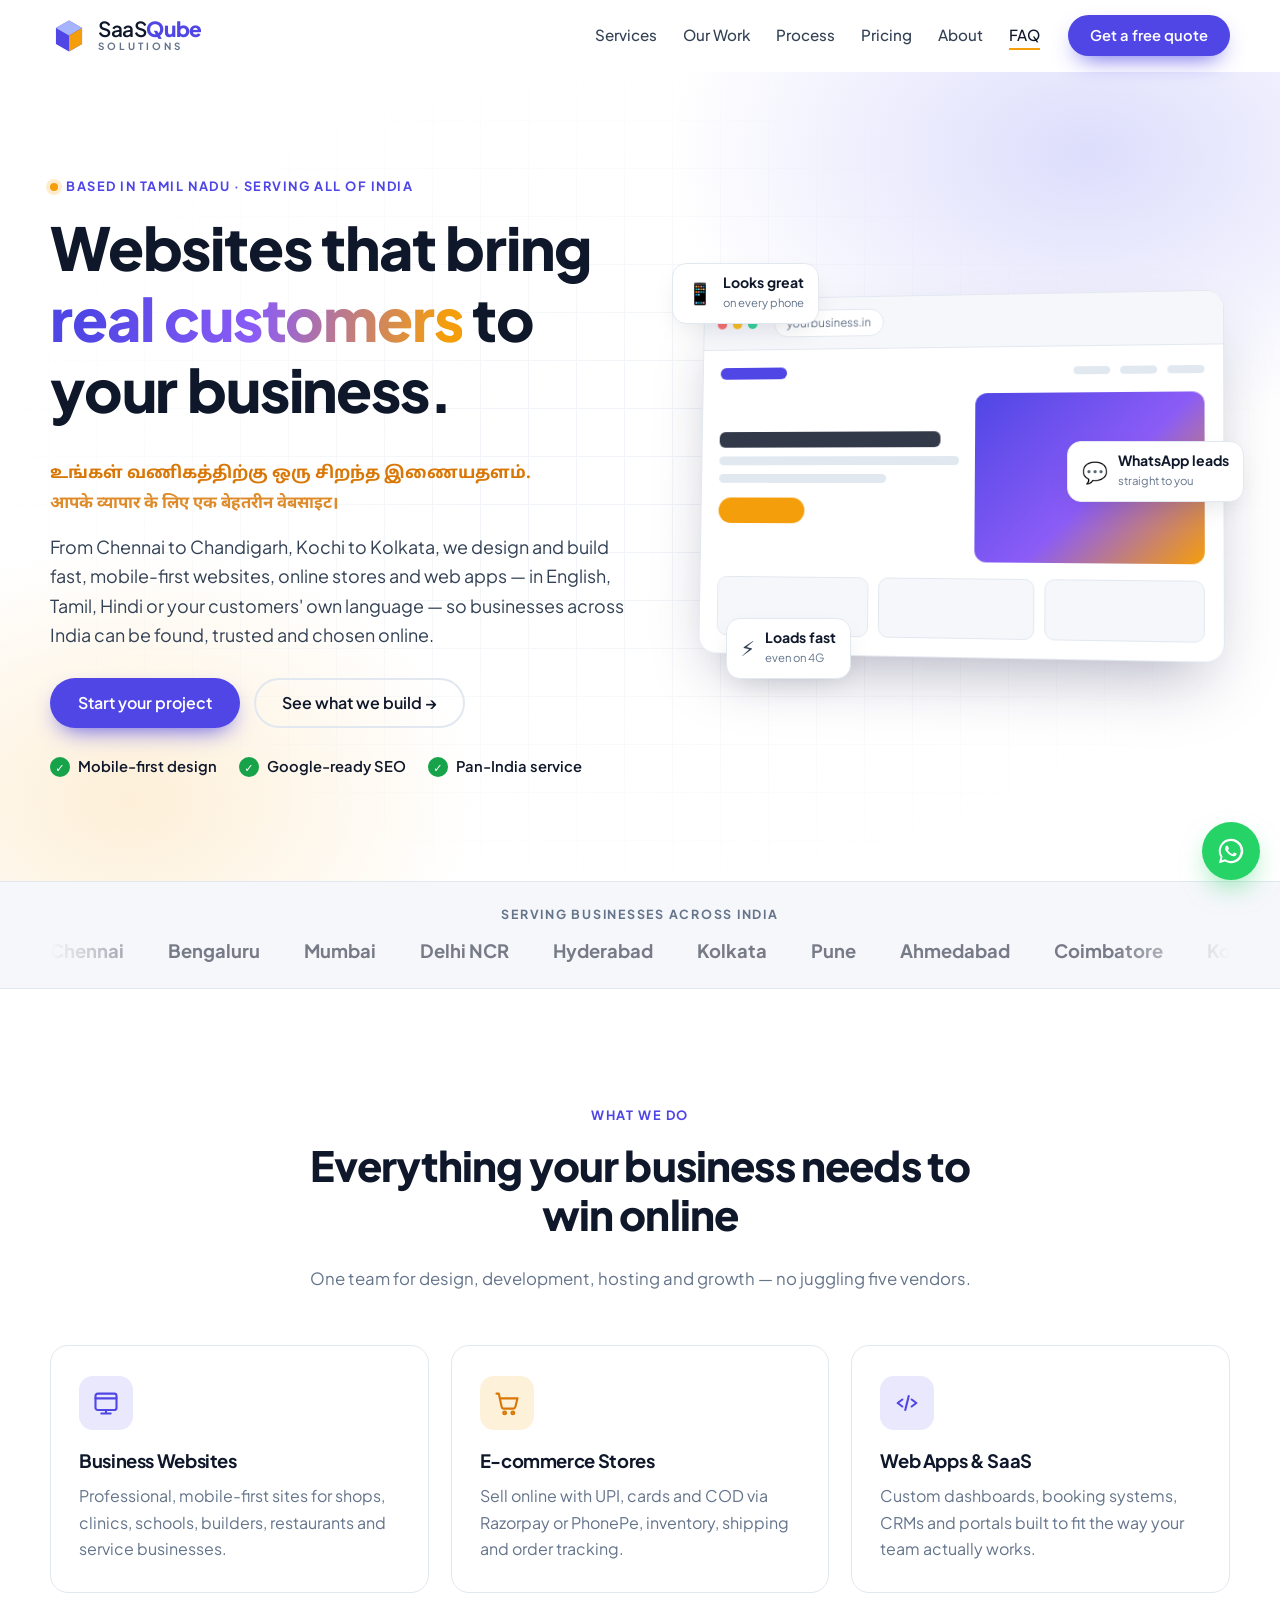
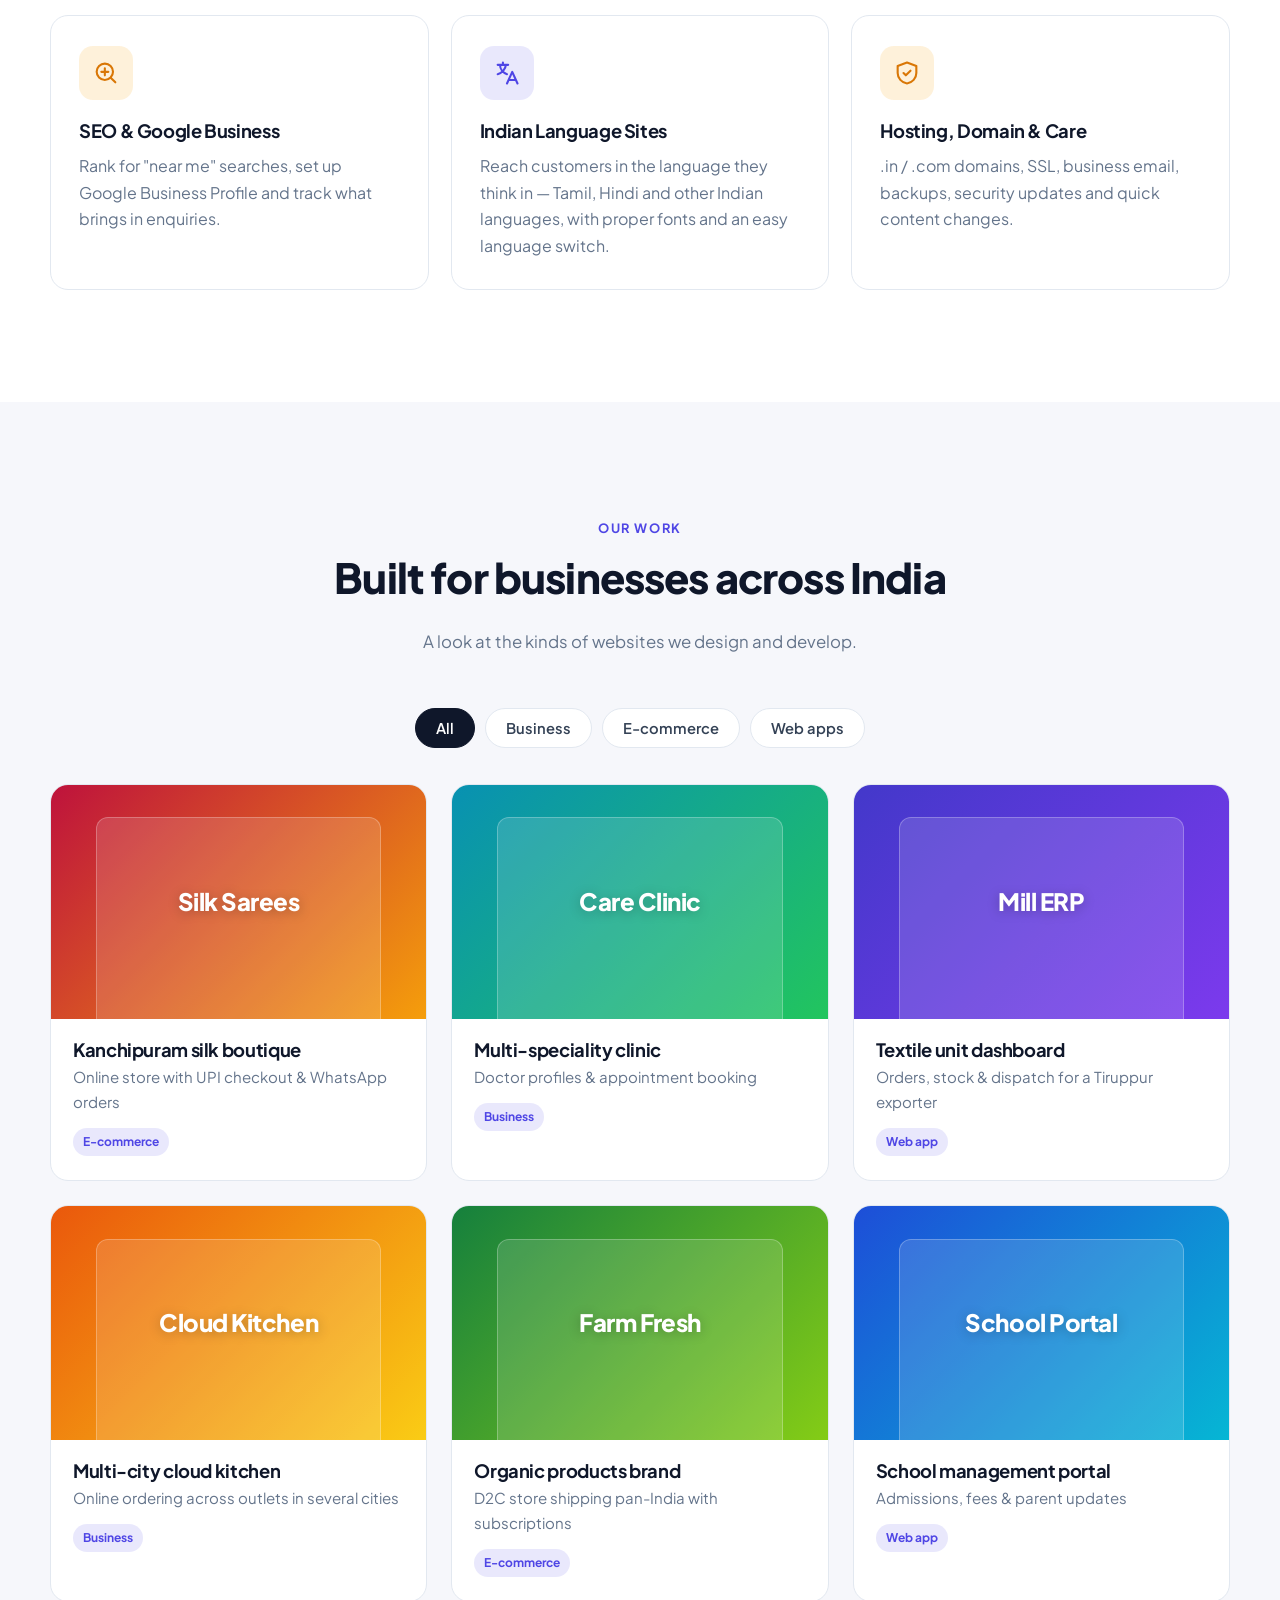
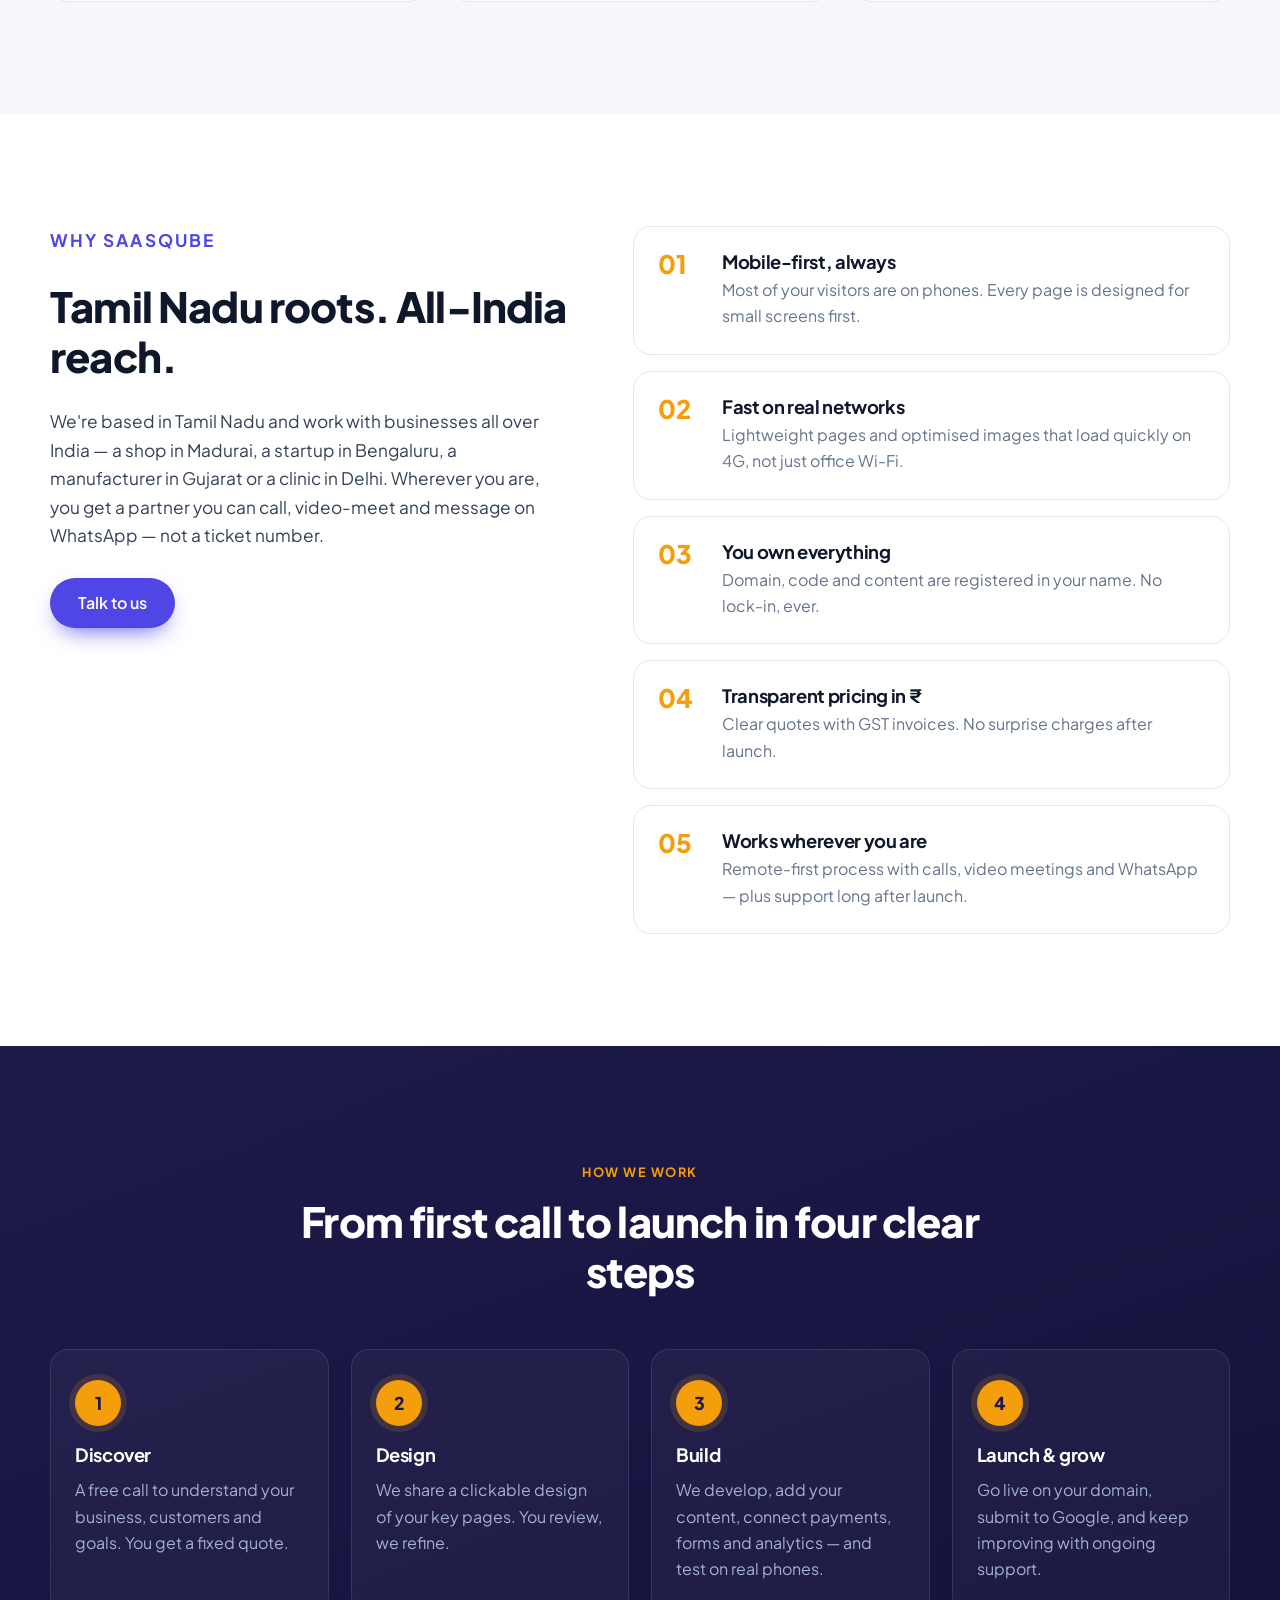
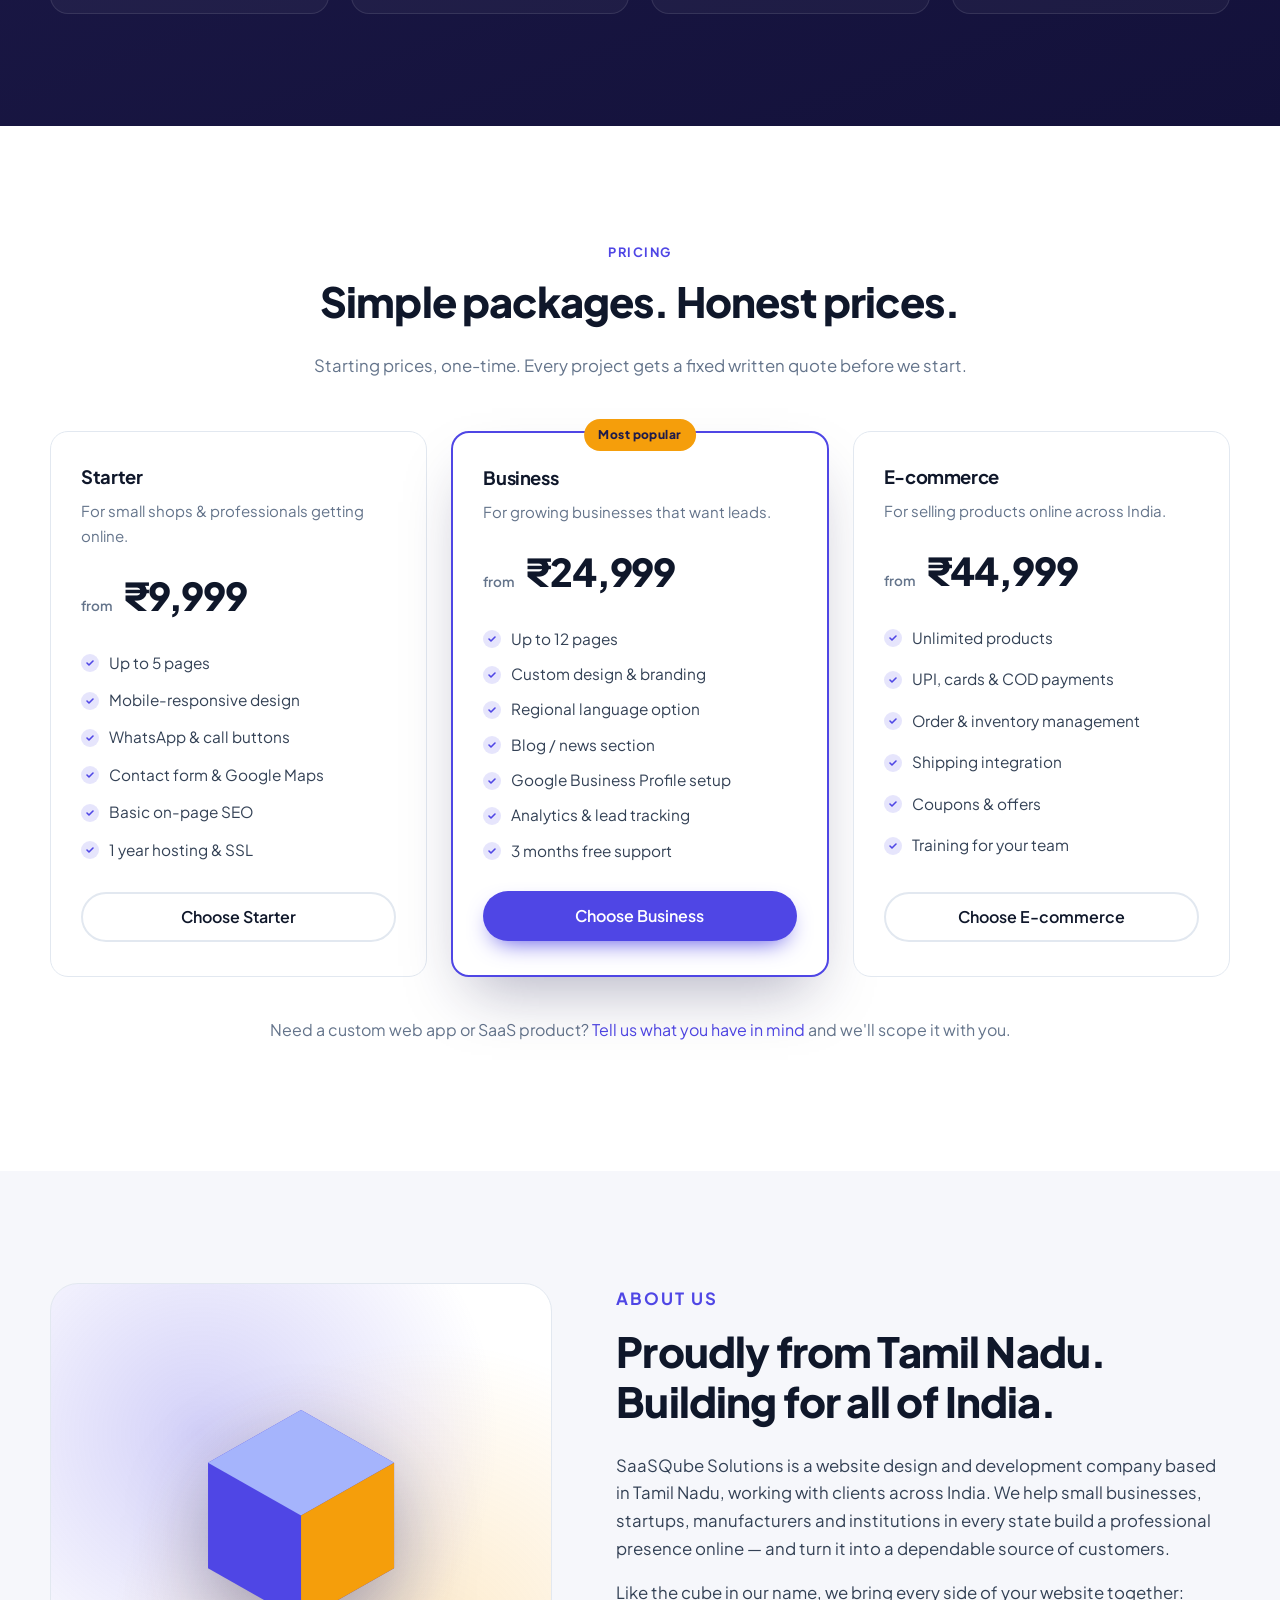
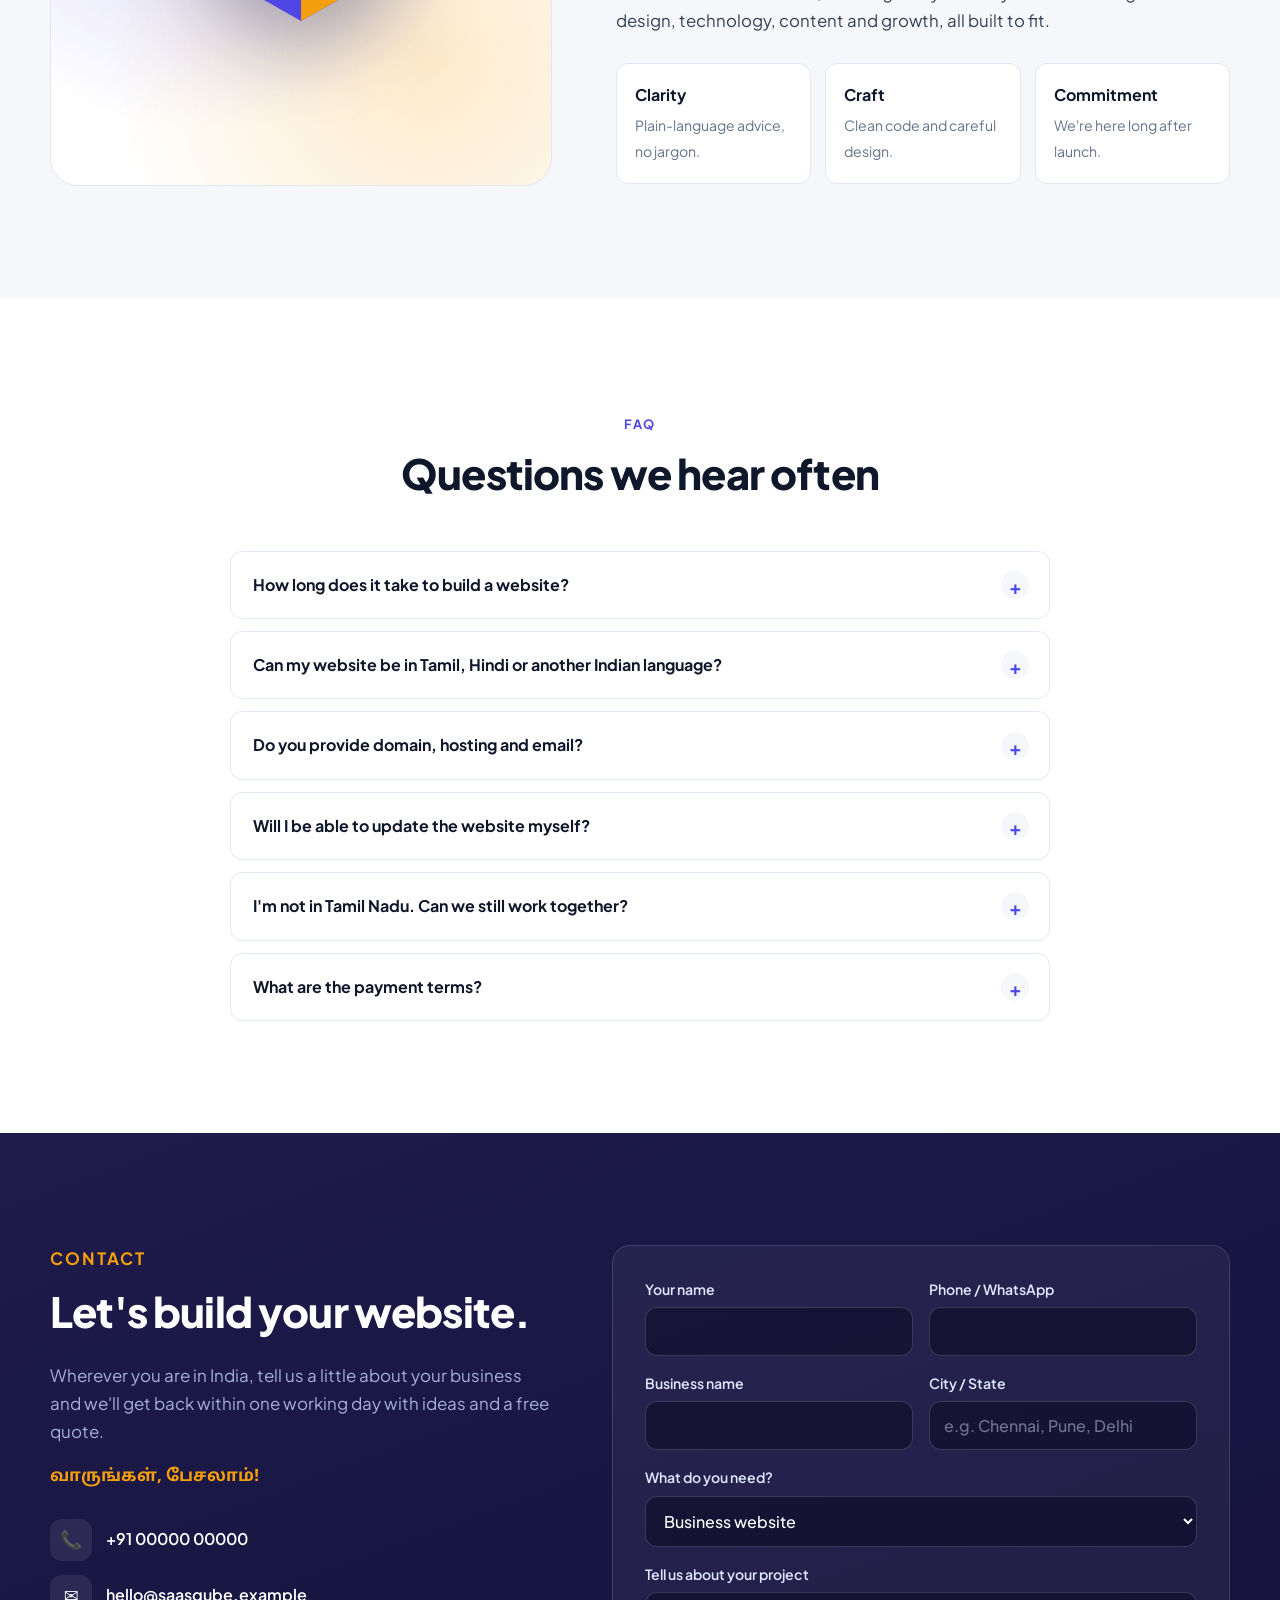
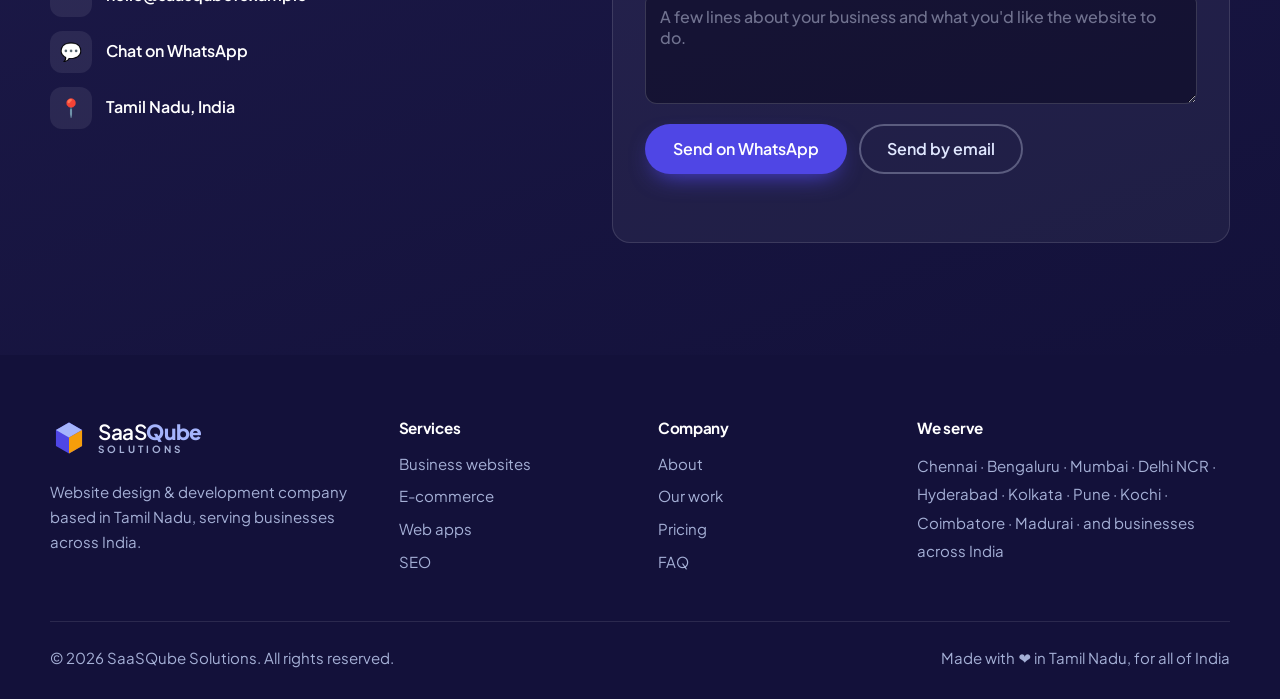
==== index.html @ 6ee5b475 "Position SaaSQube as serving businesses across India Keep Tamil Nadu as home base while widening the" ====
<!doctype html>
<html lang="en">
<head>
  <meta charset="utf-8">
  <meta name="viewport" content="width=device-width, initial-scale=1">
  <title>SaaSQube Solutions | Website Design &amp; Development Company in India</title>
  <meta name="description" content="SaaSQube Solutions is a Tamil Nadu-based website design and development company serving businesses across India — Chennai, Bengaluru, Mumbai, Delhi, Hyderabad, Kochi and beyond. Mobile-first websites, e-commerce stores, web apps, SEO and multilingual sites.">
  <meta name="keywords" content="website design company India, web development India, website design Tamil Nadu, web design Chennai, website company Bengaluru, web design Mumbai, website developer Delhi, Hyderabad web design, e-commerce website India, Tamil website, Hindi website, SEO India">
  <meta name="theme-color" content="#1e1b4b">
  <meta property="og:type" content="website">
  <meta property="og:title" content="SaaSQube Solutions — Websites that grow businesses across India">
  <meta property="og:description" content="Mobile-first websites, online stores and web apps for businesses across India, designed and built in Tamil Nadu.">
  <link rel="icon" href="assets/favicon.svg" type="image/svg+xml">
  <link rel="preconnect" href="https://fonts.googleapis.com">
  <link rel="preconnect" href="https://fonts.gstatic.com" crossorigin>
  <link href="https://fonts.googleapis.com/css2?family=Plus+Jakarta+Sans:wght@400;500;600;700;800&family=Noto+Sans+Tamil:wght@500;700&family=Noto+Sans+Devanagari:wght@500;700&display=swap" rel="stylesheet">
  <link rel="stylesheet" href="css/style.css">
  <script>document.documentElement.classList.add("js");</script>
  <script type="application/ld+json">
  {
    "@context": "https://schema.org",
    "@type": "ProfessionalService",
    "name": "SaaSQube Solutions",
    "description": "Website design and development company based in Tamil Nadu, serving businesses across India.",
    "areaServed": { "@type": "Country", "name": "India" },
    "address": { "@type": "PostalAddress", "addressRegion": "Tamil Nadu", "addressCountry": "IN" },
    "priceRange": "₹₹"
  }
  </script>
</head>
<body>
  <a class="skip-link" href="#main">Skip to content</a>

  <!-- ============ HEADER ============ -->
  <header class="site-header" id="top">
    <div class="container nav-wrap">
      <a href="#top" class="brand" aria-label="SaaSQube Solutions home">
        <svg class="brand-mark" viewBox="0 0 64 64" aria-hidden="true">
          <path d="M32 6 54 18.5v27L32 58 10 45.5v-27z" fill="var(--brand)"/>
          <path d="M32 6 54 18.5 32 31 10 18.5z" fill="var(--brand-soft)"/>
          <path d="M32 31v27l22-12.5v-27z" fill="var(--accent)"/>
        </svg>
        <span class="brand-text">SaaS<strong>Qube</strong><small>Solutions</small></span>
      </a>

      <button class="nav-toggle" aria-expanded="false" aria-controls="site-nav" aria-label="Open menu">
        <span></span><span></span><span></span>
      </button>

      <nav id="site-nav" class="site-nav" aria-label="Primary">
        <ul>
          <li><a href="#services">Services</a></li>
          <li><a href="#work">Our Work</a></li>
          <li><a href="#process">Process</a></li>
          <li><a href="#pricing">Pricing</a></li>
          <li><a href="#about">About</a></li>
          <li><a href="#faq">FAQ</a></li>
        </ul>
        <a href="#contact" class="btn btn-primary btn-sm">Get a free quote</a>
      </nav>
    </div>
  </header>

  <main id="main">

    <!-- ============ HERO ============ -->
    <section class="hero">
      <div class="hero-bg" aria-hidden="true"></div>
      <div class="container hero-grid">
        <div class="hero-copy reveal">
          <p class="eyebrow"><span class="dot"></span> Based in Tamil Nadu · Serving all of India</p>
          <h1>Websites that bring <span class="grad">real customers</span> to your business.</h1>
          <p class="tamil-line"><span lang="ta">உங்கள் வணிகத்திற்கு ஒரு சிறந்த இணையதளம்.</span> <span class="sep" aria-hidden="true">·</span> <span lang="hi">आपके व्यापार के लिए एक बेहतरीन वेबसाइट।</span></p>
          <p class="lead">From Chennai to Chandigarh, Kochi to Kolkata, we design and build fast, mobile-first websites, online stores and web apps — in English, Tamil, Hindi or your customers' own language — so businesses across India can be found, trusted and chosen online.</p>
          <div class="hero-cta">
            <a href="#contact" class="btn btn-primary">Start your project</a>
            <a href="#work" class="btn btn-ghost">See what we build →</a>
          </div>
          <ul class="hero-points">
            <li>Mobile-first design</li>
            <li>Google-ready SEO</li>
            <li>Pan-India service</li>
          </ul>
        </div>

        <div class="hero-visual reveal" aria-hidden="true">
          <div class="browser">
            <div class="browser-bar"><i></i><i></i><i></i><span>yourbusiness.in</span></div>
            <div class="browser-body">
              <div class="mock-nav"><b></b><span></span><span></span><span></span></div>
              <div class="mock-hero">
                <div class="mock-lines"><b></b><span></span><span class="short"></span><em></em></div>
                <div class="mock-img"></div>
              </div>
              <div class="mock-cards"><div></div><div></div><div></div></div>
            </div>
          </div>
          <div class="float-card fc-1">
            <span class="fc-icon">📱</span>
            <div><strong>Looks great</strong><small>on every phone</small></div>
          </div>
          <div class="float-card fc-2">
            <span class="fc-icon">⚡</span>
            <div><strong>Loads fast</strong><small>even on 4G</small></div>
          </div>
          <div class="float-card fc-3">
            <span class="fc-icon">💬</span>
            <div><strong>WhatsApp leads</strong><small>straight to you</small></div>
          </div>
        </div>
      </div>
    </section>

    <!-- ============ CITIES STRIP ============ -->
    <section class="cities" aria-label="Cities we serve">
      <div class="container">
        <p>Serving businesses across India</p>
        <div class="marquee">
          <ul class="marquee-track">
            <li>Chennai</li><li>Bengaluru</li><li>Mumbai</li><li>Delhi NCR</li><li>Hyderabad</li><li>Kolkata</li><li>Pune</li><li>Ahmedabad</li><li>Coimbatore</li><li>Kochi</li><li>Jaipur</li><li>Lucknow</li><li>Madurai</li><li>Chandigarh</li><li>Indore</li><li>Visakhapatnam</li><li>Bhubaneswar</li><li>Guwahati</li><li>Tiruchirappalli</li><li>Mysuru</li><li>Nagpur</li><li>Surat</li>
            <li aria-hidden="true">Chennai</li><li aria-hidden="true">Bengaluru</li><li aria-hidden="true">Mumbai</li><li aria-hidden="true">Delhi NCR</li><li aria-hidden="true">Hyderabad</li><li aria-hidden="true">Kolkata</li><li aria-hidden="true">Pune</li><li aria-hidden="true">Ahmedabad</li><li aria-hidden="true">Coimbatore</li><li aria-hidden="true">Kochi</li><li aria-hidden="true">Jaipur</li><li aria-hidden="true">Lucknow</li><li aria-hidden="true">Madurai</li><li aria-hidden="true">Chandigarh</li><li aria-hidden="true">Indore</li><li aria-hidden="true">Visakhapatnam</li><li aria-hidden="true">Bhubaneswar</li><li aria-hidden="true">Guwahati</li><li aria-hidden="true">Tiruchirappalli</li><li aria-hidden="true">Mysuru</li><li aria-hidden="true">Nagpur</li><li aria-hidden="true">Surat</li>
          </ul>
        </div>
      </div>
    </section>

    <!-- ============ SERVICES ============ -->
    <section class="section" id="services">
      <div class="container">
        <div class="section-head reveal">
          <p class="eyebrow">What we do</p>
          <h2>Everything your business needs to win online</h2>
          <p>One team for design, development, hosting and growth — no juggling five vendors.</p>
        </div>

        <div class="cards-grid">
          <article class="card service reveal">
            <div class="icon-tile">
              <svg viewBox="0 0 24 24" aria-hidden="true"><rect x="3" y="4" width="18" height="14" rx="2"/><path d="M3 8h18M8 21h8M12 18v3"/></svg>
            </div>
            <h3>Business Websites</h3>
            <p>Professional, mobile-first sites for shops, clinics, schools, builders, restaurants and service businesses.</p>
          </article>
          <article class="card service reveal">
            <div class="icon-tile">
              <svg viewBox="0 0 24 24" aria-hidden="true"><path d="M3 4h2l2.4 11.2a2 2 0 0 0 2 1.6h7.8a2 2 0 0 0 2-1.5L21 8H6"/><circle cx="10" cy="20.5" r="1.2"/><circle cx="17" cy="20.5" r="1.2"/></svg>
            </div>
            <h3>E-commerce Stores</h3>
            <p>Sell online with UPI, cards and COD via Razorpay or PhonePe, inventory, shipping and order tracking.</p>
          </article>
          <article class="card service reveal">
            <div class="icon-tile">
              <svg viewBox="0 0 24 24" aria-hidden="true"><path d="m8 9-4 3 4 3M16 9l4 3-4 3M13.5 6l-3 12"/></svg>
            </div>
            <h3>Web Apps &amp; SaaS</h3>
            <p>Custom dashboards, booking systems, CRMs and portals built to fit the way your team actually works.</p>
          </article>
          <article class="card service reveal">
            <div class="icon-tile">
              <svg viewBox="0 0 24 24" aria-hidden="true"><circle cx="11" cy="11" r="7"/><path d="m20 20-4-4M8 11h6M11 8v6"/></svg>
            </div>
            <h3>SEO &amp; Google Business</h3>
            <p>Rank for "near me" searches, set up Google Business Profile and track what brings in enquiries.</p>
          </article>
          <article class="card service reveal">
            <div class="icon-tile">
              <svg viewBox="0 0 24 24" aria-hidden="true"><path d="M4 5h9M8.5 3v2M6 5c0 4 3 7 6 8M11 5c0 3-3 7-7 8"/><path d="m12 21 4.5-10L21 21M13.5 18h6"/></svg>
            </div>
            <h3>Indian Language Sites</h3>
            <p>Reach customers in the language they think in — Tamil, Hindi and other Indian languages, with proper fonts and an easy language switch.</p>
          </article>
          <article class="card service reveal">
            <div class="icon-tile">
              <svg viewBox="0 0 24 24" aria-hidden="true"><path d="M12 3 4 6v6c0 4.5 3.4 8.3 8 9 4.6-.7 8-4.5 8-9V6z"/><path d="m9 12 2 2 4-4"/></svg>
            </div>
            <h3>Hosting, Domain &amp; Care</h3>
            <p>.in / .com domains, SSL, business email, backups, security updates and quick content changes.</p>
          </article>
        </div>
      </div>
    </section>

    <!-- ============ WORK / SHOWCASE ============ -->
    <section class="section section-alt" id="work">
      <div class="container">
        <div class="section-head reveal">
          <p class="eyebrow">Our work</p>
          <h2>Built for businesses across India</h2>
          <p>A look at the kinds of websites we design and develop.</p>
        </div>

        <div class="filters reveal" role="tablist" aria-label="Filter projects">
          <button class="filter active" data-filter="all" role="tab" aria-selected="true">All</button>
          <button class="filter" data-filter="business" role="tab" aria-selected="false">Business</button>
          <button class="filter" data-filter="store" role="tab" aria-selected="false">E-commerce</button>
          <button class="filter" data-filter="app" role="tab" aria-selected="false">Web apps</button>
        </div>

        <div class="work-grid">
          <article class="work reveal" data-cat="store">
            <div class="work-thumb t-silk"><span>Silk Sarees</span></div>
            <div class="work-info"><h3>Kanchipuram silk boutique</h3><p>Online store with UPI checkout &amp; WhatsApp orders</p><span class="tag">E-commerce</span></div>
          </article>
          <article class="work reveal" data-cat="business">
            <div class="work-thumb t-clinic"><span>Care Clinic</span></div>
            <div class="work-info"><h3>Multi-speciality clinic</h3><p>Doctor profiles &amp; appointment booking</p><span class="tag">Business</span></div>
          </article>
          <article class="work reveal" data-cat="app">
            <div class="work-thumb t-textile"><span>Mill ERP</span></div>
            <div class="work-info"><h3>Textile unit dashboard</h3><p>Orders, stock &amp; dispatch for a Tiruppur exporter</p><span class="tag">Web app</span></div>
          </article>
          <article class="work reveal" data-cat="business">
            <div class="work-thumb t-food"><span>Cloud Kitchen</span></div>
            <div class="work-info"><h3>Multi-city cloud kitchen</h3><p>Online ordering across outlets in several cities</p><span class="tag">Business</span></div>
          </article>
          <article class="work reveal" data-cat="store">
            <div class="work-thumb t-organic"><span>Farm Fresh</span></div>
            <div class="work-info"><h3>Organic products brand</h3><p>D2C store shipping pan-India with subscriptions</p><span class="tag">E-commerce</span></div>
          </article>
          <article class="work reveal" data-cat="app">
            <div class="work-thumb t-school"><span>School Portal</span></div>
            <div class="work-info"><h3>School management portal</h3><p>Admissions, fees &amp; parent updates</p><span class="tag">Web app</span></div>
          </article>
        </div>
      </div>
    </section>

    <!-- ============ WHY US ============ -->
    <section class="section" id="why">
      <div class="container why-grid">
        <div class="why-copy reveal">
          <p class="eyebrow">Why SaaSQube</p>
          <h2>Tamil Nadu roots. All-India reach.</h2>
          <p>We're based in Tamil Nadu and work with businesses all over India — a shop in Madurai, a startup in Bengaluru, a manufacturer in Gujarat or a clinic in Delhi. Wherever you are, you get a partner you can call, video-meet and message on WhatsApp — not a ticket number.</p>
          <a href="#contact" class="btn btn-primary">Talk to us</a>
        </div>
        <ul class="why-list">
          <li class="reveal"><span class="why-num">01</span><div><h3>Mobile-first, always</h3><p>Most of your visitors are on phones. Every page is designed for small screens first.</p></div></li>
          <li class="reveal"><span class="why-num">02</span><div><h3>Fast on real networks</h3><p>Lightweight pages and optimised images that load quickly on 4G, not just office Wi-Fi.</p></div></li>
          <li class="reveal"><span class="why-num">03</span><div><h3>You own everything</h3><p>Domain, code and content are registered in your name. No lock-in, ever.</p></div></li>
          <li class="reveal"><span class="why-num">04</span><div><h3>Transparent pricing in ₹</h3><p>Clear quotes with GST invoices. No surprise charges after launch.</p></div></li>
          <li class="reveal"><span class="why-num">05</span><div><h3>Works wherever you are</h3><p>Remote-first process with calls, video meetings and WhatsApp — plus support long after launch.</p></div></li>
        </ul>
      </div>
    </section>

    <!-- ============ PROCESS ============ -->
    <section class="section section-dark" id="process">
      <div class="container">
        <div class="section-head reveal">
          <p class="eyebrow">How we work</p>
          <h2>From first call to launch in four clear steps</h2>
        </div>
        <ol class="steps">
          <li class="step reveal"><span class="step-n">1</span><h3>Discover</h3><p>A free call to understand your business, customers and goals. You get a fixed quote.</p></li>
          <li class="step reveal"><span class="step-n">2</span><h3>Design</h3><p>We share a clickable design of your key pages. You review, we refine.</p></li>
          <li class="step reveal"><span class="step-n">3</span><h3>Build</h3><p>We develop, add your content, connect payments, forms and analytics — and test on real phones.</p></li>
          <li class="step reveal"><span class="step-n">4</span><h3>Launch &amp; grow</h3><p>Go live on your domain, submit to Google, and keep improving with ongoing support.</p></li>
        </ol>
      </div>
    </section>

    <!-- ============ PRICING ============ -->
    <section class="section" id="pricing">
      <div class="container">
        <div class="section-head reveal">
          <p class="eyebrow">Pricing</p>
          <h2>Simple packages. Honest prices.</h2>
          <p>Starting prices, one-time. Every project gets a fixed written quote before we start.</p>
        </div>

        <div class="pricing-grid">
          <article class="price-card reveal">
            <h3>Starter</h3>
            <p class="price-desc">For small shops &amp; professionals getting online.</p>
            <p class="price"><span>from</span> ₹9,999</p>
            <ul>
              <li>Up to 5 pages</li>
              <li>Mobile-responsive design</li>
              <li>WhatsApp &amp; call buttons</li>
              <li>Contact form &amp; Google Maps</li>
              <li>Basic on-page SEO</li>
              <li>1 year hosting &amp; SSL</li>
            </ul>
            <a href="#contact" class="btn btn-ghost btn-block" data-plan="Starter">Choose Starter</a>
          </article>

          <article class="price-card featured reveal">
            <span class="badge">Most popular</span>
            <h3>Business</h3>
            <p class="price-desc">For growing businesses that want leads.</p>
            <p class="price"><span>from</span> ₹24,999</p>
            <ul>
              <li>Up to 12 pages</li>
              <li>Custom design &amp; branding</li>
              <li>Regional language option</li>
              <li>Blog / news section</li>
              <li>Google Business Profile setup</li>
              <li>Analytics &amp; lead tracking</li>
              <li>3 months free support</li>
            </ul>
            <a href="#contact" class="btn btn-primary btn-block" data-plan="Business">Choose Business</a>
          </article>

          <article class="price-card reveal">
            <h3>E-commerce</h3>
            <p class="price-desc">For selling products online across India.</p>
            <p class="price"><span>from</span> ₹44,999</p>
            <ul>
              <li>Unlimited products</li>
              <li>UPI, cards &amp; COD payments</li>
              <li>Order &amp; inventory management</li>
              <li>Shipping integration</li>
              <li>Coupons &amp; offers</li>
              <li>Training for your team</li>
            </ul>
            <a href="#contact" class="btn btn-ghost btn-block" data-plan="E-commerce">Choose E-commerce</a>
          </article>
        </div>
        <p class="pricing-note reveal">Need a custom web app or SaaS product? <a href="#contact">Tell us what you have in mind</a> and we'll scope it with you.</p>
      </div>
    </section>

    <!-- ============ ABOUT ============ -->
    <section class="section section-alt" id="about">
      <div class="container about-grid">
        <div class="about-visual reveal" aria-hidden="true">
          <div class="cube-stack">
            <svg viewBox="0 0 200 200">
              <g class="cube c1"><path d="M100 20 160 54v68l-60 34-60-34V54z" fill="var(--brand)"/><path d="M100 20 160 54 100 88 40 54z" fill="var(--brand-soft)"/><path d="M100 88v68l60-34V54z" fill="var(--accent)"/></g>
            </svg>
          </div>
        </div>
        <div class="about-copy reveal">
          <p class="eyebrow">About us</p>
          <h2>Proudly from Tamil Nadu. Building for all of India.</h2>
          <p>SaaSQube Solutions is a website design and development company based in Tamil Nadu, working with clients across India. We help small businesses, startups, manufacturers and institutions in every state build a professional presence online — and turn it into a dependable source of customers.</p>
          <p>Like the cube in our name, we bring every side of your website together: design, technology, content and growth, all built to fit.</p>
          <div class="values">
            <div><strong>Clarity</strong><span>Plain-language advice, no jargon.</span></div>
            <div><strong>Craft</strong><span>Clean code and careful design.</span></div>
            <div><strong>Commitment</strong><span>We're here long after launch.</span></div>
          </div>
        </div>
      </div>
    </section>

    <!-- ============ FAQ ============ -->
    <section class="section" id="faq">
      <div class="container narrow">
        <div class="section-head reveal">
          <p class="eyebrow">FAQ</p>
          <h2>Questions we hear often</h2>
        </div>
        <div class="faq-list">
          <details class="reveal">
            <summary>How long does it take to build a website?</summary>
            <p>A Starter website is usually ready in about 7–10 working days once we have your content. Business sites take 2–4 weeks, and e-commerce stores 4–6 weeks depending on the number of products and integrations.</p>
          </details>
          <details class="reveal">
            <summary>Can my website be in Tamil, Hindi or another Indian language?</summary>
            <p>Yes. We build sites in English, Tamil, Hindi and other Indian languages — fully in one language, or multilingual with a simple language switch — with proper fonts that read well on phones.</p>
          </details>
          <details class="reveal">
            <summary>Do you provide domain, hosting and email?</summary>
            <p>Yes. We can register your .in or .com domain in your name, host the website with SSL, and set up professional business email like you@yourbusiness.in.</p>
          </details>
          <details class="reveal">
            <summary>Will I be able to update the website myself?</summary>
            <p>If you'd like to, we build on an easy editor and train you. Or simply send us changes on WhatsApp and we'll handle them.</p>
          </details>
          <details class="reveal">
            <summary>I'm not in Tamil Nadu. Can we still work together?</summary>
            <p>Absolutely. We work with businesses in every part of India — and abroad — entirely online over phone, video calls and WhatsApp. Our process, invoices (with GST) and support work the same wherever you are.</p>
          </details>
          <details class="reveal">
            <summary>What are the payment terms?</summary>
            <p>Typically 50% to start and 50% before launch, with a proper GST invoice. Payment by UPI, bank transfer or cheque.</p>
          </details>
        </div>
      </div>
    </section>

    <!-- ============ CONTACT ============ -->
    <section class="section section-dark" id="contact">
      <div class="container contact-grid">
        <div class="contact-copy reveal">
          <p class="eyebrow">Contact</p>
          <h2>Let's build your website.</h2>
          <p>Wherever you are in India, tell us a little about your business and we'll get back within one working day with ideas and a free quote.</p>
          <p class="tamil-line light" lang="ta">வாருங்கள், பேசலாம்!</p>
          <ul class="contact-list">
            <li><span>📞</span><a href="tel:+910000000000" data-config="phone">+91 00000 00000</a></li>
            <li><span>✉️</span><a href="mailto:hello@saasqube.example" data-config="email">hello@saasqube.example</a></li>
            <li><span>💬</span><a href="https://wa.me/910000000000" data-config="whatsapp" target="_blank" rel="noopener">Chat on WhatsApp</a></li>
            <li><span>📍</span><span data-config="address">Tamil Nadu, India</span></li>
          </ul>
        </div>

        <form class="contact-form reveal" id="contact-form" novalidate>
          <div class="field-row">
            <label>Your name<input type="text" name="name" autocomplete="name" required></label>
            <label>Phone / WhatsApp<input type="tel" name="phone" autocomplete="tel" inputmode="tel" required></label>
          </div>
          <div class="field-row">
            <label>Business name<input type="text" name="business" autocomplete="organization"></label>
            <label>City / State<input type="text" name="city" autocomplete="address-level2" placeholder="e.g. Chennai, Pune, Delhi"></label>
          </div>
          <label>What do you need?
            <select name="service">
              <option>Business website</option><option>E-commerce store</option><option>Web app / SaaS</option><option>Redesign of existing site</option><option>SEO &amp; Google Business</option><option>Not sure yet</option>
            </select>
          </label>
          <label>Tell us about your project<textarea name="message" rows="4" placeholder="A few lines about your business and what you'd like the website to do."></textarea></label>
          <div class="form-actions">
            <button type="submit" class="btn btn-primary" data-send="whatsapp">Send on WhatsApp</button>
            <button type="submit" class="btn btn-ghost light" data-send="email">Send by email</button>
          </div>
          <p class="form-status" role="status" aria-live="polite"></p>
        </form>
      </div>
    </section>
  </main>

  <!-- ============ FOOTER ============ -->
  <footer class="site-footer">
    <div class="container footer-grid">
      <div>
        <a href="#top" class="brand light">
          <svg class="brand-mark" viewBox="0 0 64 64" aria-hidden="true">
            <path d="M32 6 54 18.5v27L32 58 10 45.5v-27z" fill="var(--brand)"/>
            <path d="M32 6 54 18.5 32 31 10 18.5z" fill="var(--brand-soft)"/>
            <path d="M32 31v27l22-12.5v-27z" fill="var(--accent)"/>
          </svg>
          <span class="brand-text">SaaS<strong>Qube</strong><small>Solutions</small></span>
        </a>
        <p>Website design &amp; development company based in Tamil Nadu, serving businesses across India.</p>
      </div>
      <div>
        <h4>Services</h4>
        <ul><li><a href="#services">Business websites</a></li><li><a href="#services">E-commerce</a></li><li><a href="#services">Web apps</a></li><li><a href="#services">SEO</a></li></ul>
      </div>
      <div>
        <h4>Company</h4>
        <ul><li><a href="#about">About</a></li><li><a href="#work">Our work</a></li><li><a href="#pricing">Pricing</a></li><li><a href="#faq">FAQ</a></li></ul>
      </div>
      <div>
        <h4>We serve</h4>
        <p class="footer-cities">Chennai · Bengaluru · Mumbai · Delhi NCR · Hyderabad · Kolkata · Pune · Kochi · Coimbatore · Madurai · and businesses across India</p>
      </div>
    </div>
    <div class="container footer-bottom">
      <p>© <span id="year">2026</span> SaaSQube Solutions. All rights reserved.</p>
      <p>Made with ❤️ in Tamil Nadu, for all of India</p>
    </div>
  </footer>

  <a class="wa-float" href="https://wa.me/910000000000" data-config="whatsapp" target="_blank" rel="noopener" aria-label="Chat with us on WhatsApp">
    <svg viewBox="0 0 32 32" aria-hidden="true"><path fill="currentColor" d="M16 3a13 13 0 0 0-11.2 19.6L3 29l6.6-1.7A13 13 0 1 0 16 3zm0 23.6c-2 0-4-.6-5.7-1.6l-.4-.2-3.9 1 1-3.8-.3-.4A10.6 10.6 0 1 1 16 26.6zm5.8-7.9c-.3-.2-1.9-.9-2.2-1-.3-.1-.5-.2-.7.2l-1 1.2c-.2.2-.4.2-.7.1a8.7 8.7 0 0 1-4.3-3.8c-.3-.6.3-.5.9-1.7.1-.2 0-.4 0-.5l-1-2.4c-.3-.6-.5-.5-.7-.5h-.6c-.2 0-.5 0-.8.4-.3.3-1 1-1 2.5s1.1 2.9 1.2 3.1c.2.2 2.1 3.2 5.1 4.5 1.9.8 2.6.9 3.6.7.6-.1 1.9-.8 2.1-1.5.3-.7.3-1.3.2-1.5l-.1-.1z"/></svg>
  </a>

  <script src="js/main.js" defer></script>
</body>
</html>
---- css/style.css ----
/* =========================================================
   SaaSQube Solutions — main stylesheet
   ========================================================= */

:root {
  --brand: #4f46e5;
  --brand-dark: #3730a3;
  --brand-soft: #a5b4fc;
  --accent: #f59e0b;
  --accent-dark: #d97706;
  --ink: #0f172a;
  --ink-2: #334155;
  --muted: #64748b;
  --bg: #ffffff;
  --bg-alt: #f6f7fb;
  --surface: #ffffff;
  --line: #e2e8f0;
  --night: #1e1b4b;
  --night-2: #13113a;
  --on-night: #e0e7ff;
  --on-night-muted: #a5b0d6;
  --radius: 18px;
  --radius-sm: 12px;
  --shadow: 0 10px 30px -12px rgba(15, 23, 42, .18);
  --shadow-lg: 0 30px 60px -20px rgba(30, 27, 75, .35);
  --font: "Plus Jakarta Sans", system-ui, -apple-system, "Segoe UI", Roboto, sans-serif;
  --font-ta: "Noto Sans Tamil", "Noto Sans Devanagari", var(--font);
  --header-h: 72px;
}

@media (prefers-color-scheme: dark) {
  :root {
    --brand: #6366f1;
    --brand-soft: #a5b4fc;
    --ink: #eef2ff;
    --ink-2: #cbd5e1;
    --muted: #94a3b8;
    --bg: #0b0b1a;
    --bg-alt: #111127;
    --surface: #16162e;
    --line: #26264a;
    --night: #0f0e2e;
    --night-2: #08071f;
    --shadow: 0 10px 30px -12px rgba(0, 0, 0, .6);
  }
}

*,
*::before,
*::after { box-sizing: border-box; }

html { scroll-behavior: smooth; scroll-padding-top: calc(var(--header-h) + 8px); }
@media (prefers-reduced-motion: reduce) { html { scroll-behavior: auto; } }

body {
  margin: 0;
  font-family: var(--font);
  font-size: 1rem;
  line-height: 1.65;
  color: var(--ink-2);
  background: var(--bg);
  -webkit-font-smoothing: antialiased;
  overflow-x: hidden;
}

img, svg { display: block; max-width: 100%; }
a { color: var(--brand); text-decoration: none; }
a:hover { text-decoration: underline; }
h1, h2, h3, h4 { color: var(--ink); line-height: 1.2; margin: 0 0 .6em; letter-spacing: -.02em; }
h1 { font-size: clamp(2.2rem, 5.2vw, 3.7rem); font-weight: 800; }
h2 { font-size: clamp(1.7rem, 3.6vw, 2.6rem); font-weight: 800; }
h3 { font-size: 1.15rem; font-weight: 700; }
p { margin: 0 0 1em; }

.container { width: min(1180px, 100% - 32px); margin-inline: auto; }
.container.narrow { width: min(820px, 100% - 32px); }

.skip-link {
  position: absolute; left: -999px; top: 8px; z-index: 200;
  background: var(--ink); color: var(--bg); padding: 8px 14px; border-radius: 8px;
}
.skip-link:focus { left: 8px; }

:focus-visible { outline: 3px solid var(--accent); outline-offset: 3px; border-radius: 6px; }

/* ---------- Buttons ---------- */
.btn {
  display: inline-flex; align-items: center; justify-content: center; gap: .5em;
  font: 600 1rem/1 var(--font);
  padding: 15px 26px; border-radius: 999px; border: 2px solid transparent;
  cursor: pointer; transition: transform .2s, box-shadow .2s, background .2s, color .2s, border-color .2s;
  text-decoration: none !important; white-space: nowrap;
}
.btn-primary { background: var(--brand); color: #fff; box-shadow: 0 10px 24px -10px var(--brand); }
.btn-primary:hover { background: var(--brand-dark); transform: translateY(-2px); }
.btn-ghost { background: transparent; color: var(--ink); border-color: var(--line); }
.btn-ghost:hover { border-color: var(--brand); color: var(--brand); transform: translateY(-2px); }
.btn-ghost.light { color: var(--on-night); border-color: rgba(224, 231, 255, .3); }
.btn-ghost.light:hover { border-color: var(--accent); color: var(--accent); }
.btn-sm { padding: 11px 20px; font-size: .92rem; }
.btn-block { width: 100%; }

.eyebrow {
  display: inline-flex; align-items: center; gap: 8px;
  font-size: .8rem; font-weight: 700; letter-spacing: .12em; text-transform: uppercase;
  color: var(--brand); margin-bottom: 14px;
}
.eyebrow .dot { width: 8px; height: 8px; border-radius: 50%; background: var(--accent); box-shadow: 0 0 0 4px rgba(245, 158, 11, .2); }

.grad {
  background: linear-gradient(100deg, var(--brand) 10%, #8b5cf6 50%, var(--accent) 95%);
  -webkit-background-clip: text; background-clip: text; color: transparent;
}

.tamil-line { font-family: var(--font-ta); font-weight: 700; color: var(--accent-dark); font-size: 1.05rem; margin-bottom: 14px; }
.tamil-line.light { color: var(--accent); }
.tamil-line .sep { display: none; }
.tamil-line span[lang] { display: block; }
.tamil-line span[lang="hi"] { margin-top: 2px; opacity: .85; }

/* ---------- Header ---------- */
.site-header {
  position: sticky; top: 0; z-index: 100; height: var(--header-h);
  background: color-mix(in srgb, var(--bg) 82%, transparent);
  backdrop-filter: saturate(1.4) blur(14px); -webkit-backdrop-filter: saturate(1.4) blur(14px);
  border-bottom: 1px solid transparent; transition: border-color .3s, box-shadow .3s;
}
.site-header.scrolled { border-color: var(--line); box-shadow: 0 6px 20px -16px rgba(0, 0, 0, .4); }
.nav-wrap { height: 100%; display: flex; align-items: center; justify-content: space-between; gap: 20px; }

.brand { display: inline-flex; align-items: center; gap: 10px; color: var(--ink); text-decoration: none !important; }
.brand-mark { width: 38px; height: 38px; }
.brand-text { font-size: 1.3rem; font-weight: 600; letter-spacing: -.02em; line-height: 1; display: flex; align-items: baseline; flex-wrap: wrap; }
.brand-text strong { font-weight: 800; color: var(--brand); }
.brand-text small { width: 100%; font-size: .62rem; font-weight: 700; letter-spacing: .32em; text-transform: uppercase; color: var(--muted); margin-top: 3px; }
.brand.light { color: #fff; }
.brand.light .brand-text strong { color: var(--brand-soft); }
.brand.light .brand-text small { color: var(--on-night-muted); }

.site-nav { display: flex; align-items: center; gap: 28px; }
.site-nav ul { display: flex; gap: 26px; list-style: none; margin: 0; padding: 0; }
.site-nav ul a { color: var(--ink-2); font-weight: 500; font-size: .95rem; position: relative; text-decoration: none; }
.site-nav ul a::after {
  content: ""; position: absolute; left: 0; bottom: -6px; height: 2px; width: 100%;
  background: var(--accent); transform: scaleX(0); transform-origin: left; transition: transform .25s;
}
.site-nav ul a:hover, .site-nav ul a.active { color: var(--ink); }
.site-nav ul a:hover::after, .site-nav ul a.active::after { transform: scaleX(1); }

.nav-toggle { display: none; background: none; border: 0; padding: 10px; cursor: pointer; }
.nav-toggle span { display: block; width: 24px; height: 2px; background: var(--ink); margin: 5px 0; border-radius: 2px; transition: transform .3s, opacity .3s; }
.nav-toggle[aria-expanded="true"] span:nth-child(1) { transform: translateY(7px) rotate(45deg); }
.nav-toggle[aria-expanded="true"] span:nth-child(2) { opacity: 0; }
.nav-toggle[aria-expanded="true"] span:nth-child(3) { transform: translateY(-7px) rotate(-45deg); }

@media (max-width: 960px) {
  .nav-toggle { display: block; }
  .site-nav {
    position: fixed; inset: var(--header-h) 0 auto 0;
    flex-direction: column; align-items: stretch; gap: 18px;
    background: var(--bg); padding: 20px 16px 28px; border-bottom: 1px solid var(--line);
    box-shadow: var(--shadow);
    transform: translateY(-12px); opacity: 0; visibility: hidden; transition: all .25s;
  }
  .site-nav.open { transform: none; opacity: 1; visibility: visible; }
  .site-nav ul { flex-direction: column; gap: 4px; }
  .site-nav ul a { display: block; padding: 12px 4px; font-size: 1.05rem; border-bottom: 1px solid var(--line); }
  .site-nav ul a::after { display: none; }
}

/* ---------- Hero ---------- */
.hero { position: relative; padding: clamp(48px, 8vw, 100px) 0 clamp(56px, 8vw, 110px); overflow: hidden; }
.hero-bg {
  position: absolute; inset: 0; z-index: -1;
  background:
    radial-gradient(600px 400px at 85% 10%, rgba(99, 102, 241, .22), transparent 70%),
    radial-gradient(500px 360px at 10% 90%, rgba(245, 158, 11, .16), transparent 70%);
}
.hero-bg::after {
  content: ""; position: absolute; inset: 0;
  background-image: linear-gradient(var(--line) 1px, transparent 1px), linear-gradient(90deg, var(--line) 1px, transparent 1px);
  background-size: 48px 48px; opacity: .45;
  mask-image: radial-gradient(ellipse at center, #000 20%, transparent 75%);
  -webkit-mask-image: radial-gradient(ellipse at center, #000 20%, transparent 75%);
}
.hero-grid { display: grid; grid-template-columns: 1.05fr 1fr; gap: 56px; align-items: center; }
.lead { font-size: 1.12rem; color: var(--ink-2); max-width: 36em; }
.hero-cta { display: flex; flex-wrap: wrap; gap: 14px; margin: 28px 0 26px; }
.hero-points { display: flex; flex-wrap: wrap; gap: 10px 22px; list-style: none; padding: 0; margin: 0; font-size: .92rem; font-weight: 600; color: var(--ink); }
.hero-points li::before { content: "✓"; color: #fff; background: #16a34a; border-radius: 50%; width: 20px; height: 20px; display: inline-grid; place-items: center; font-size: .7rem; margin-right: 8px; }

.hero-visual { position: relative; padding: 30px 10px; }
.browser {
  background: var(--surface); border: 1px solid var(--line); border-radius: var(--radius);
  box-shadow: var(--shadow-lg); overflow: hidden; transform: perspective(1400px) rotateY(-8deg) rotateX(3deg);
  animation: floaty 7s ease-in-out infinite;
}
.browser-bar { display: flex; align-items: center; gap: 6px; padding: 12px 14px; border-bottom: 1px solid var(--line); background: var(--bg-alt); }
.browser-bar i { width: 10px; height: 10px; border-radius: 50%; background: #f87171; }
.browser-bar i:nth-child(2) { background: #fbbf24; }
.browser-bar i:nth-child(3) { background: #34d399; }
.browser-bar span { margin-left: 12px; font-size: .75rem; color: var(--muted); background: var(--surface); border: 1px solid var(--line); padding: 3px 12px; border-radius: 999px; }
.browser-body { padding: 18px; display: grid; gap: 16px; }
.mock-nav { display: flex; align-items: center; gap: 10px; }
.mock-nav b { width: 70px; height: 12px; border-radius: 6px; background: var(--brand); margin-right: auto; }
.mock-nav span { width: 36px; height: 8px; border-radius: 4px; background: var(--line); }
.mock-hero { display: grid; grid-template-columns: 1.1fr 1fr; gap: 16px; align-items: center; }
.mock-lines { display: grid; gap: 9px; }
.mock-lines b { height: 16px; width: 92%; border-radius: 6px; background: var(--ink); opacity: .85; }
.mock-lines span { height: 9px; border-radius: 5px; background: var(--line); }
.mock-lines span.short { width: 70%; }
.mock-lines em { margin-top: 6px; width: 90px; height: 26px; border-radius: 999px; background: var(--accent); }
.mock-img { aspect-ratio: 4/3; border-radius: 12px; background: linear-gradient(135deg, var(--brand) 0%, #8b5cf6 55%, var(--accent) 100%); }
.mock-cards { display: grid; grid-template-columns: repeat(3, 1fr); gap: 10px; }
.mock-cards div { height: 60px; border-radius: 10px; background: var(--bg-alt); border: 1px solid var(--line); }

.float-card {
  position: absolute; display: flex; align-items: center; gap: 10px;
  background: var(--surface); border: 1px solid var(--line); border-radius: 14px;
  padding: 10px 14px; box-shadow: var(--shadow); font-size: .85rem;
  animation: floaty 6s ease-in-out infinite;
}
.float-card strong { display: block; color: var(--ink); font-size: .88rem; line-height: 1.2; }
.float-card small { color: var(--muted); }
.fc-icon { font-size: 1.3rem; }
.fc-1 { top: 0; left: -10px; animation-delay: -1s; }
.fc-2 { bottom: 8px; left: 8%; animation-delay: -3s; }
.fc-3 { top: 42%; right: -14px; animation-delay: -2s; }

@keyframes floaty { 0%, 100% { translate: 0 0; } 50% { translate: 0 -10px; } }

@media (max-width: 960px) {
  .hero-grid { grid-template-columns: 1fr; gap: 40px; }
  .hero-visual { max-width: 560px; width: 100%; margin-inline: auto; }
  .fc-3 { right: 0; }
  .fc-1 { left: 0; }
}

/* ---------- Cities marquee ---------- */
.cities { border-block: 1px solid var(--line); padding: 22px 0; background: var(--bg-alt); }
.cities p { text-align: center; font-size: .78rem; font-weight: 700; letter-spacing: .14em; text-transform: uppercase; color: var(--muted); margin-bottom: 12px; }
.marquee { overflow: hidden; mask-image: linear-gradient(90deg, transparent, #000 10%, #000 90%, transparent); -webkit-mask-image: linear-gradient(90deg, transparent, #000 10%, #000 90%, transparent); }
.marquee-track { display: flex; gap: 44px; width: max-content; list-style: none; margin: 0; padding: 0; animation: marquee 40s linear infinite; }
.marquee-track li { font-size: 1.15rem; font-weight: 700; color: var(--ink); opacity: .55; white-space: nowrap; }
.marquee:hover .marquee-track { animation-play-state: paused; }
@keyframes marquee { to { transform: translateX(-50%); } }

/* ---------- Sections ---------- */
.section { padding: clamp(64px, 9vw, 112px) 0; }
.section-alt { background: var(--bg-alt); }
.section-dark { background: linear-gradient(160deg, var(--night) 0%, var(--night-2) 100%); color: var(--on-night-muted); }
.section-dark h2, .section-dark h3 { color: #fff; }
.section-dark .eyebrow { color: var(--accent); }
.section-head { text-align: center; max-width: 680px; margin: 0 auto 52px; }
.section-head p:last-child { color: var(--muted); font-size: 1.05rem; }
.section-dark .section-head p:last-child { color: var(--on-night-muted); }

/* ---------- Service cards ---------- */
.cards-grid { display: grid; grid-template-columns: repeat(3, 1fr); gap: 22px; }
.card {
  background: var(--surface); border: 1px solid var(--line); border-radius: var(--radius);
  padding: 30px 28px; transition: transform .25s, box-shadow .25s, border-color .25s;
}
.card:hover { transform: translateY(-6px); box-shadow: var(--shadow); border-color: color-mix(in srgb, var(--brand) 40%, var(--line)); }
.card p { margin: 0; color: var(--muted); }
.icon-tile {
  width: 54px; height: 54px; border-radius: 14px; display: grid; place-items: center; margin-bottom: 20px;
  background: color-mix(in srgb, var(--brand) 12%, transparent); color: var(--brand);
}
.icon-tile svg { width: 28px; height: 28px; fill: none; stroke: currentColor; stroke-width: 1.8; stroke-linecap: round; stroke-linejoin: round; }
.service:nth-child(even) .icon-tile { background: color-mix(in srgb, var(--accent) 15%, transparent); color: var(--accent-dark); }

@media (max-width: 960px) { .cards-grid { grid-template-columns: repeat(2, 1fr); } }
@media (max-width: 620px) { .cards-grid { grid-template-columns: 1fr; } }

/* ---------- Work ---------- */
.filters { display: flex; justify-content: center; flex-wrap: wrap; gap: 10px; margin-bottom: 36px; }
.filter {
  font: 600 .92rem var(--font); padding: 10px 20px; border-radius: 999px; cursor: pointer;
  background: var(--surface); color: var(--ink-2); border: 1px solid var(--line); transition: all .2s;
}
.filter:hover { border-color: var(--brand); color: var(--brand); }
.filter.active { background: var(--ink); color: var(--bg); border-color: var(--ink); }

.work-grid { display: grid; grid-template-columns: repeat(3, 1fr); gap: 24px; }
.work { background: var(--surface); border: 1px solid var(--line); border-radius: var(--radius); overflow: hidden; transition: transform .25s, box-shadow .25s; }
.work:hover { transform: translateY(-6px); box-shadow: var(--shadow); }
.work.hidden { display: none; }
.work-thumb {
  aspect-ratio: 16/10; display: grid; place-items: center; position: relative; overflow: hidden;
  color: #fff; font-weight: 800; font-size: 1.5rem; letter-spacing: -.02em;
}
.work-thumb span { position: relative; z-index: 1; text-shadow: 0 2px 12px rgba(0, 0, 0, .25); }
.work-thumb::before {
  content: ""; position: absolute; inset: 14% 12% -10%; border-radius: 12px 12px 0 0;
  background: rgba(255, 255, 255, .14); border: 1px solid rgba(255, 255, 255, .25);
  transition: transform .4s;
}
.work:hover .work-thumb::before { transform: translateY(-8px); }
.t-silk { background: linear-gradient(135deg, #be123c, #f59e0b); }
.t-clinic { background: linear-gradient(135deg, #0891b2, #22c55e); }
.t-textile { background: linear-gradient(135deg, #4338ca, #7c3aed); }
.t-food { background: linear-gradient(135deg, #ea580c, #facc15); }
.t-organic { background: linear-gradient(135deg, #15803d, #84cc16); }
.t-school { background: linear-gradient(135deg, #1d4ed8, #06b6d4); }
.work-info { padding: 20px 22px 24px; }
.work-info h3 { margin-bottom: 4px; }
.work-info p { color: var(--muted); font-size: .94rem; margin-bottom: 12px; }
.tag { display: inline-block; font-size: .75rem; font-weight: 700; padding: 4px 10px; border-radius: 999px; background: color-mix(in srgb, var(--brand) 12%, transparent); color: var(--brand); }

@media (max-width: 960px) { .work-grid { grid-template-columns: repeat(2, 1fr); } }
@media (max-width: 620px) { .work-grid { grid-template-columns: 1fr; } }

/* ---------- Why ---------- */
.why-grid { display: grid; grid-template-columns: 1fr 1.15fr; gap: 64px; align-items: start; }
.why-copy { position: sticky; top: calc(var(--header-h) + 32px); }
.why-copy p { font-size: 1.08rem; margin-bottom: 28px; }
.why-list { list-style: none; margin: 0; padding: 0; display: grid; gap: 16px; }
.why-list li { display: flex; gap: 20px; padding: 24px; border-radius: var(--radius); border: 1px solid var(--line); background: var(--surface); }
.why-list h3 { margin-bottom: 4px; }
.why-list p { margin: 0; color: var(--muted); }
.why-num { font-size: 1.6rem; font-weight: 800; color: var(--accent); line-height: 1; min-width: 44px; }

@media (max-width: 860px) {
  .why-grid { grid-template-columns: 1fr; gap: 36px; }
  .why-copy { position: static; }
}

/* ---------- Process ---------- */
.steps { list-style: none; margin: 0; padding: 0; display: grid; grid-template-columns: repeat(4, 1fr); gap: 22px; counter-reset: s; position: relative; }
.step {
  position: relative; padding: 30px 24px; border-radius: var(--radius);
  background: rgba(255, 255, 255, .04); border: 1px solid rgba(255, 255, 255, .1);
}
.step p { margin: 0; }
.step-n {
  display: grid; place-items: center; width: 46px; height: 46px; border-radius: 50%; margin-bottom: 18px;
  background: var(--accent); color: var(--night); font-weight: 800; font-size: 1.1rem;
  box-shadow: 0 0 0 6px rgba(245, 158, 11, .15);
}
@media (max-width: 960px) { .steps { grid-template-columns: repeat(2, 1fr); } }
@media (max-width: 560px) { .steps { grid-template-columns: 1fr; } }

/* ---------- Pricing ---------- */
.pricing-grid { display: grid; grid-template-columns: repeat(3, 1fr); gap: 24px; align-items: stretch; }
.price-card {
  position: relative; display: flex; flex-direction: column;
  background: var(--surface); border: 1px solid var(--line); border-radius: var(--radius); padding: 34px 30px;
}
.price-card.featured { border: 2px solid var(--brand); box-shadow: var(--shadow-lg); transform: translateY(-10px); }
.badge {
  position: absolute; top: -14px; left: 50%; transform: translateX(-50%);
  background: var(--accent); color: var(--night); font-size: .75rem; font-weight: 800; letter-spacing: .04em;
  padding: 6px 14px; border-radius: 999px; white-space: nowrap;
}
.price-desc { color: var(--muted); font-size: .94rem; }
.price { font-size: 2.4rem; font-weight: 800; color: var(--ink); letter-spacing: -.03em; margin-bottom: 22px; }
.price span { font-size: .85rem; font-weight: 600; color: var(--muted); letter-spacing: 0; margin-right: 4px; }
.price-card ul { list-style: none; padding: 0; margin: 0 0 28px; display: grid; gap: 10px; flex: 1; }
.price-card li { padding-left: 28px; position: relative; font-size: .96rem; }
.price-card li::before {
  content: ""; position: absolute; left: 0; top: .3em; width: 18px; height: 18px; border-radius: 50%;
  background: color-mix(in srgb, var(--brand) 14%, transparent)
    url("data:image/svg+xml,%3Csvg xmlns='http://www.w3.org/2000/svg' viewBox='0 0 24 24' fill='none' stroke='%234f46e5' stroke-width='3.2' stroke-linecap='round' stroke-linejoin='round'%3E%3Cpath d='m6 12 4 4 8-8'/%3E%3C/svg%3E") center/12px no-repeat;
}
.pricing-note { text-align: center; margin-top: 40px; color: var(--muted); }

@media (max-width: 960px) {
  .pricing-grid { grid-template-columns: 1fr; max-width: 480px; margin-inline: auto; gap: 30px; }
  .price-card.featured { transform: none; }
}

/* ---------- About ---------- */
.about-grid { display: grid; grid-template-columns: .9fr 1.1fr; gap: 64px; align-items: center; }
.about-visual {
  aspect-ratio: 1; border-radius: 28px; display: grid; place-items: center;
  background: radial-gradient(circle at 30% 30%, color-mix(in srgb, var(--brand) 25%, transparent), transparent 60%),
              radial-gradient(circle at 75% 75%, color-mix(in srgb, var(--accent) 22%, transparent), transparent 60%),
              var(--surface);
  border: 1px solid var(--line);
}
.cube-stack { width: 62%; }
.cube-stack svg { overflow: visible; filter: drop-shadow(0 30px 40px rgba(30, 27, 75, .35)); }
.cube { transform-origin: 100px 88px; animation: spinY 9s ease-in-out infinite; }
@keyframes spinY { 0%, 100% { transform: translateY(0) rotate(0); } 50% { transform: translateY(-10px) rotate(-4deg); } }
.about-copy p { font-size: 1.05rem; }
.values { display: grid; grid-template-columns: repeat(3, 1fr); gap: 14px; margin-top: 28px; }
.values div { padding: 18px; border-radius: var(--radius-sm); background: var(--surface); border: 1px solid var(--line); }
.values strong { display: block; color: var(--ink); margin-bottom: 4px; }
.values span { font-size: .88rem; color: var(--muted); }

@media (max-width: 860px) {
  .about-grid { grid-template-columns: 1fr; gap: 36px; }
  .about-visual { max-width: 380px; width: 100%; margin-inline: auto; }
}
@media (max-width: 560px) { .values { grid-template-columns: 1fr; } }

/* ---------- FAQ ---------- */
.faq-list { display: grid; gap: 12px; }
.faq-list details { border: 1px solid var(--line); border-radius: var(--radius-sm); background: var(--surface); transition: border-color .2s, box-shadow .2s; }
.faq-list details[open] { border-color: color-mix(in srgb, var(--brand) 45%, var(--line)); box-shadow: var(--shadow); }
.faq-list summary {
  cursor: pointer; list-style: none; padding: 20px 56px 20px 22px; font-weight: 700; color: var(--ink); position: relative;
}
.faq-list summary::-webkit-details-marker { display: none; }
.faq-list summary::after {
  content: "+"; position: absolute; right: 20px; top: 50%; translate: 0 -50%;
  width: 28px; height: 28px; border-radius: 50%; display: grid; place-items: center;
  background: var(--bg-alt); color: var(--brand); font-size: 1.2rem; transition: transform .25s;
}
.faq-list details[open] summary::after { transform: rotate(45deg); }
.faq-list details p { padding: 0 22px 20px; margin: 0; color: var(--muted); }

/* ---------- Contact ---------- */
.contact-grid { display: grid; grid-template-columns: .9fr 1.1fr; gap: 56px; align-items: start; }
.contact-copy p { font-size: 1.06rem; }
.contact-list { list-style: none; margin: 28px 0 0; padding: 0; display: grid; gap: 14px; }
.contact-list li { display: flex; align-items: center; gap: 14px; }
.contact-list li > span:first-child {
  width: 42px; height: 42px; display: grid; place-items: center; border-radius: 12px;
  background: rgba(255, 255, 255, .08); font-size: 1.1rem;
}
.contact-list a, .contact-list span { color: #fff; font-weight: 600; }

.contact-form {
  background: rgba(255, 255, 255, .05); border: 1px solid rgba(255, 255, 255, .12);
  border-radius: var(--radius); padding: 32px; display: grid; gap: 16px;
}
.field-row { display: grid; grid-template-columns: 1fr 1fr; gap: 16px; }
.contact-form label { display: grid; gap: 6px; font-size: .88rem; font-weight: 600; color: var(--on-night); }
.contact-form input, .contact-form select, .contact-form textarea {
  font: 500 1rem var(--font); color: #fff; width: 100%;
  background: rgba(8, 7, 31, .5); border: 1px solid rgba(255, 255, 255, .16); border-radius: 12px;
  padding: 13px 14px; transition: border-color .2s, box-shadow .2s;
}
.contact-form select option { color: #0f172a; }
.contact-form textarea { resize: vertical; min-height: 110px; }
.contact-form input::placeholder, .contact-form textarea::placeholder { color: rgba(224, 231, 255, .45); }
.contact-form input:focus, .contact-form select:focus, .contact-form textarea:focus {
  outline: none; border-color: var(--accent); box-shadow: 0 0 0 4px rgba(245, 158, 11, .18);
}
.contact-form .invalid { border-color: #f87171 !important; }
.form-actions { display: flex; flex-wrap: wrap; gap: 12px; margin-top: 4px; }
.form-status { margin: 0; min-height: 1.4em; font-size: .92rem; color: var(--accent); }

@media (max-width: 860px) {
  .contact-grid { grid-template-columns: 1fr; gap: 36px; }
}
@media (max-width: 560px) {
  .field-row { grid-template-columns: 1fr; }
  .contact-form { padding: 22px; }
  .form-actions .btn { width: 100%; }
}

/* ---------- Footer ---------- */
.site-footer { background: var(--night-2); color: var(--on-night-muted); padding: 64px 0 28px; font-size: .94rem; }
.footer-grid { display: grid; grid-template-columns: 1.4fr 1fr 1fr 1.4fr; gap: 36px; padding-bottom: 40px; border-bottom: 1px solid rgba(255, 255, 255, .1); }
.footer-grid p { margin-top: 16px; }
.site-footer h4 { color: #fff; font-size: .95rem; margin-bottom: 14px; }
.site-footer ul { list-style: none; margin: 0; padding: 0; display: grid; gap: 8px; }
.site-footer a { color: var(--on-night-muted); }
.site-footer a:hover { color: #fff; }
.footer-cities { margin-top: 0 !important; line-height: 1.9; }
.footer-bottom { display: flex; justify-content: space-between; flex-wrap: wrap; gap: 8px; padding-top: 24px; }
.footer-bottom p { margin: 0; }

@media (max-width: 860px) { .footer-grid { grid-template-columns: 1fr 1fr; } }
@media (max-width: 520px) { .footer-grid { grid-template-columns: 1fr; } }

/* ---------- WhatsApp float ---------- */
.wa-float {
  position: fixed; right: 20px; bottom: 20px; z-index: 90;
  width: 58px; height: 58px; border-radius: 50%; display: grid; place-items: center;
  background: #25d366; color: #fff; box-shadow: 0 12px 28px -8px rgba(37, 211, 102, .6);
  transition: transform .2s;
}
.wa-float:hover { transform: scale(1.08); }
.wa-float svg { width: 30px; height: 30px; }

/* ---------- Reveal on scroll ---------- */
.js .reveal { opacity: 0; transform: translateY(22px); transition: opacity .7s ease, transform .7s ease; }
.js .reveal.in { opacity: 1; transform: none; }

@media (prefers-reduced-motion: reduce) {
  *, *::before, *::after { animation: none !important; transition: none !important; }
  .js .reveal { opacity: 1; transform: none; }
}
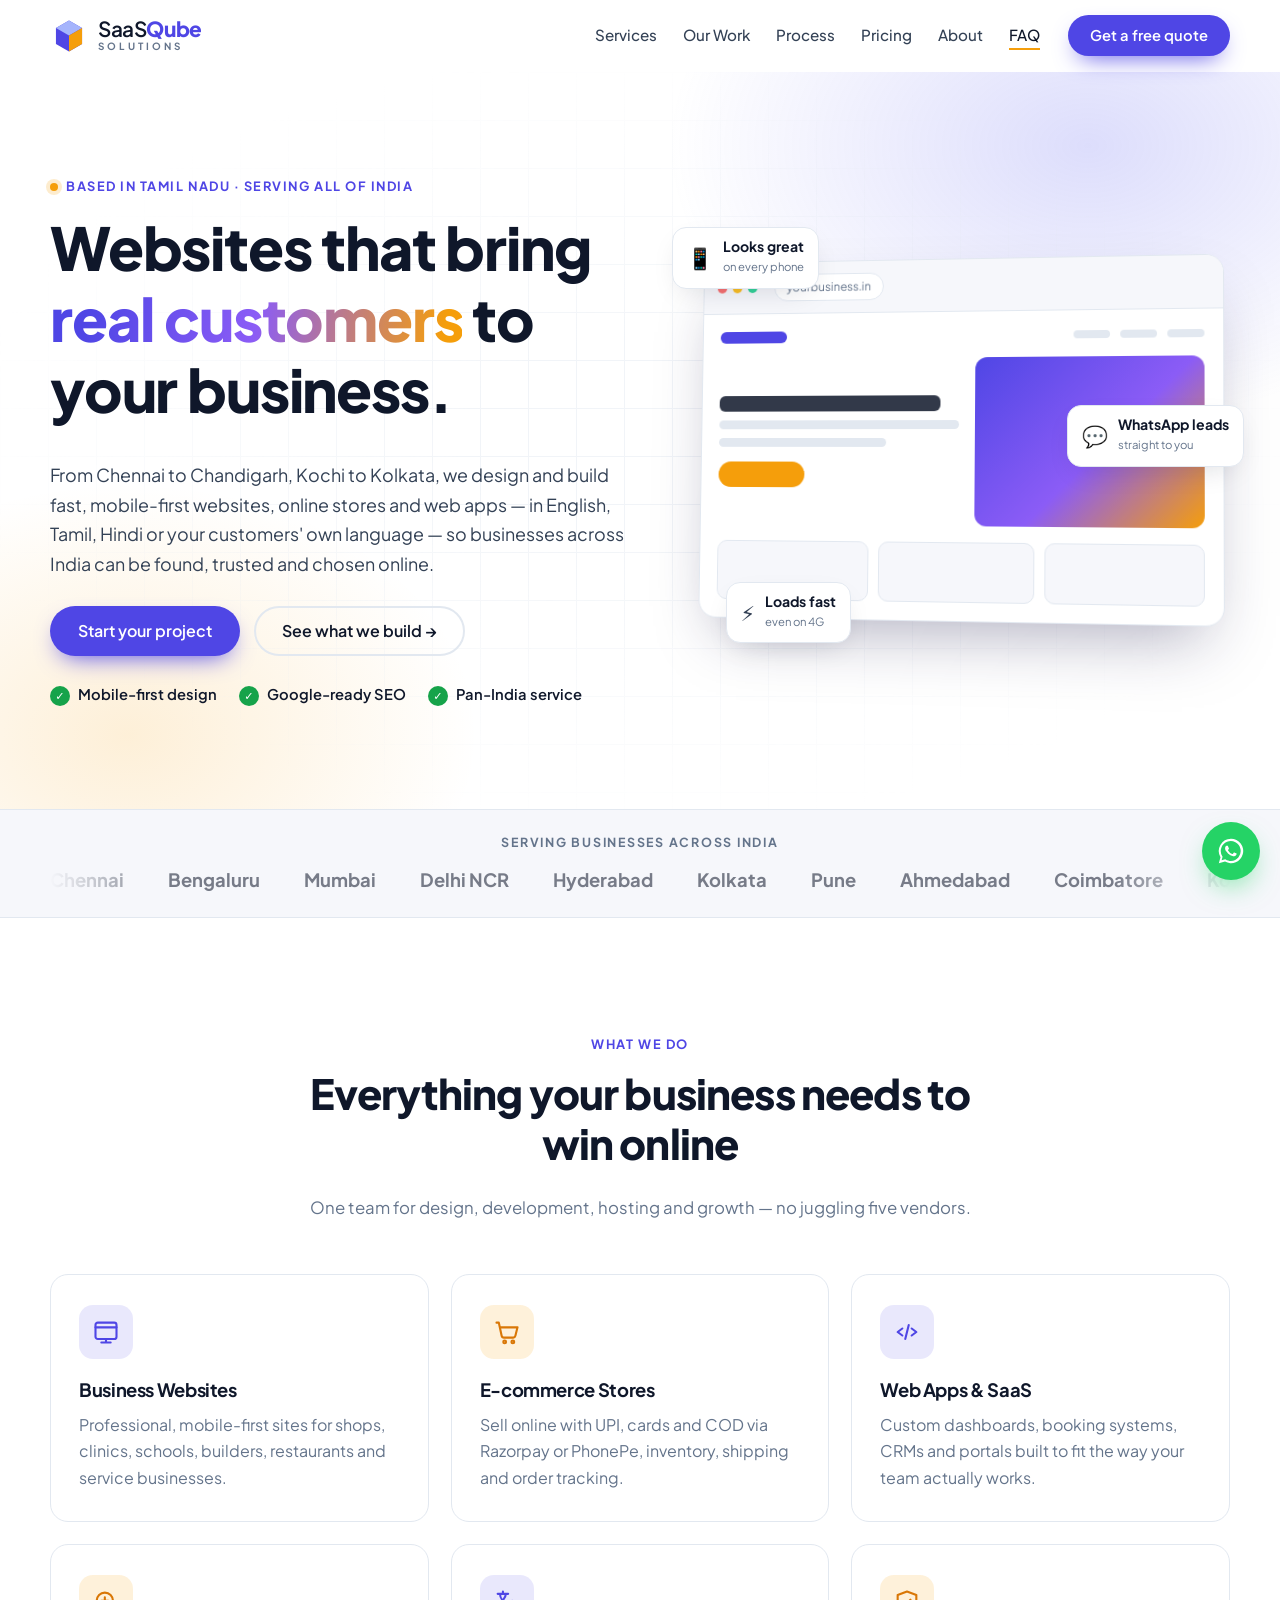
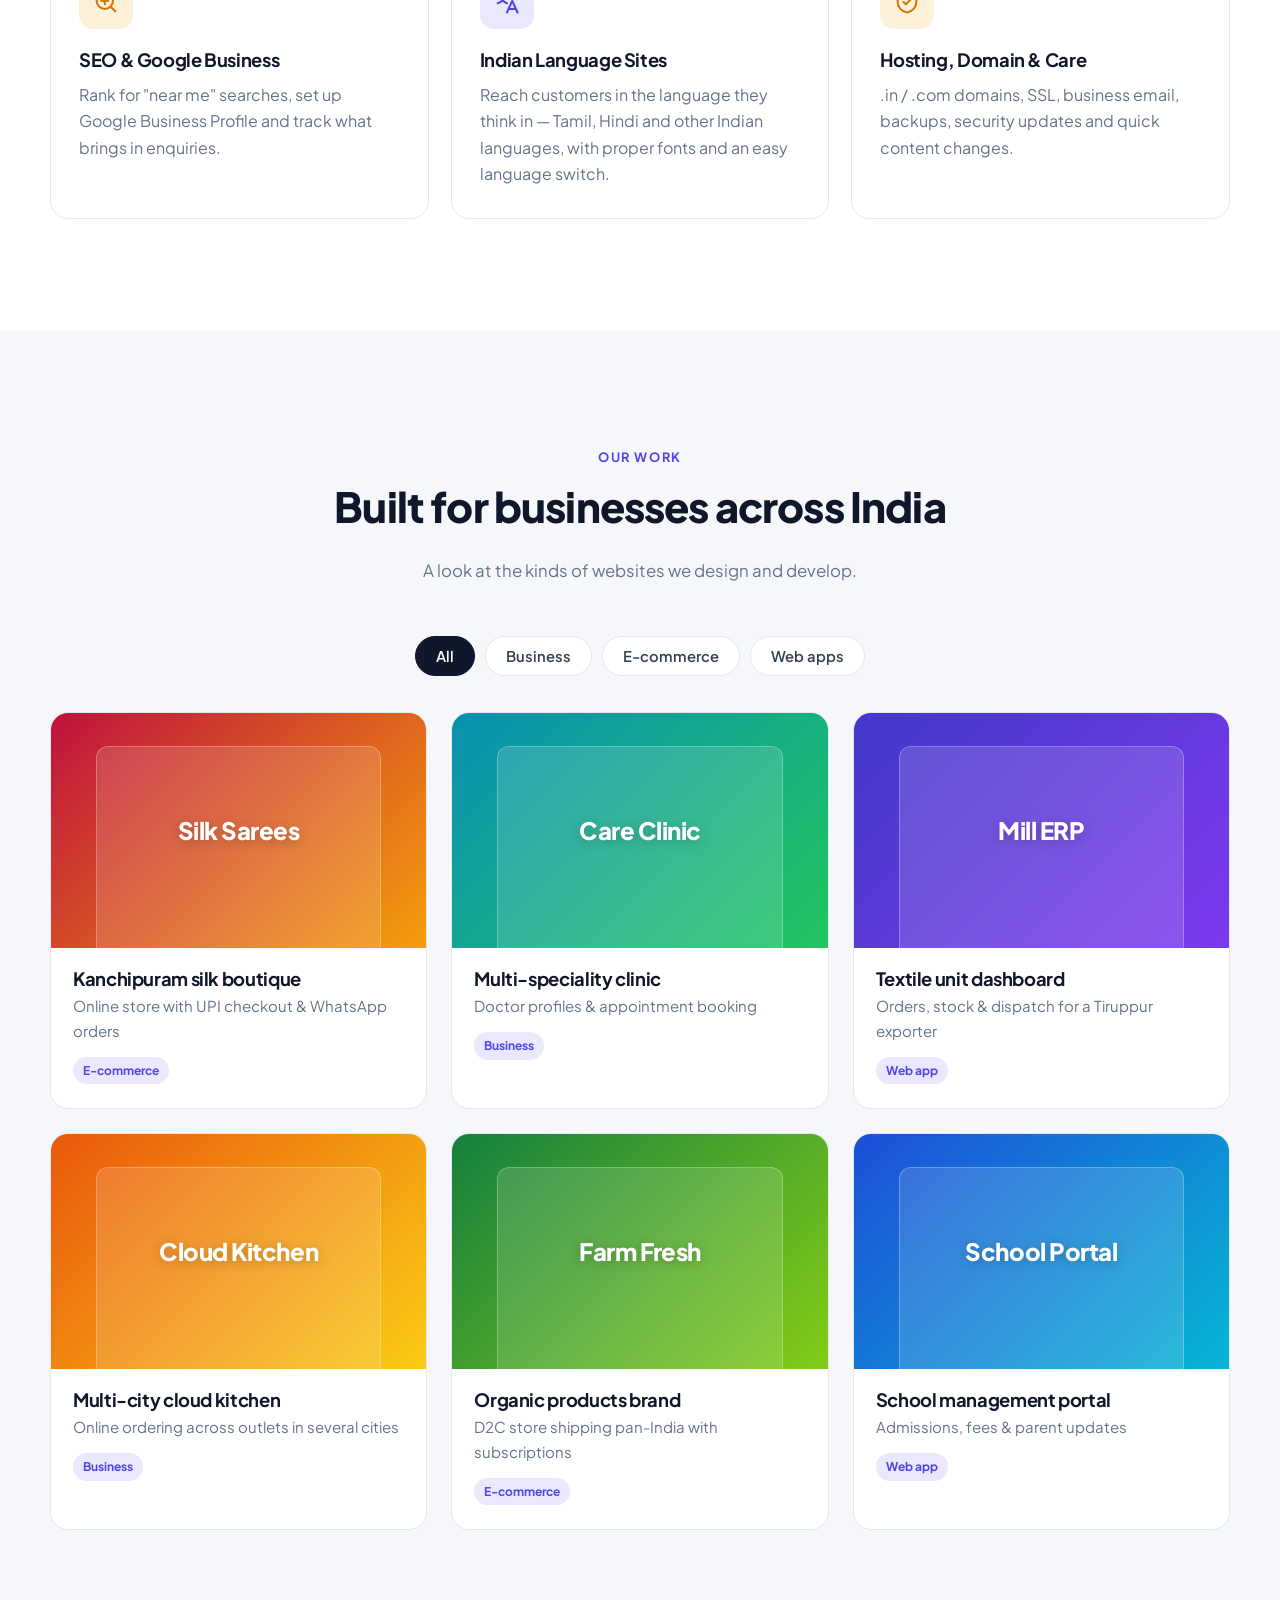
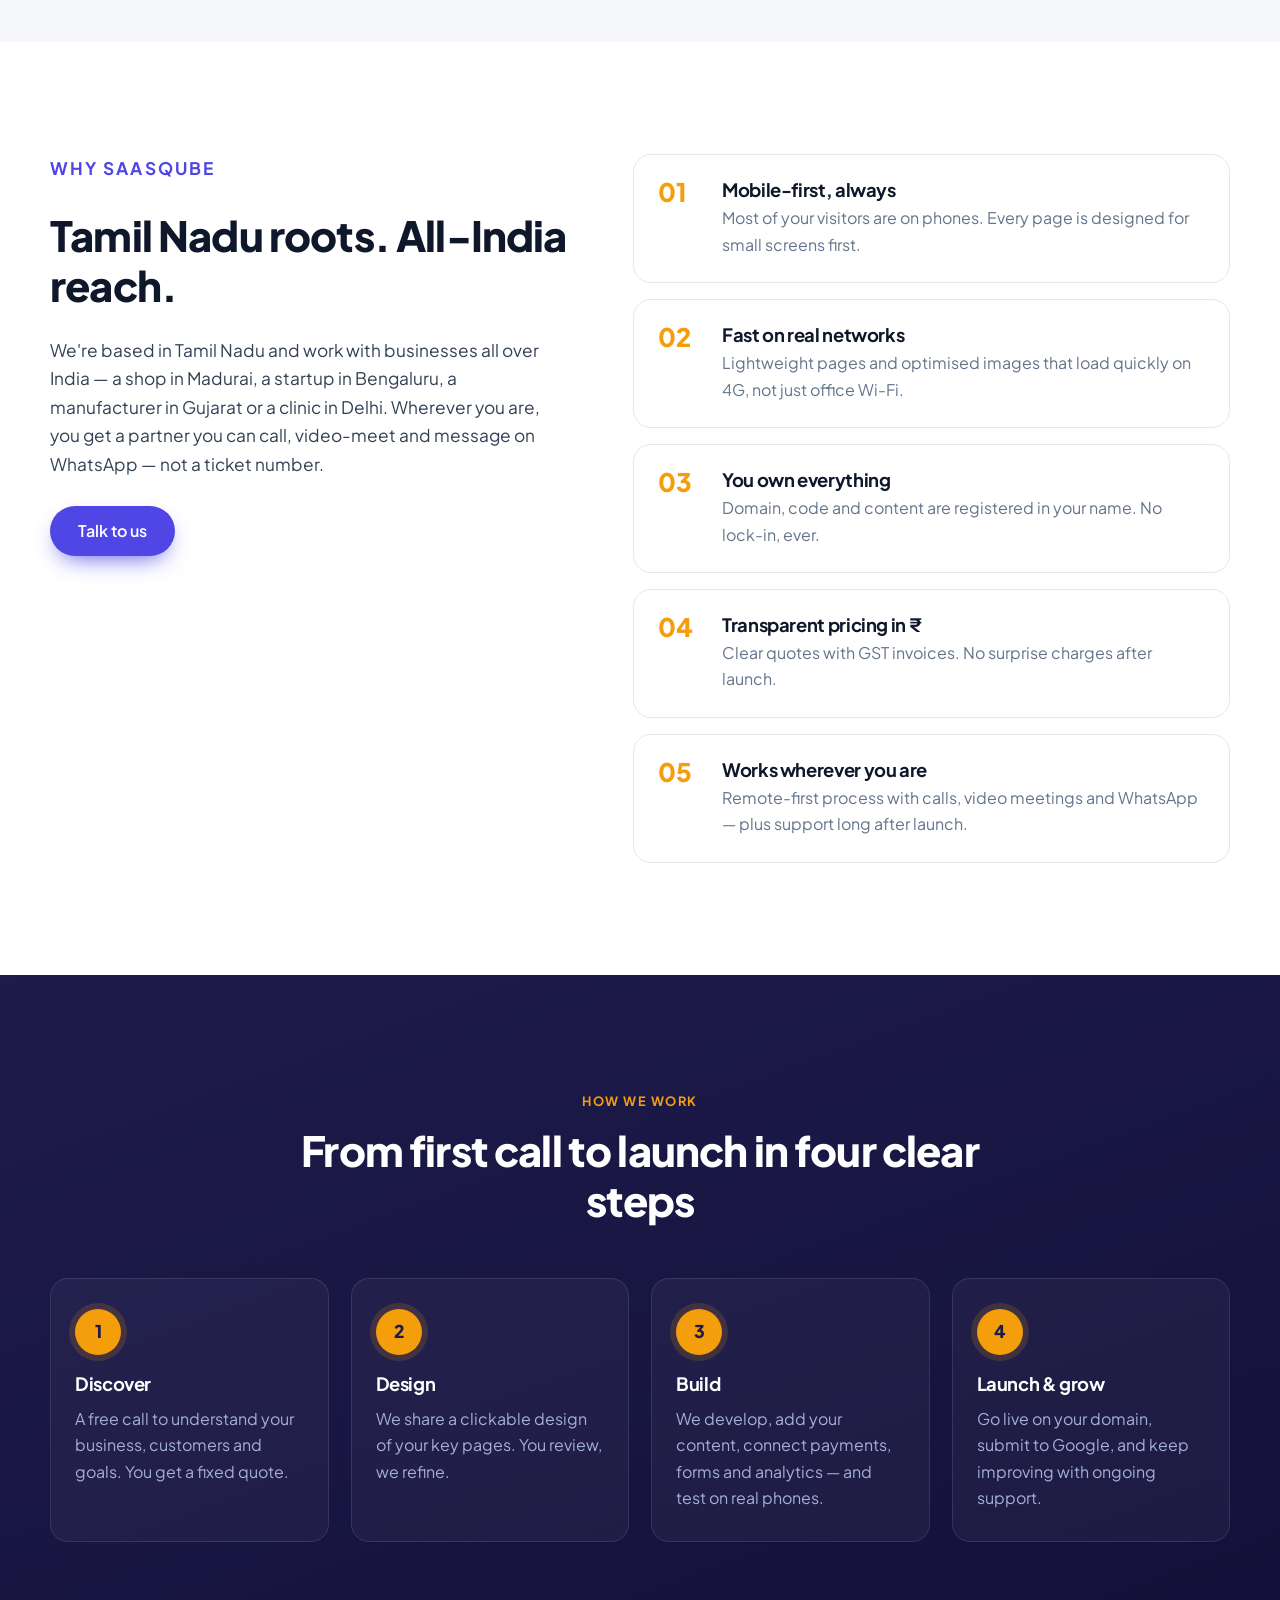
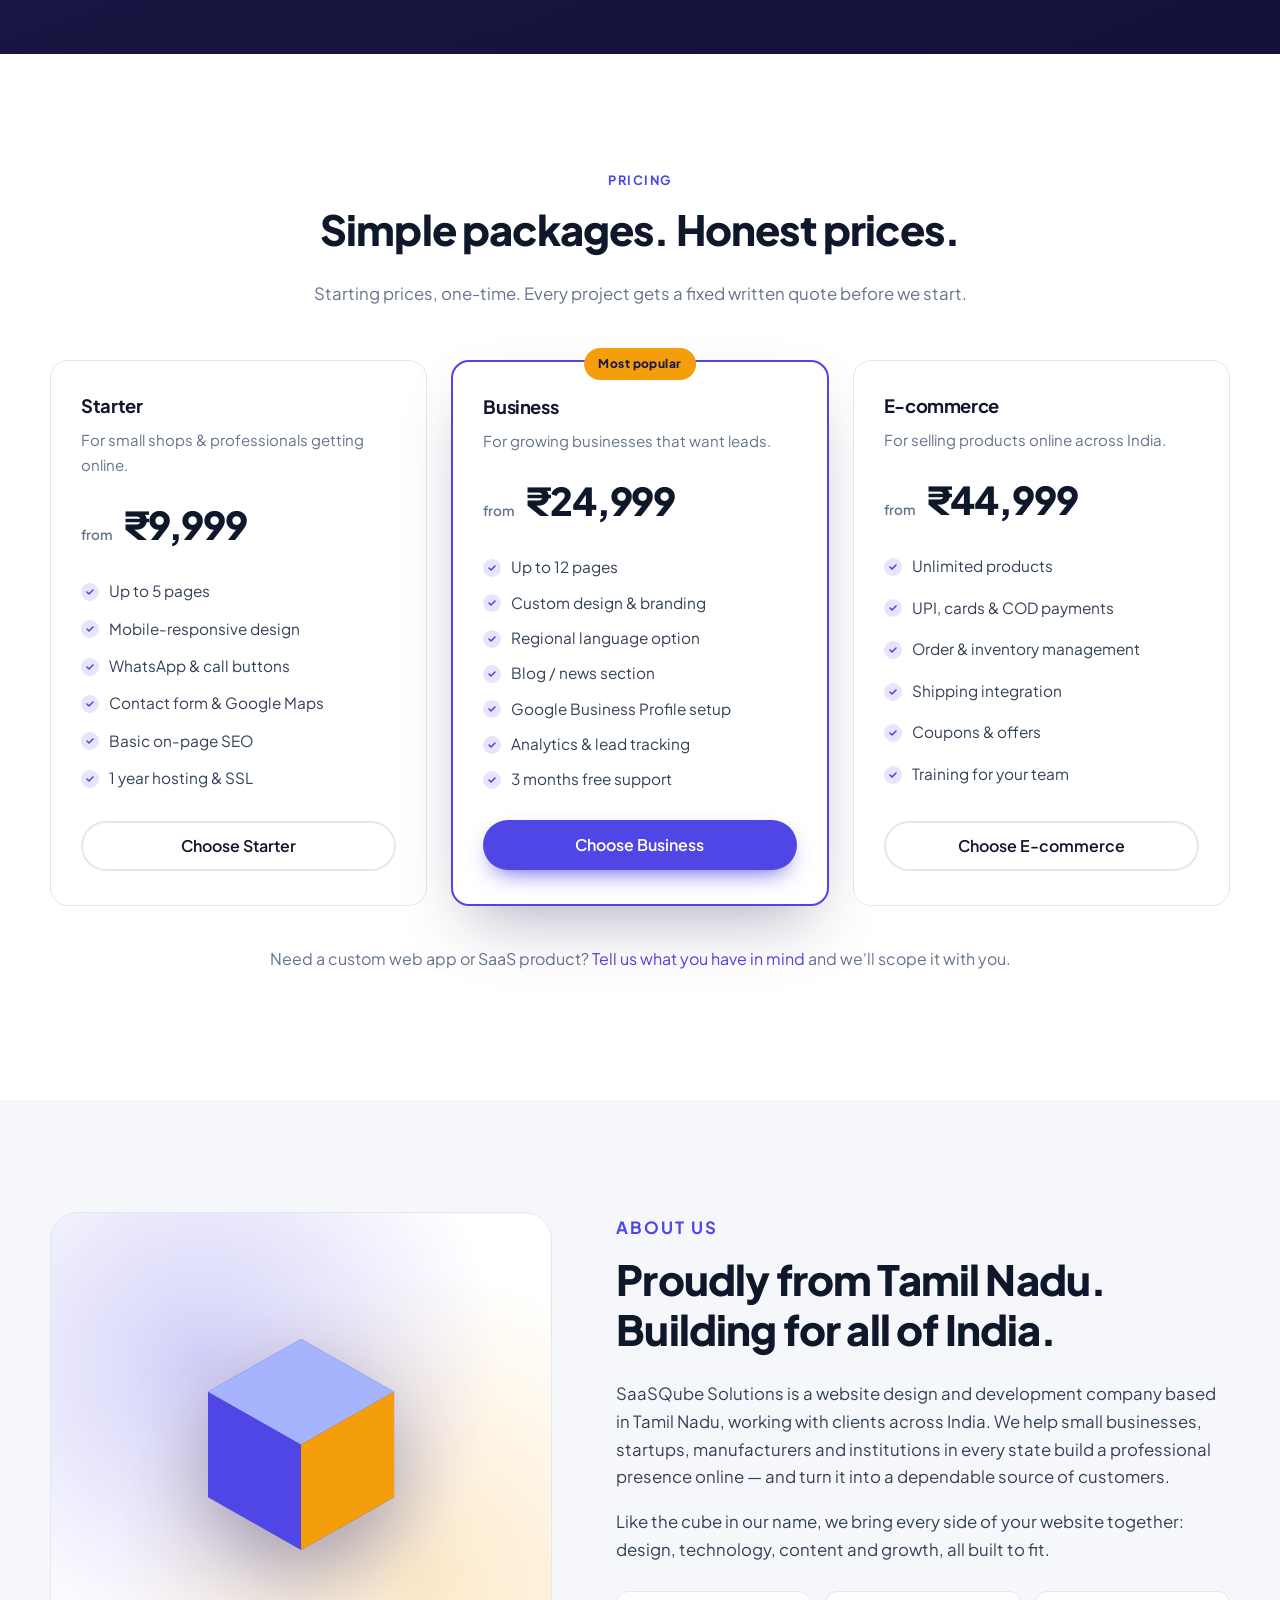
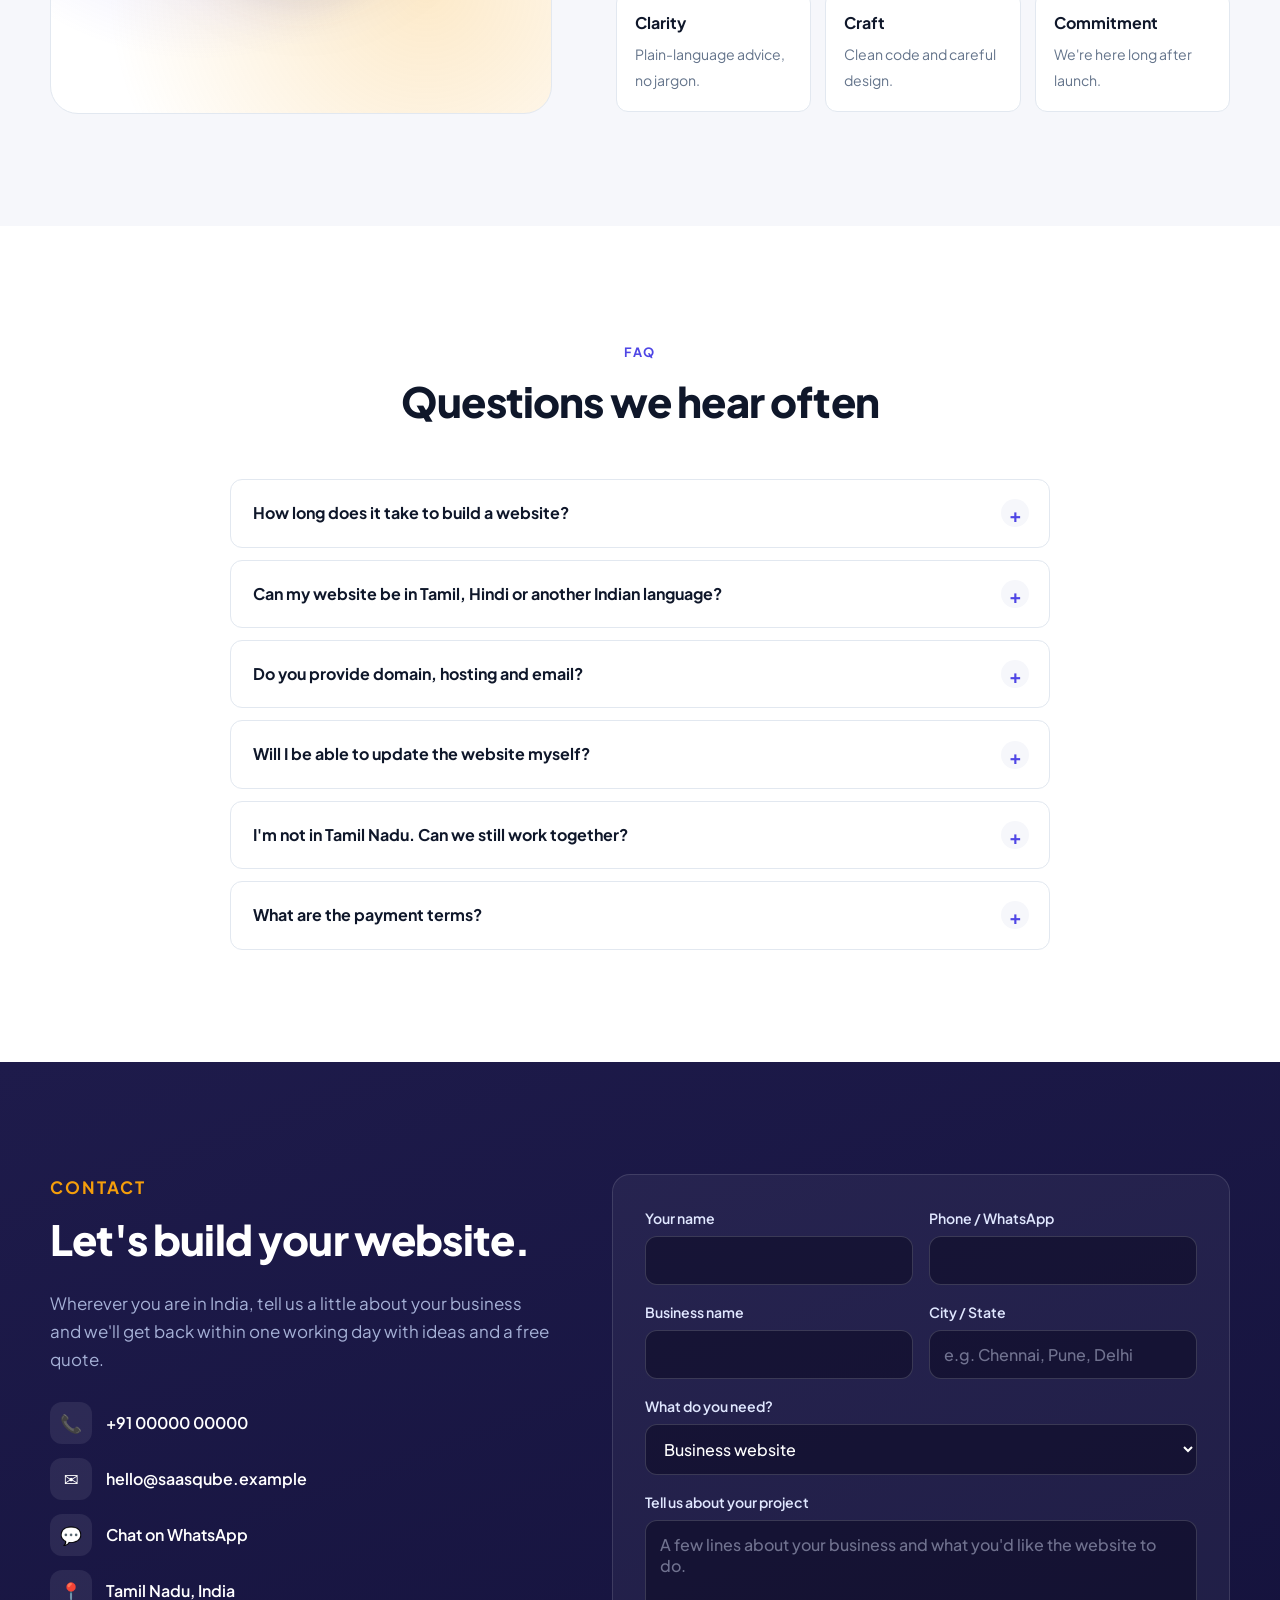
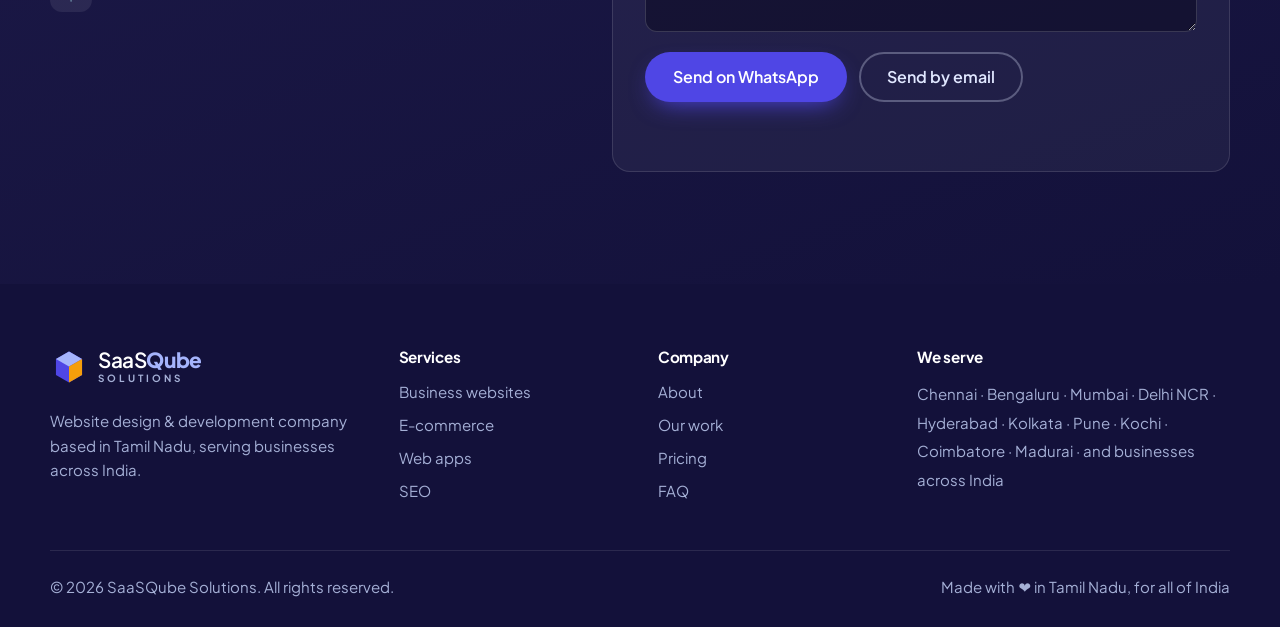
==== commit ea678cdb: "Make the site English-only Remove the Tamil and Hindi taglines from the hero, contact section and 40" ====
--- a/index.html
+++ b/index.html
@@ -13,7 +13,7 @@
   <link rel="icon" href="assets/favicon.svg" type="image/svg+xml">
   <link rel="preconnect" href="https://fonts.googleapis.com">
   <link rel="preconnect" href="https://fonts.gstatic.com" crossorigin>
-  <link href="https://fonts.googleapis.com/css2?family=Plus+Jakarta+Sans:wght@400;500;600;700;800&family=Noto+Sans+Tamil:wght@500;700&family=Noto+Sans+Devanagari:wght@500;700&display=swap" rel="stylesheet">
+  <link href="https://fonts.googleapis.com/css2?family=Plus+Jakarta+Sans:wght@400;500;600;700;800&display=swap" rel="stylesheet">
   <link rel="stylesheet" href="css/style.css">
   <script>document.documentElement.classList.add("js");</script>
   <script type="application/ld+json">
@@ -70,7 +70,6 @@
         <div class="hero-copy reveal">
           <p class="eyebrow"><span class="dot"></span> Based in Tamil Nadu · Serving all of India</p>
           <h1>Websites that bring <span class="grad">real customers</span> to your business.</h1>
-          <p class="tamil-line"><span lang="ta">உங்கள் வணிகத்திற்கு ஒரு சிறந்த இணையதளம்.</span> <span class="sep" aria-hidden="true">·</span> <span lang="hi">आपके व्यापार के लिए एक बेहतरीन वेबसाइट।</span></p>
           <p class="lead">From Chennai to Chandigarh, Kochi to Kolkata, we design and build fast, mobile-first websites, online stores and web apps — in English, Tamil, Hindi or your customers' own language — so businesses across India can be found, trusted and chosen online.</p>
           <div class="hero-cta">
             <a href="#contact" class="btn btn-primary">Start your project</a>
@@ -388,7 +387,6 @@
           <p class="eyebrow">Contact</p>
           <h2>Let's build your website.</h2>
           <p>Wherever you are in India, tell us a little about your business and we'll get back within one working day with ideas and a free quote.</p>
-          <p class="tamil-line light" lang="ta">வாருங்கள், பேசலாம்!</p>
           <ul class="contact-list">
             <li><span>📞</span><a href="tel:+910000000000" data-config="phone">+91 00000 00000</a></li>
             <li><span>✉️</span><a href="mailto:hello@saasqube.example" data-config="email">hello@saasqube.example</a></li>
--- a/css/style.css
+++ b/css/style.css
@@ -24,7 +24,6 @@
   --shadow: 0 10px 30px -12px rgba(15, 23, 42, .18);
   --shadow-lg: 0 30px 60px -20px rgba(30, 27, 75, .35);
   --font: "Plus Jakarta Sans", system-ui, -apple-system, "Segoe UI", Roboto, sans-serif;
-  --font-ta: "Noto Sans Tamil", "Noto Sans Devanagari", var(--font);
   --header-h: 72px;
 }
 
@@ -112,11 +111,6 @@
   -webkit-background-clip: text; background-clip: text; color: transparent;
 }
 
-.tamil-line { font-family: var(--font-ta); font-weight: 700; color: var(--accent-dark); font-size: 1.05rem; margin-bottom: 14px; }
-.tamil-line.light { color: var(--accent); }
-.tamil-line .sep { display: none; }
-.tamil-line span[lang] { display: block; }
-.tamil-line span[lang="hi"] { margin-top: 2px; opacity: .85; }
 
 /* ---------- Header ---------- */
 .site-header {
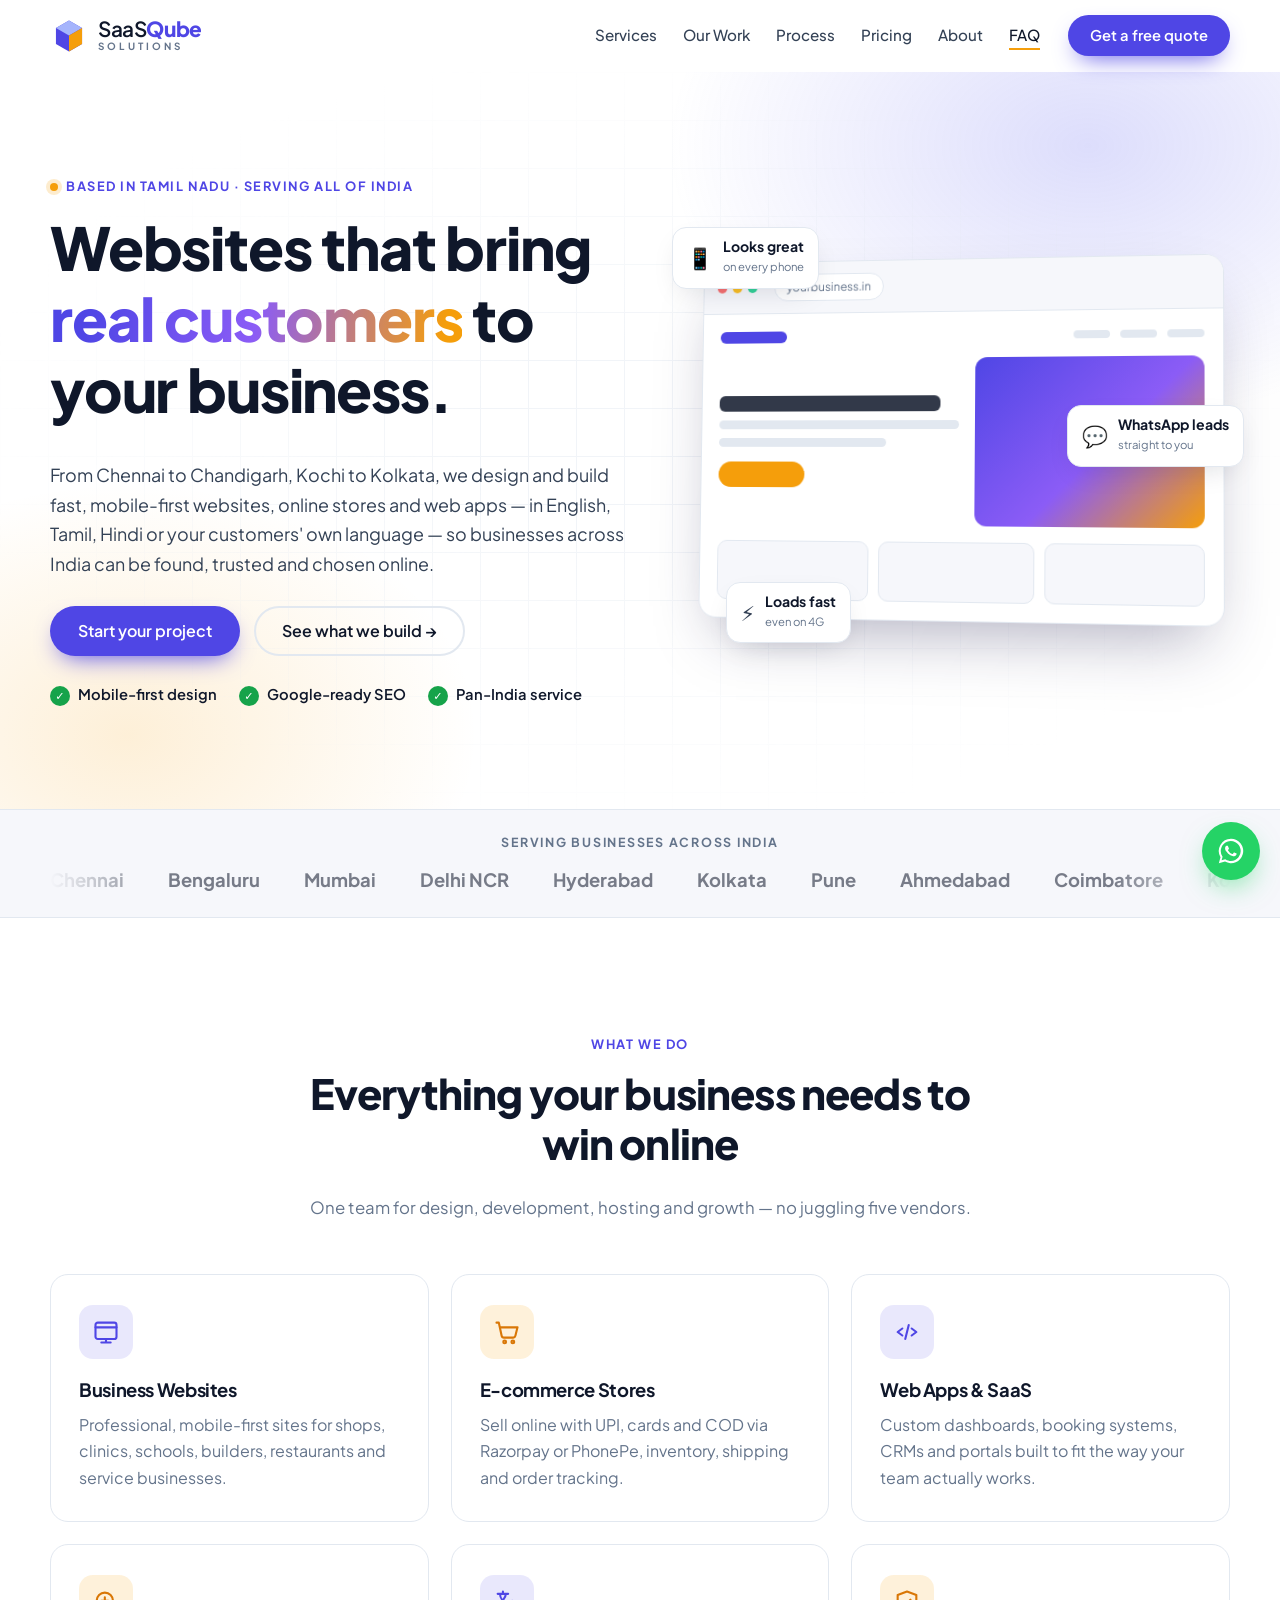
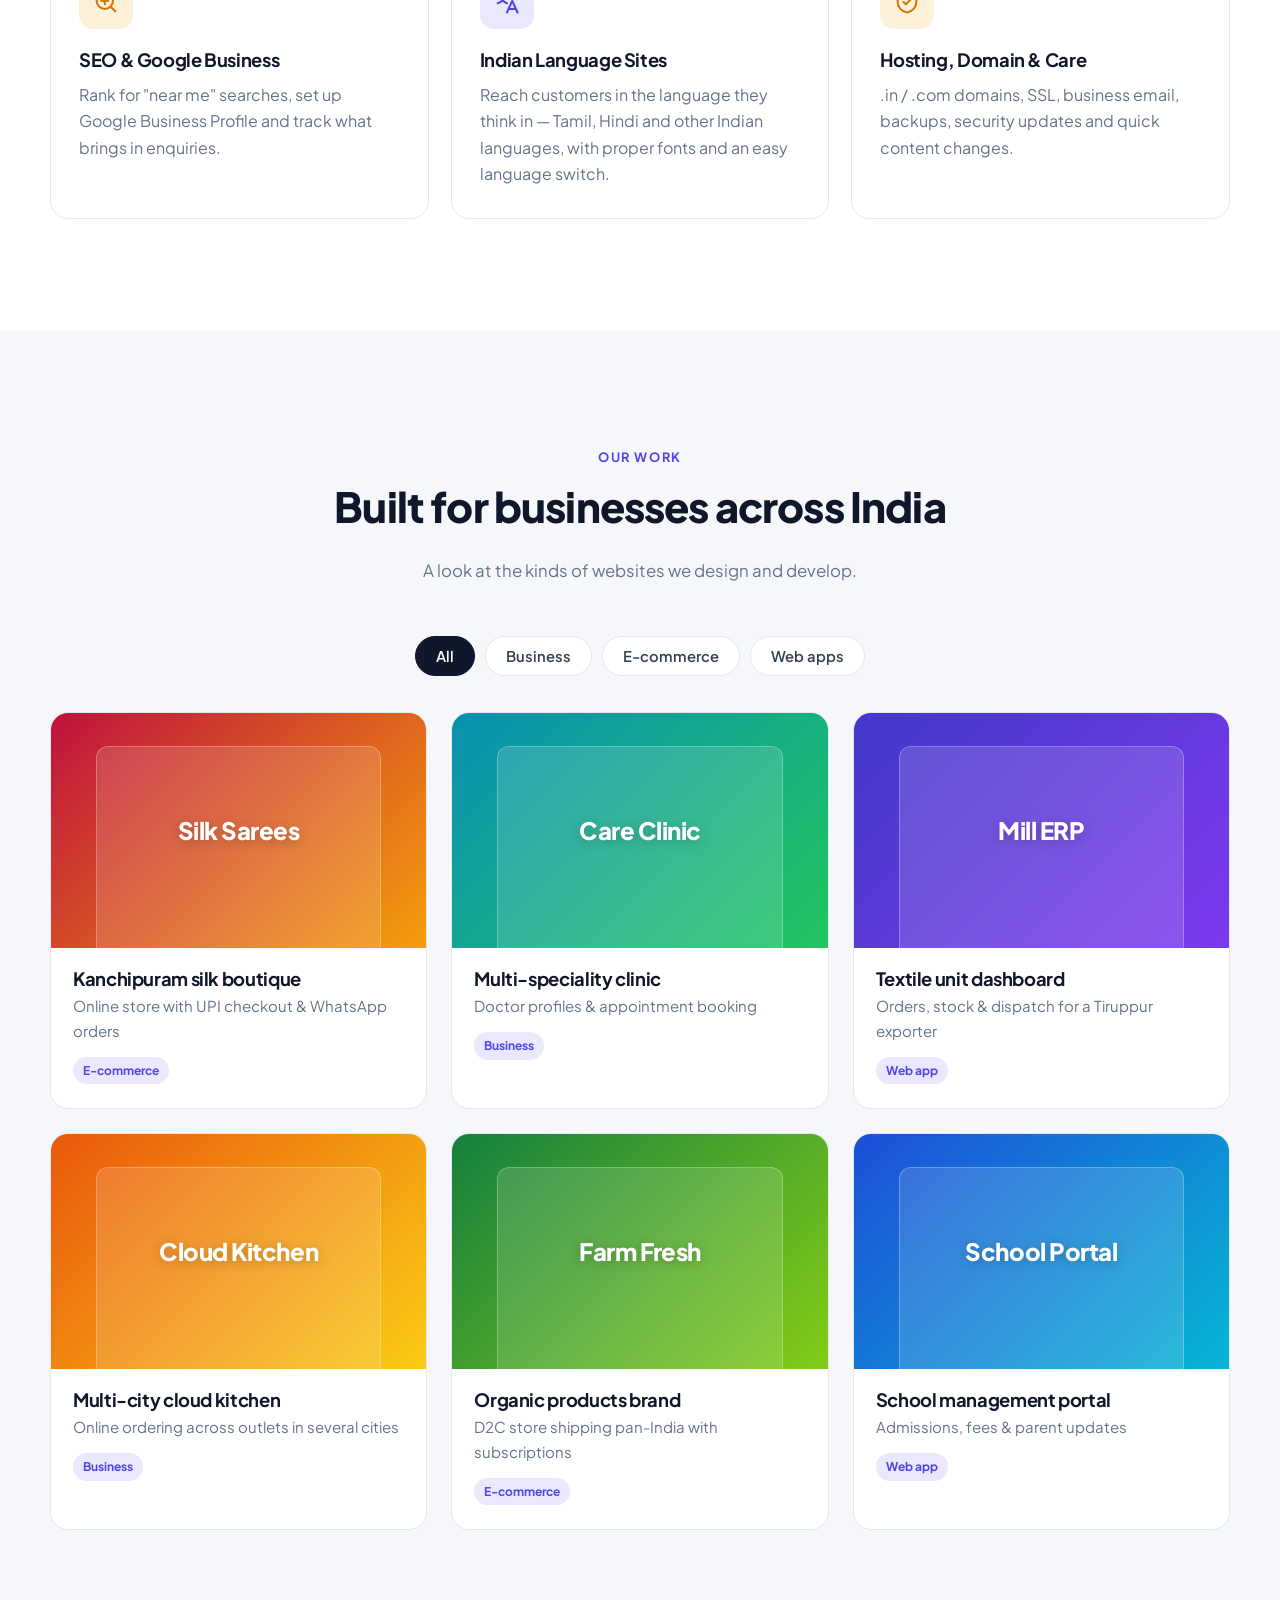
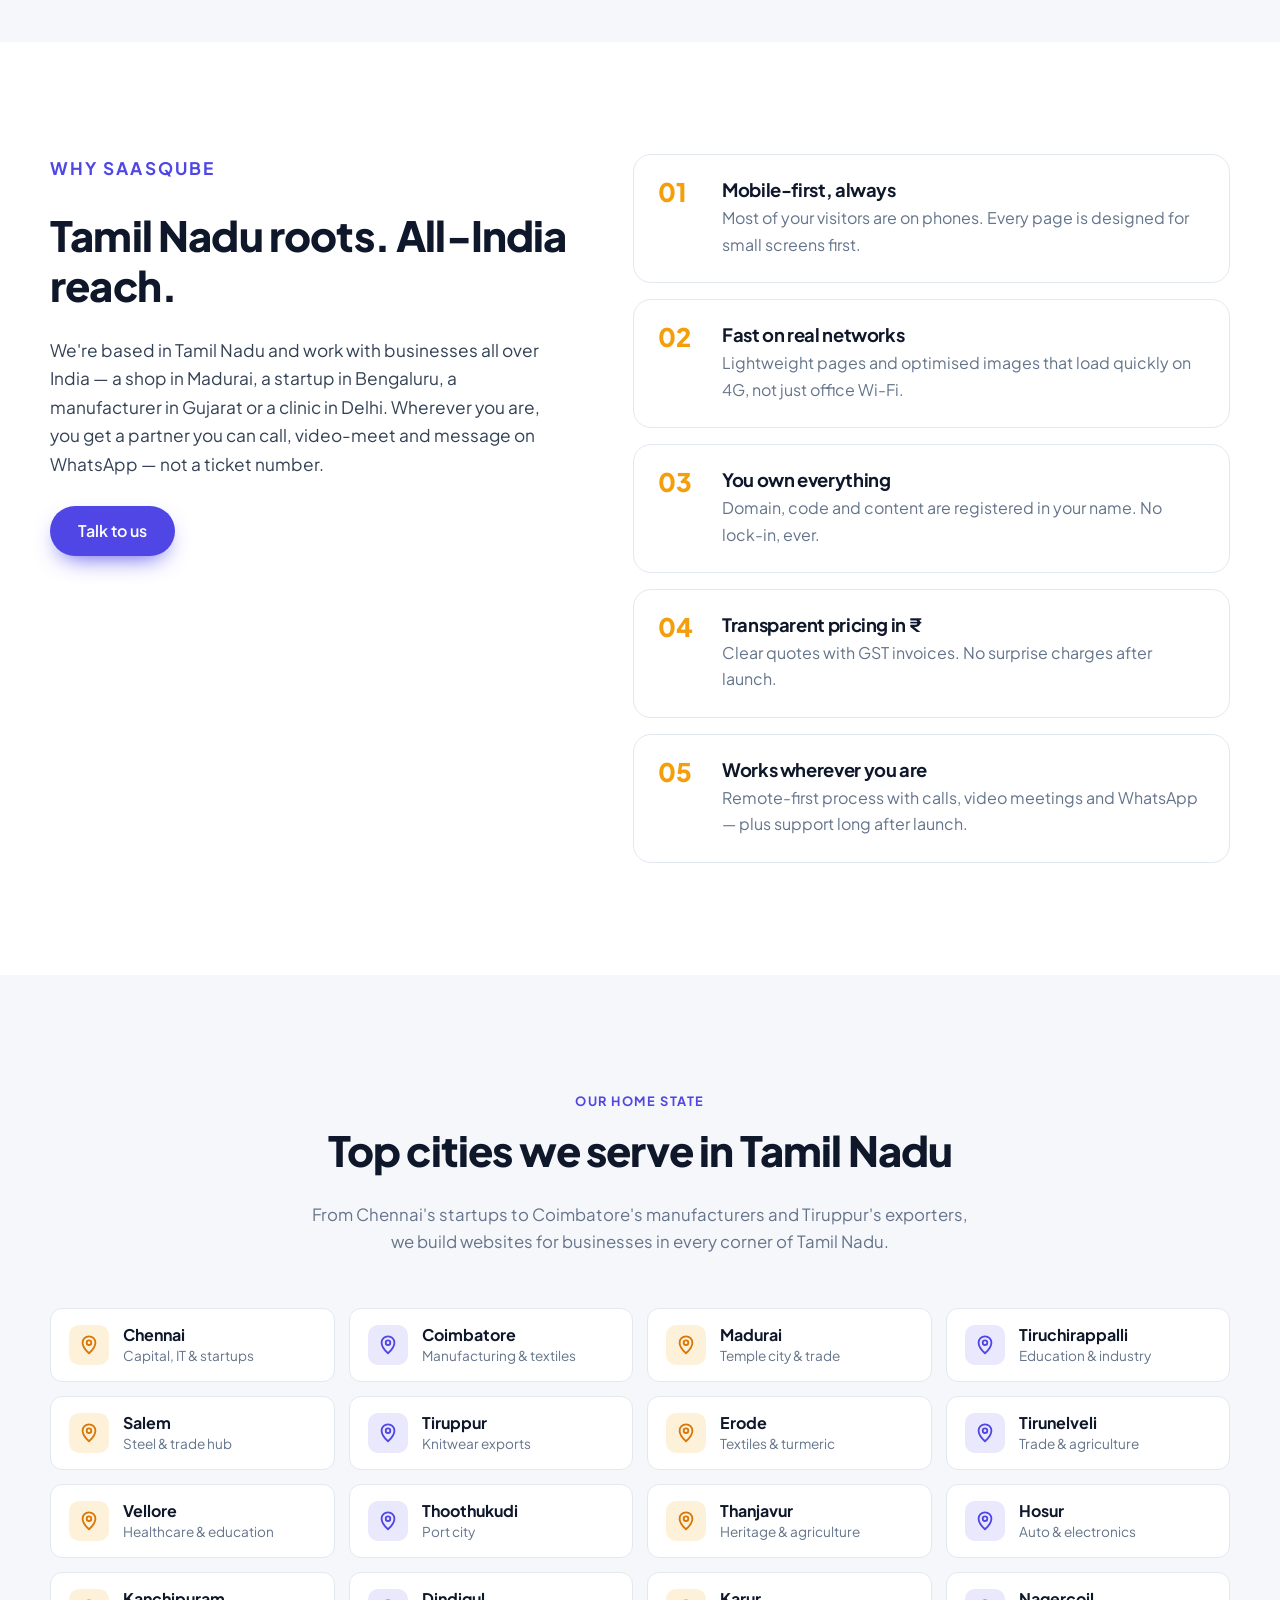
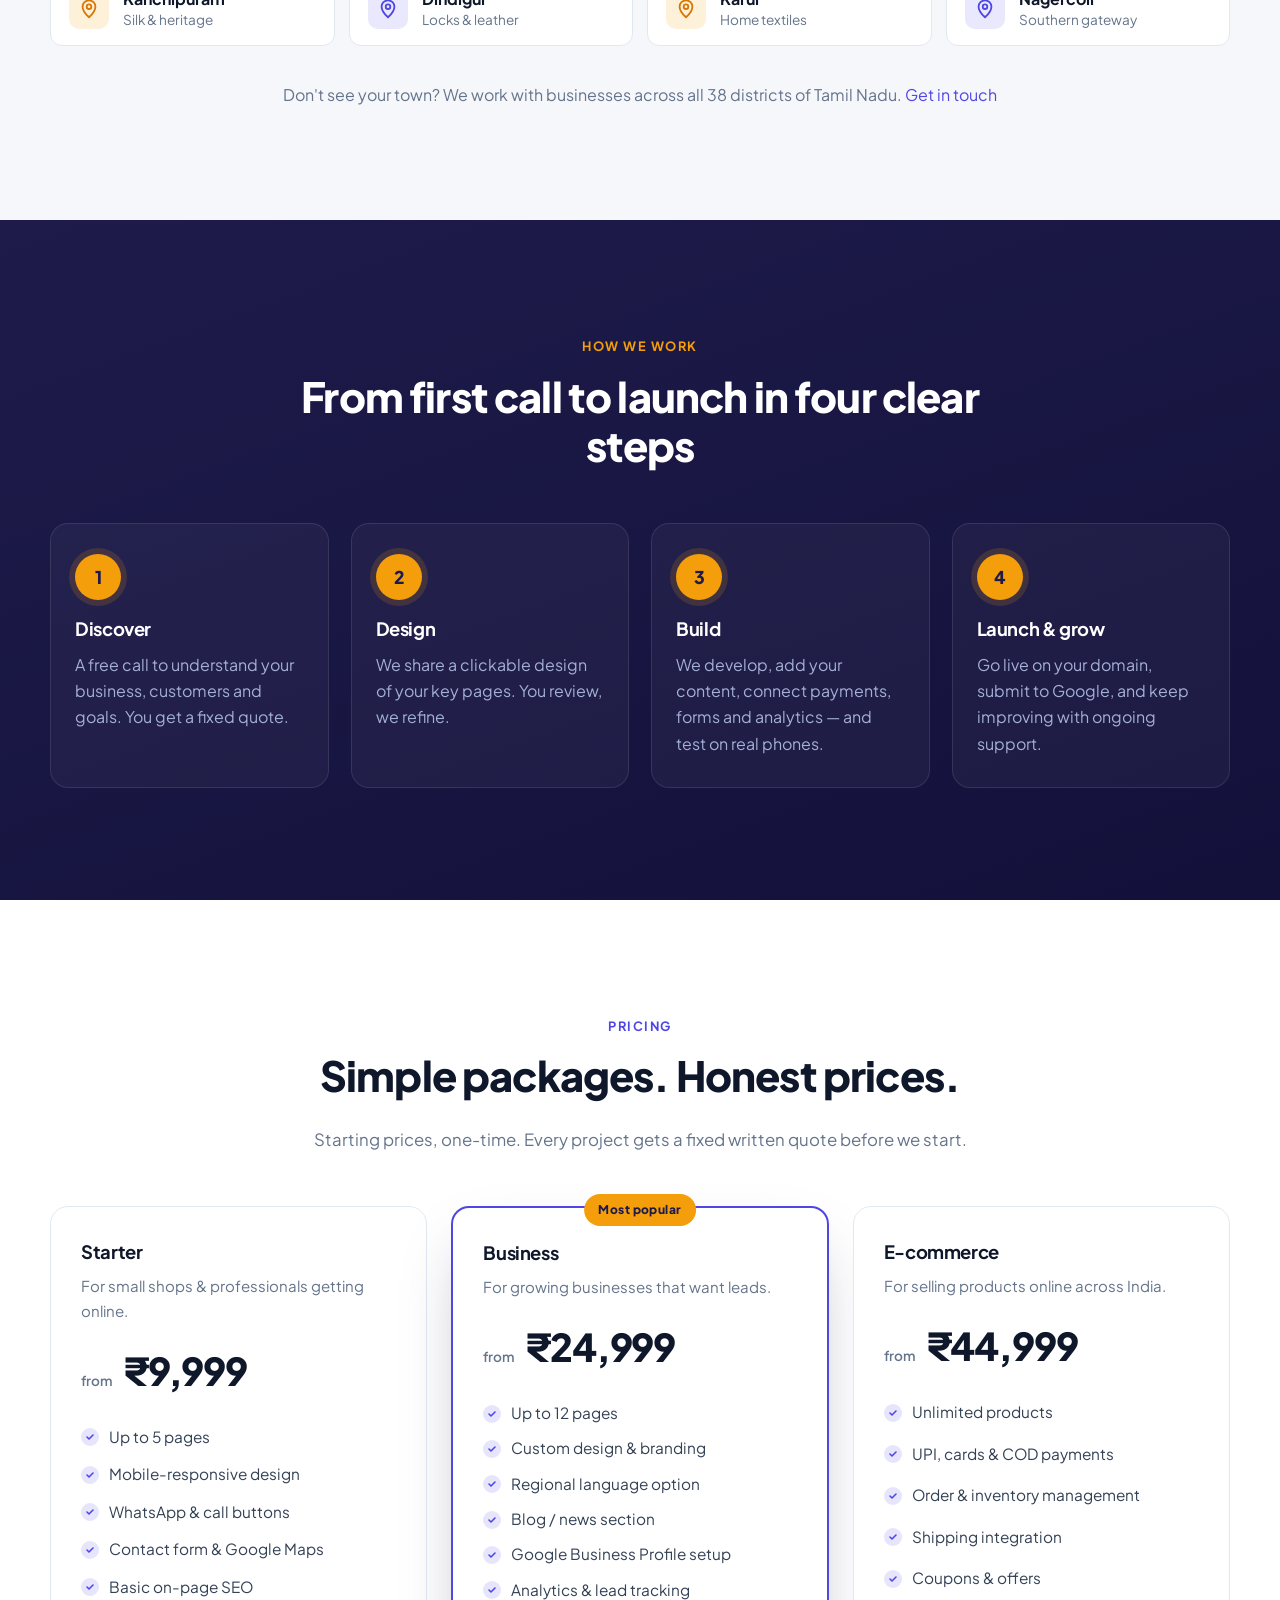
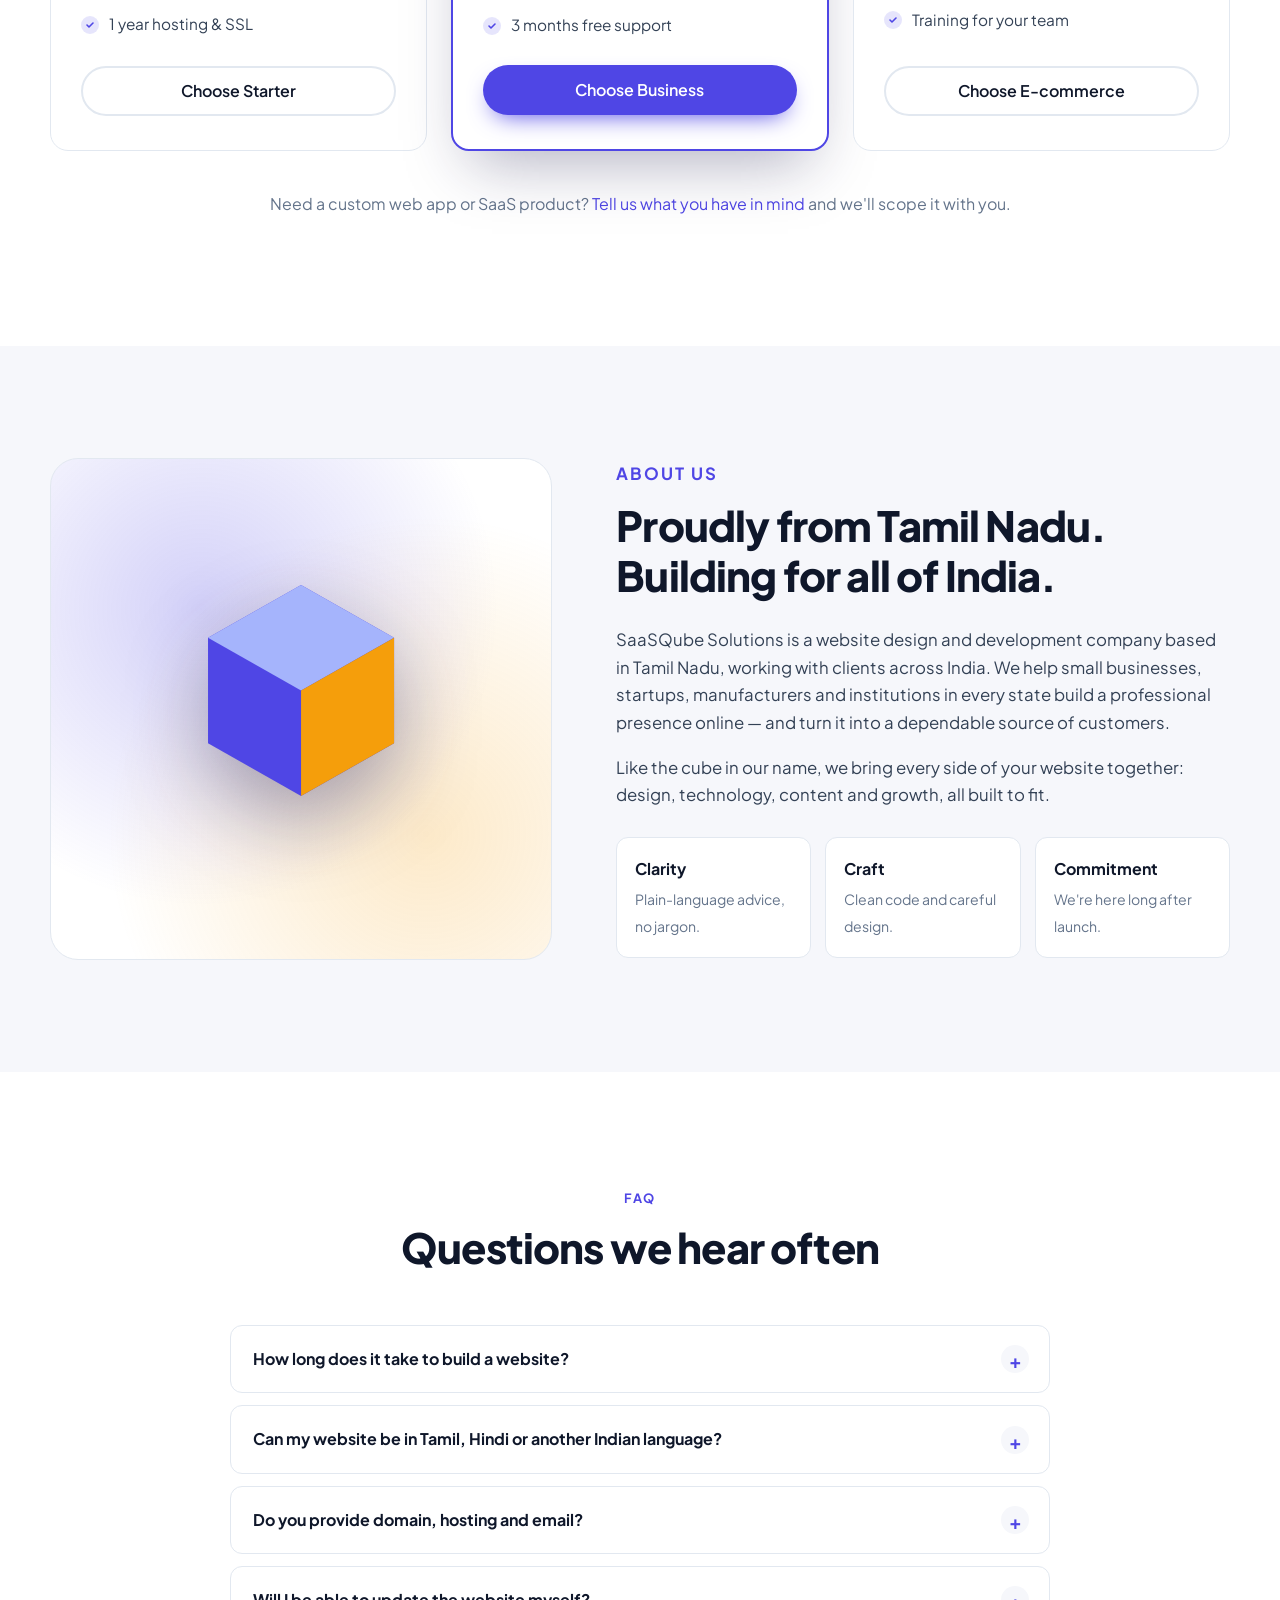
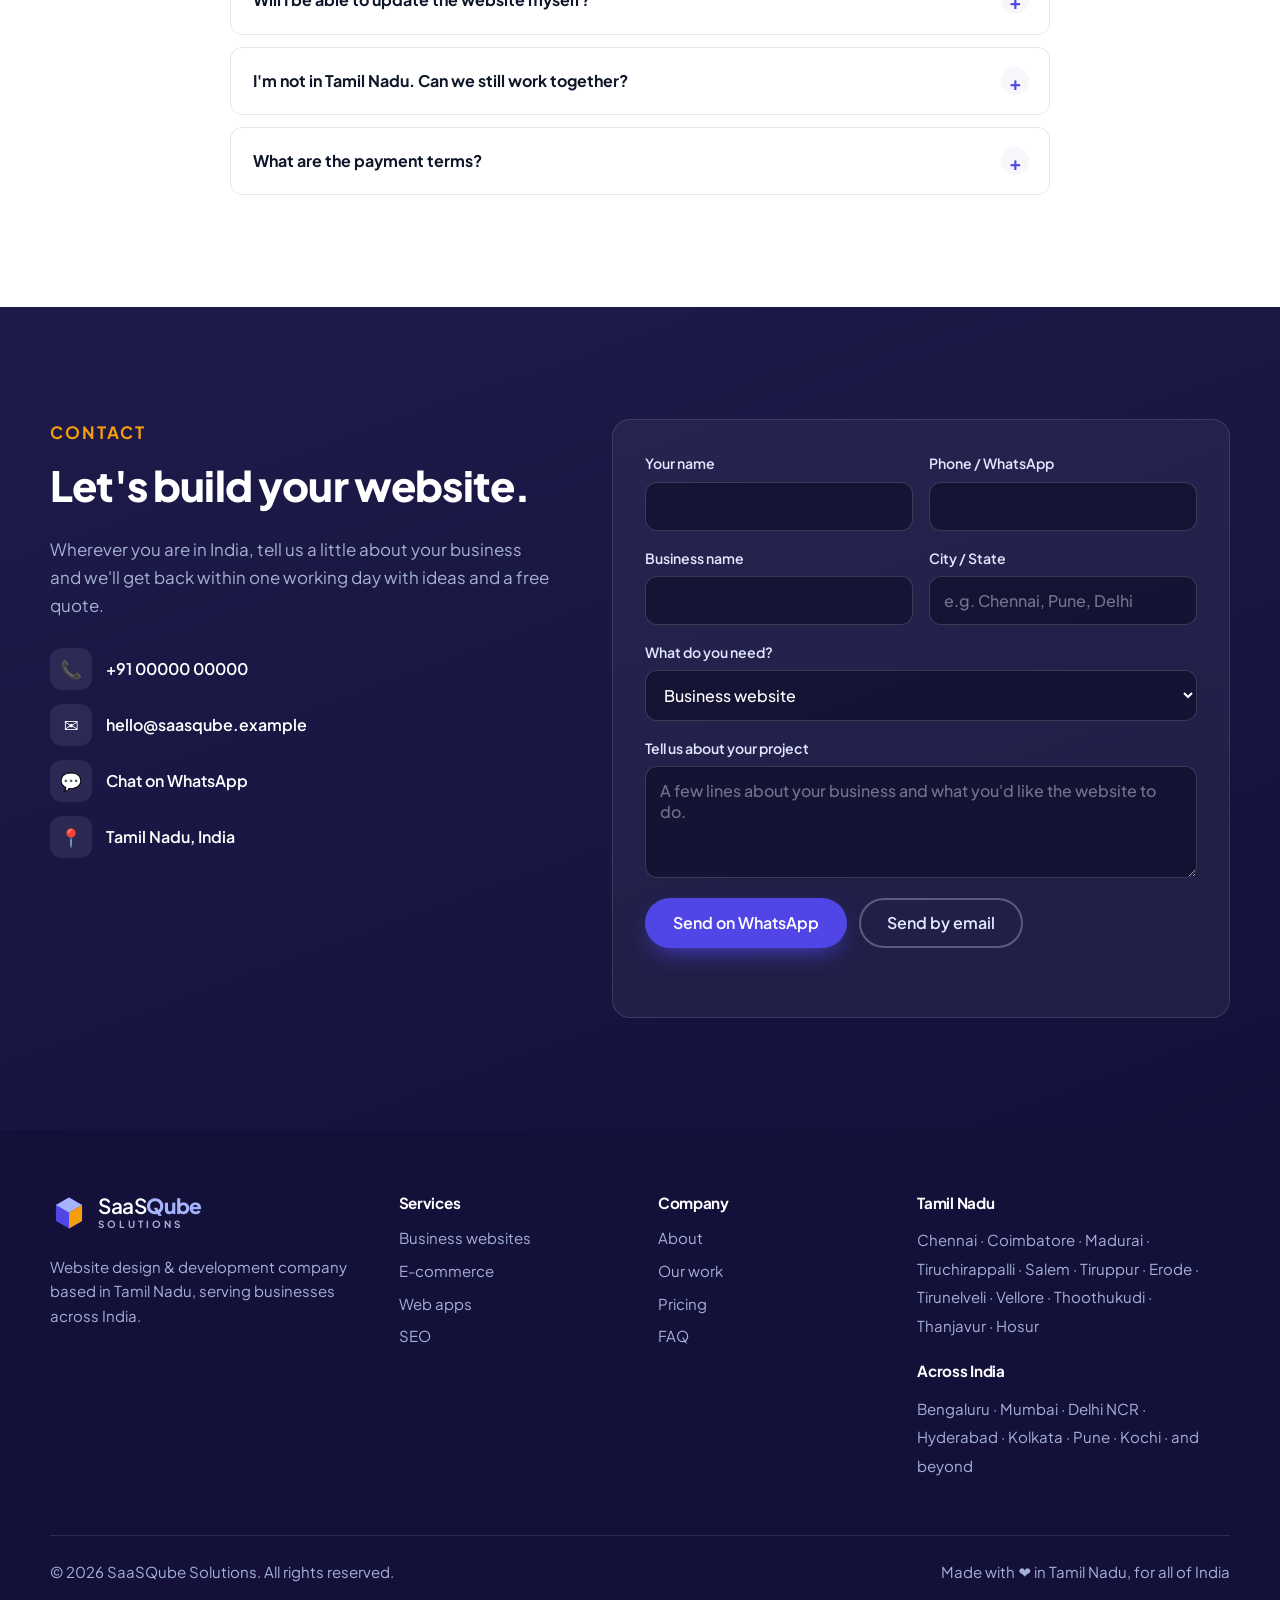
==== commit b6d57a9c: "Add top Tamil Nadu cities section New 'Top cities we serve in Tamil Nadu' section with 16 city cards" ====
--- a/index.html
+++ b/index.html
@@ -5,7 +5,7 @@
   <meta name="viewport" content="width=device-width, initial-scale=1">
   <title>SaaSQube Solutions | Website Design &amp; Development Company in India</title>
   <meta name="description" content="SaaSQube Solutions is a Tamil Nadu-based website design and development company serving businesses across India — Chennai, Bengaluru, Mumbai, Delhi, Hyderabad, Kochi and beyond. Mobile-first websites, e-commerce stores, web apps, SEO and multilingual sites.">
-  <meta name="keywords" content="website design company India, web development India, website design Tamil Nadu, web design Chennai, website company Bengaluru, web design Mumbai, website developer Delhi, Hyderabad web design, e-commerce website India, Tamil website, Hindi website, SEO India">
+  <meta name="keywords" content="website design company India, web development India, website design Tamil Nadu, web design Chennai, website design Coimbatore, web design Madurai, website company Trichy, web design Salem, website design Tiruppur, web design Erode, website design Tirunelveli, website company Bengaluru, web design Mumbai, website developer Delhi, Hyderabad web design, e-commerce website India, Tamil website, Hindi website, SEO India">
   <meta name="theme-color" content="#1e1b4b">
   <meta property="og:type" content="website">
   <meta property="og:title" content="SaaSQube Solutions — Websites that grow businesses across India">
@@ -22,7 +22,7 @@
     "@type": "ProfessionalService",
     "name": "SaaSQube Solutions",
     "description": "Website design and development company based in Tamil Nadu, serving businesses across India.",
-    "areaServed": { "@type": "Country", "name": "India" },
+    "areaServed": [{ "@type": "Country", "name": "India" }, { "@type": "State", "name": "Tamil Nadu" }, { "@type": "City", "name": "Chennai" }, { "@type": "City", "name": "Coimbatore" }, { "@type": "City", "name": "Madurai" }, { "@type": "City", "name": "Tiruchirappalli" }, { "@type": "City", "name": "Salem" }, { "@type": "City", "name": "Tiruppur" }, { "@type": "City", "name": "Erode" }, { "@type": "City", "name": "Tirunelveli" }, { "@type": "City", "name": "Vellore" }, { "@type": "City", "name": "Thoothukudi" }],
     "address": { "@type": "PostalAddress", "addressRegion": "Tamil Nadu", "addressCountry": "IN" },
     "priceRange": "₹₹"
   }
@@ -240,6 +240,36 @@
           <li class="reveal"><span class="why-num">04</span><div><h3>Transparent pricing in ₹</h3><p>Clear quotes with GST invoices. No surprise charges after launch.</p></div></li>
           <li class="reveal"><span class="why-num">05</span><div><h3>Works wherever you are</h3><p>Remote-first process with calls, video meetings and WhatsApp — plus support long after launch.</p></div></li>
         </ul>
+      </div>
+    </section>
+
+    <!-- ============ TAMIL NADU CITIES ============ -->
+    <section class="section section-alt" id="tamil-nadu">
+      <div class="container">
+        <div class="section-head reveal">
+          <p class="eyebrow">Our home state</p>
+          <h2>Top cities we serve in Tamil Nadu</h2>
+          <p>From Chennai's startups to Coimbatore's manufacturers and Tiruppur's exporters, we build websites for businesses in every corner of Tamil Nadu.</p>
+        </div>
+        <ul class="tn-grid">
+          <li class="tn-city reveal"><svg viewBox="0 0 24 24" aria-hidden="true"><path d="M12 21s-7-6.2-7-11.5A7 7 0 0 1 19 9.5C19 14.8 12 21 12 21z"/><circle cx="12" cy="9.5" r="2.5"/></svg><div><strong>Chennai</strong><span>Capital, IT &amp; startups</span></div></li>
+          <li class="tn-city reveal"><svg viewBox="0 0 24 24" aria-hidden="true"><path d="M12 21s-7-6.2-7-11.5A7 7 0 0 1 19 9.5C19 14.8 12 21 12 21z"/><circle cx="12" cy="9.5" r="2.5"/></svg><div><strong>Coimbatore</strong><span>Manufacturing &amp; textiles</span></div></li>
+          <li class="tn-city reveal"><svg viewBox="0 0 24 24" aria-hidden="true"><path d="M12 21s-7-6.2-7-11.5A7 7 0 0 1 19 9.5C19 14.8 12 21 12 21z"/><circle cx="12" cy="9.5" r="2.5"/></svg><div><strong>Madurai</strong><span>Temple city &amp; trade</span></div></li>
+          <li class="tn-city reveal"><svg viewBox="0 0 24 24" aria-hidden="true"><path d="M12 21s-7-6.2-7-11.5A7 7 0 0 1 19 9.5C19 14.8 12 21 12 21z"/><circle cx="12" cy="9.5" r="2.5"/></svg><div><strong>Tiruchirappalli</strong><span>Education &amp; industry</span></div></li>
+          <li class="tn-city reveal"><svg viewBox="0 0 24 24" aria-hidden="true"><path d="M12 21s-7-6.2-7-11.5A7 7 0 0 1 19 9.5C19 14.8 12 21 12 21z"/><circle cx="12" cy="9.5" r="2.5"/></svg><div><strong>Salem</strong><span>Steel &amp; trade hub</span></div></li>
+          <li class="tn-city reveal"><svg viewBox="0 0 24 24" aria-hidden="true"><path d="M12 21s-7-6.2-7-11.5A7 7 0 0 1 19 9.5C19 14.8 12 21 12 21z"/><circle cx="12" cy="9.5" r="2.5"/></svg><div><strong>Tiruppur</strong><span>Knitwear exports</span></div></li>
+          <li class="tn-city reveal"><svg viewBox="0 0 24 24" aria-hidden="true"><path d="M12 21s-7-6.2-7-11.5A7 7 0 0 1 19 9.5C19 14.8 12 21 12 21z"/><circle cx="12" cy="9.5" r="2.5"/></svg><div><strong>Erode</strong><span>Textiles &amp; turmeric</span></div></li>
+          <li class="tn-city reveal"><svg viewBox="0 0 24 24" aria-hidden="true"><path d="M12 21s-7-6.2-7-11.5A7 7 0 0 1 19 9.5C19 14.8 12 21 12 21z"/><circle cx="12" cy="9.5" r="2.5"/></svg><div><strong>Tirunelveli</strong><span>Trade &amp; agriculture</span></div></li>
+          <li class="tn-city reveal"><svg viewBox="0 0 24 24" aria-hidden="true"><path d="M12 21s-7-6.2-7-11.5A7 7 0 0 1 19 9.5C19 14.8 12 21 12 21z"/><circle cx="12" cy="9.5" r="2.5"/></svg><div><strong>Vellore</strong><span>Healthcare &amp; education</span></div></li>
+          <li class="tn-city reveal"><svg viewBox="0 0 24 24" aria-hidden="true"><path d="M12 21s-7-6.2-7-11.5A7 7 0 0 1 19 9.5C19 14.8 12 21 12 21z"/><circle cx="12" cy="9.5" r="2.5"/></svg><div><strong>Thoothukudi</strong><span>Port city</span></div></li>
+          <li class="tn-city reveal"><svg viewBox="0 0 24 24" aria-hidden="true"><path d="M12 21s-7-6.2-7-11.5A7 7 0 0 1 19 9.5C19 14.8 12 21 12 21z"/><circle cx="12" cy="9.5" r="2.5"/></svg><div><strong>Thanjavur</strong><span>Heritage &amp; agriculture</span></div></li>
+          <li class="tn-city reveal"><svg viewBox="0 0 24 24" aria-hidden="true"><path d="M12 21s-7-6.2-7-11.5A7 7 0 0 1 19 9.5C19 14.8 12 21 12 21z"/><circle cx="12" cy="9.5" r="2.5"/></svg><div><strong>Hosur</strong><span>Auto &amp; electronics</span></div></li>
+          <li class="tn-city reveal"><svg viewBox="0 0 24 24" aria-hidden="true"><path d="M12 21s-7-6.2-7-11.5A7 7 0 0 1 19 9.5C19 14.8 12 21 12 21z"/><circle cx="12" cy="9.5" r="2.5"/></svg><div><strong>Kanchipuram</strong><span>Silk &amp; heritage</span></div></li>
+          <li class="tn-city reveal"><svg viewBox="0 0 24 24" aria-hidden="true"><path d="M12 21s-7-6.2-7-11.5A7 7 0 0 1 19 9.5C19 14.8 12 21 12 21z"/><circle cx="12" cy="9.5" r="2.5"/></svg><div><strong>Dindigul</strong><span>Locks &amp; leather</span></div></li>
+          <li class="tn-city reveal"><svg viewBox="0 0 24 24" aria-hidden="true"><path d="M12 21s-7-6.2-7-11.5A7 7 0 0 1 19 9.5C19 14.8 12 21 12 21z"/><circle cx="12" cy="9.5" r="2.5"/></svg><div><strong>Karur</strong><span>Home textiles</span></div></li>
+          <li class="tn-city reveal"><svg viewBox="0 0 24 24" aria-hidden="true"><path d="M12 21s-7-6.2-7-11.5A7 7 0 0 1 19 9.5C19 14.8 12 21 12 21z"/><circle cx="12" cy="9.5" r="2.5"/></svg><div><strong>Nagercoil</strong><span>Southern gateway</span></div></li>
+        </ul>
+        <p class="tn-note reveal">Don't see your town? We work with businesses across all 38 districts of Tamil Nadu. <a href="#contact">Get in touch</a></p>
       </div>
     </section>
 
@@ -443,8 +473,10 @@
         <ul><li><a href="#about">About</a></li><li><a href="#work">Our work</a></li><li><a href="#pricing">Pricing</a></li><li><a href="#faq">FAQ</a></li></ul>
       </div>
       <div>
-        <h4>We serve</h4>
-        <p class="footer-cities">Chennai · Bengaluru · Mumbai · Delhi NCR · Hyderabad · Kolkata · Pune · Kochi · Coimbatore · Madurai · and businesses across India</p>
+        <h4>Tamil Nadu</h4>
+        <p class="footer-cities">Chennai&nbsp;· Coimbatore&nbsp;· Madurai&nbsp;· Tiruchirappalli&nbsp;· Salem&nbsp;· Tiruppur&nbsp;· Erode&nbsp;· Tirunelveli&nbsp;· Vellore&nbsp;· Thoothukudi&nbsp;· Thanjavur&nbsp;· Hosur</p>
+        <h4 class="footer-sub">Across India</h4>
+        <p class="footer-cities">Bengaluru&nbsp;· Mumbai&nbsp;· Delhi NCR&nbsp;· Hyderabad&nbsp;· Kolkata&nbsp;· Pune&nbsp;· Kochi&nbsp;· and beyond</p>
       </div>
     </div>
     <div class="container footer-bottom">
--- a/css/style.css
+++ b/css/style.css
@@ -479,3 +479,31 @@
   *, *::before, *::after { animation: none !important; transition: none !important; }
   .js .reveal { opacity: 1; transform: none; }
 }
+
+/* ---------- Tamil Nadu cities ---------- */
+.tn-grid { list-style: none; margin: 0; padding: 0; display: grid; grid-template-columns: repeat(4, 1fr); gap: 14px; }
+.tn-city {
+  display: flex; align-items: center; gap: 14px; padding: 16px 18px;
+  background: var(--surface); border: 1px solid var(--line); border-radius: var(--radius-sm);
+  transition: transform .2s, border-color .2s, box-shadow .2s;
+}
+.tn-city:hover { transform: translateY(-3px); border-color: color-mix(in srgb, var(--brand) 40%, var(--line)); box-shadow: var(--shadow); }
+.tn-city svg {
+  flex: none; width: 40px; height: 40px; padding: 9px; border-radius: 10px;
+  background: color-mix(in srgb, var(--accent) 15%, transparent); color: var(--accent-dark);
+  fill: none; stroke: currentColor; stroke-width: 2; stroke-linecap: round; stroke-linejoin: round;
+}
+.tn-city:nth-child(even) svg { background: color-mix(in srgb, var(--brand) 12%, transparent); color: var(--brand); }
+.tn-city strong { display: block; color: var(--ink); font-size: 1rem; line-height: 1.3; }
+.tn-city span { display: block; color: var(--muted); font-size: .85rem; line-height: 1.4; }
+.tn-note { text-align: center; margin: 36px 0 0; color: var(--muted); }
+.footer-sub { margin-top: 22px; }
+
+@media (max-width: 960px) { .tn-grid { grid-template-columns: repeat(3, 1fr); } }
+@media (max-width: 720px) { .tn-grid { grid-template-columns: repeat(2, 1fr); } }
+@media (max-width: 480px) {
+  .tn-grid { gap: 10px; }
+  .tn-city { flex-direction: column; align-items: flex-start; gap: 10px; padding: 14px; }
+  .tn-city svg { width: 34px; height: 34px; padding: 7px; }
+  .tn-city strong { font-size: .95rem; overflow-wrap: anywhere; }
+}
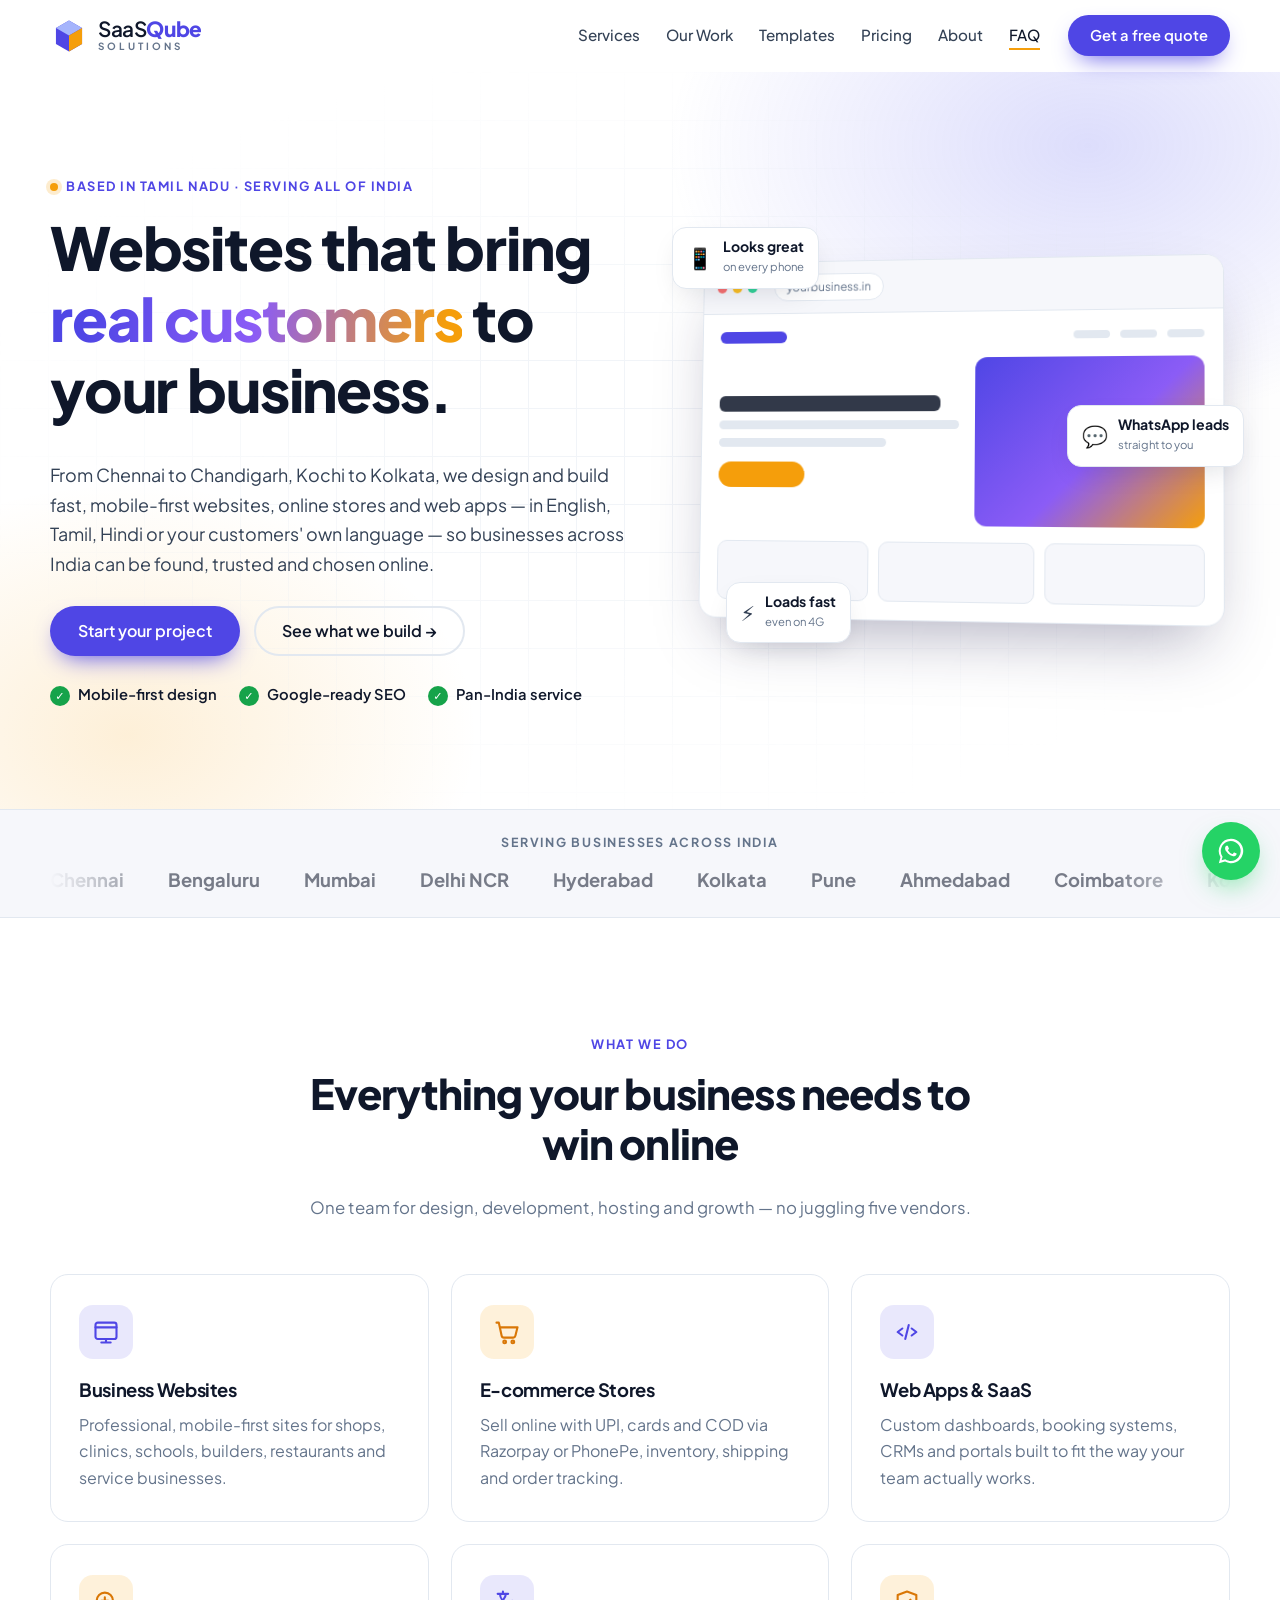
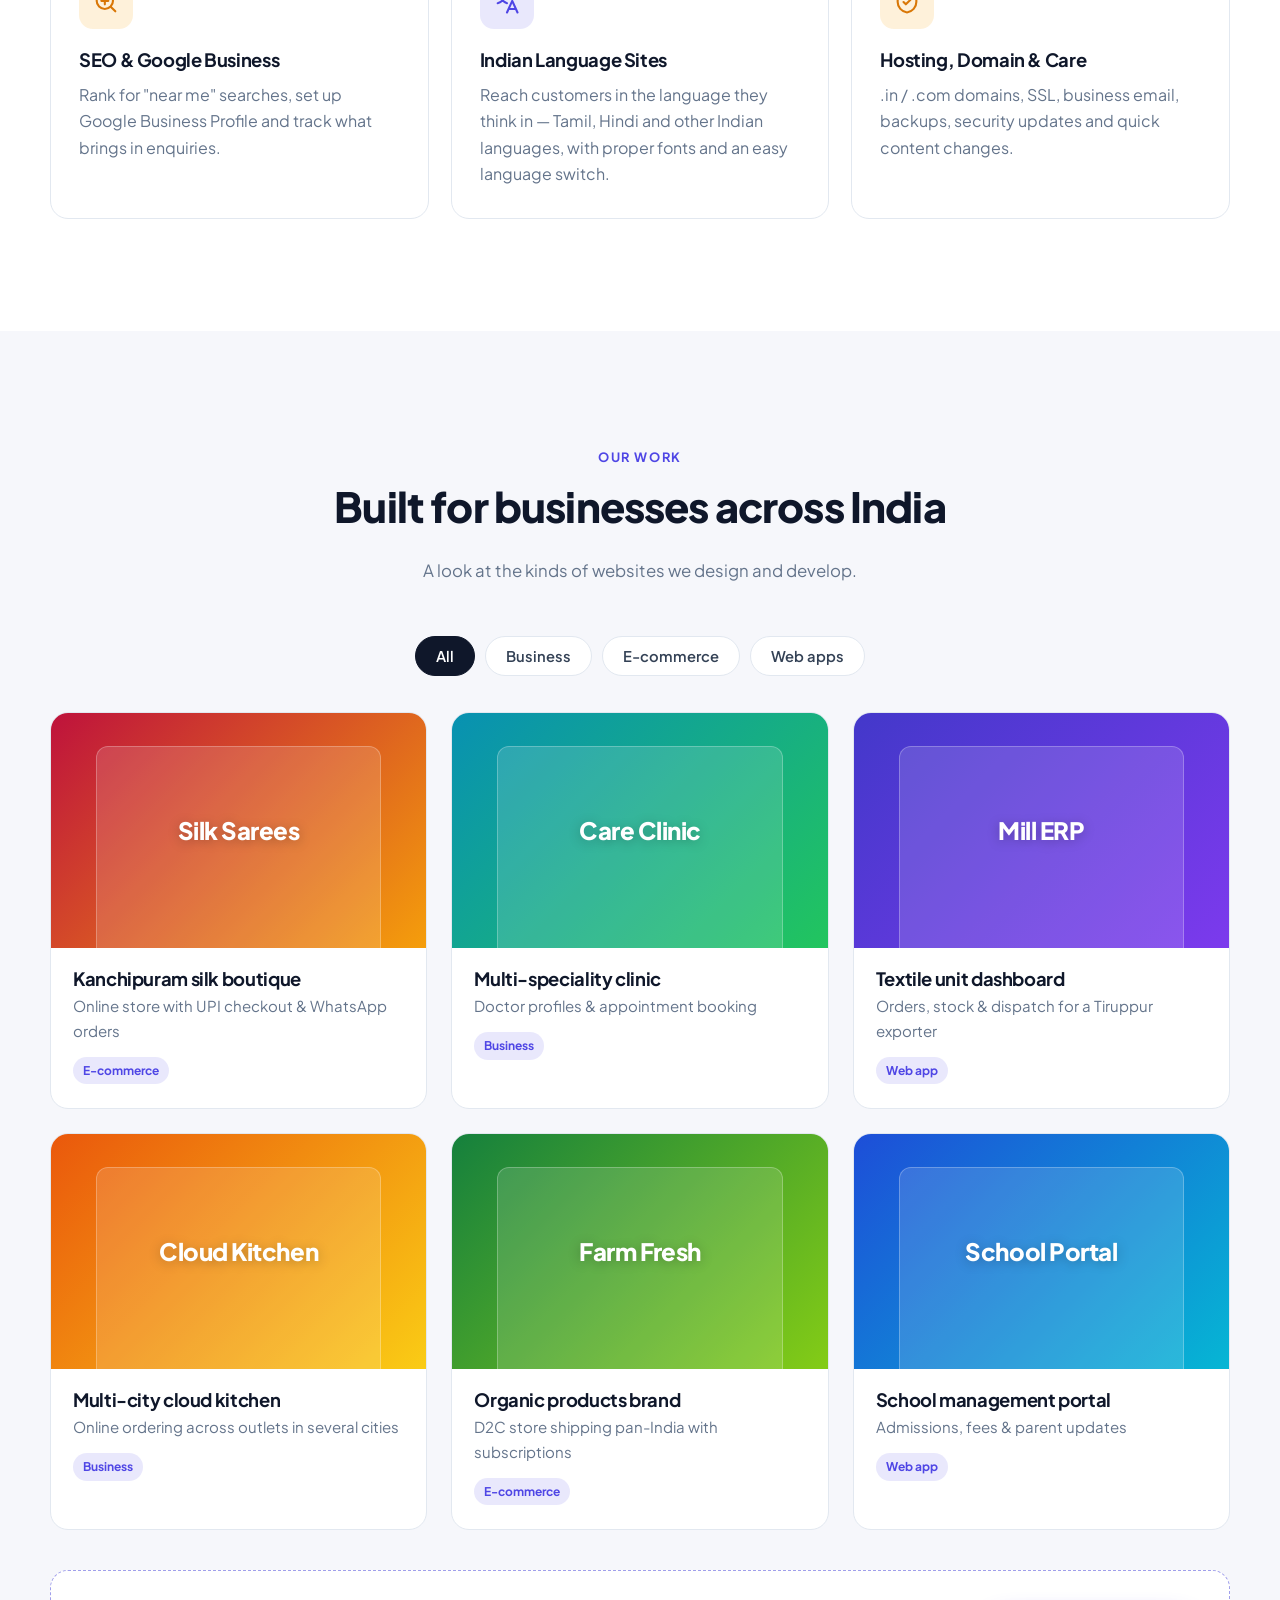
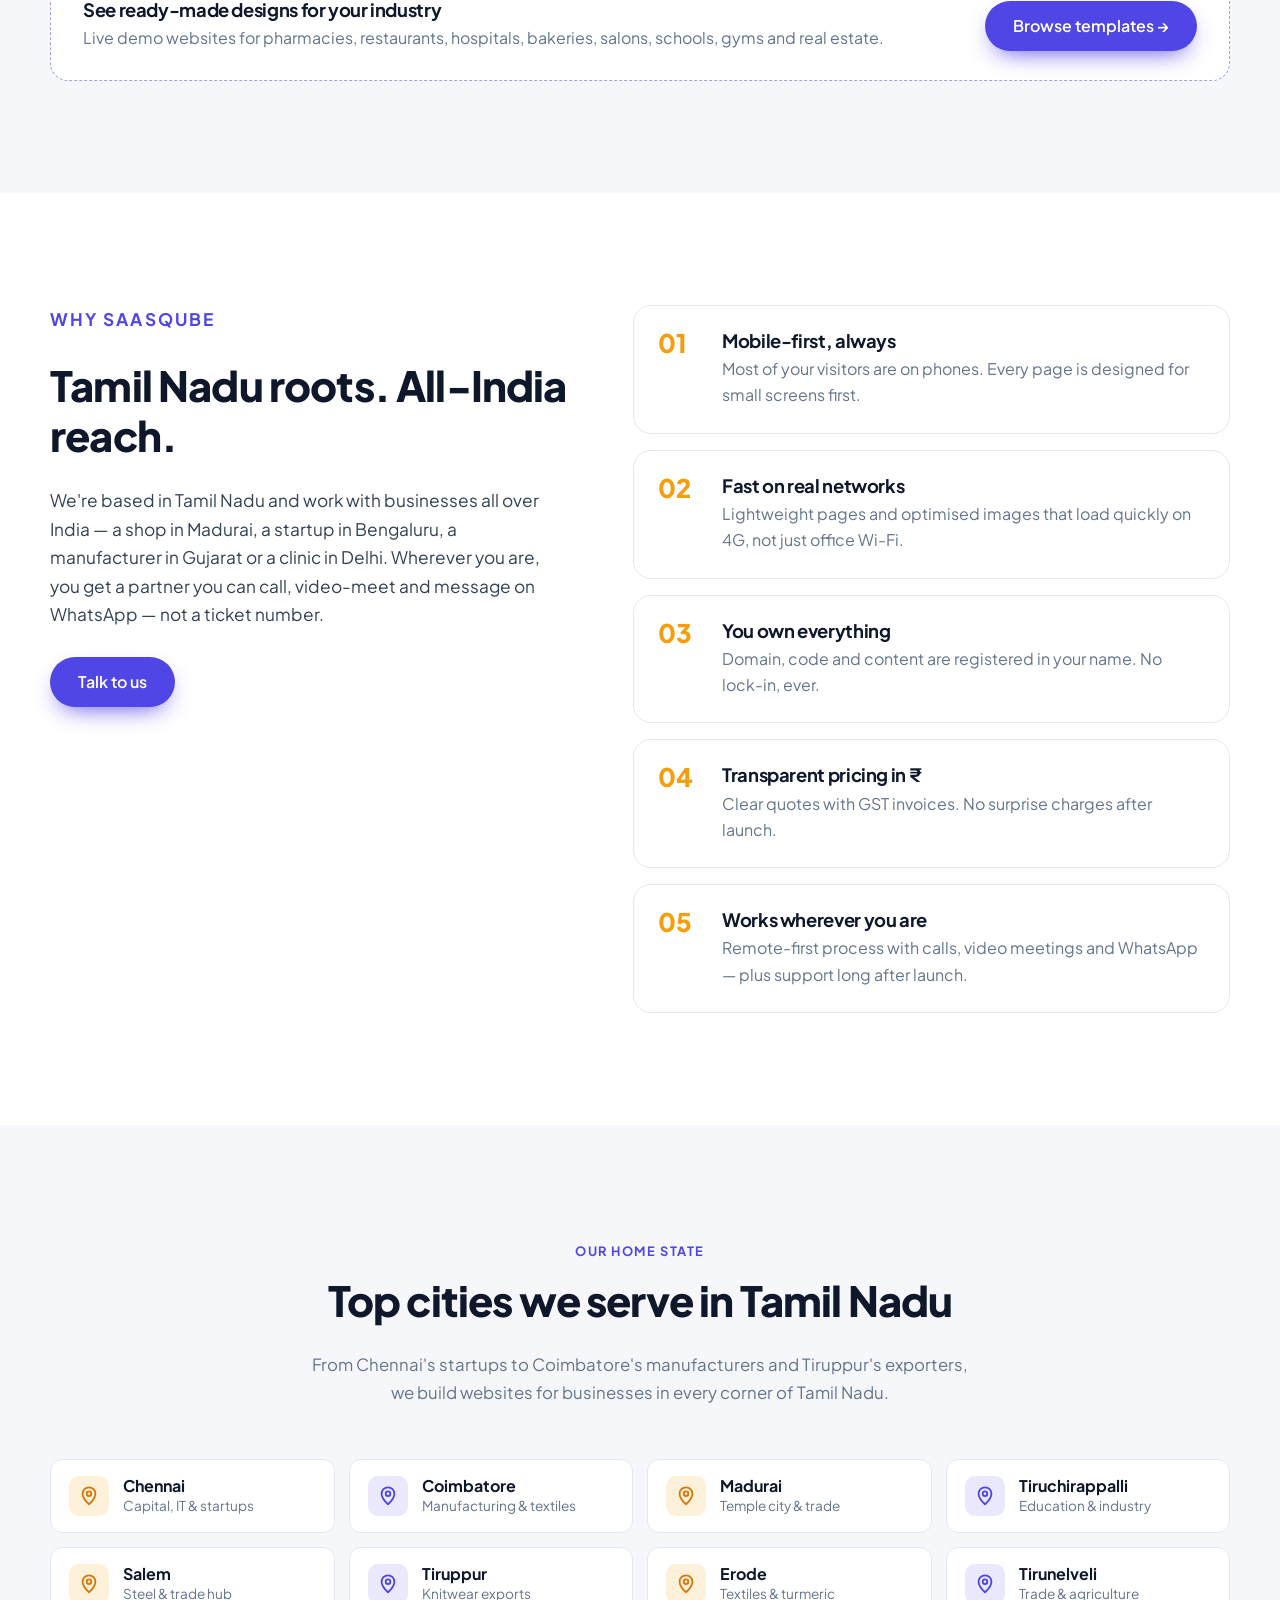
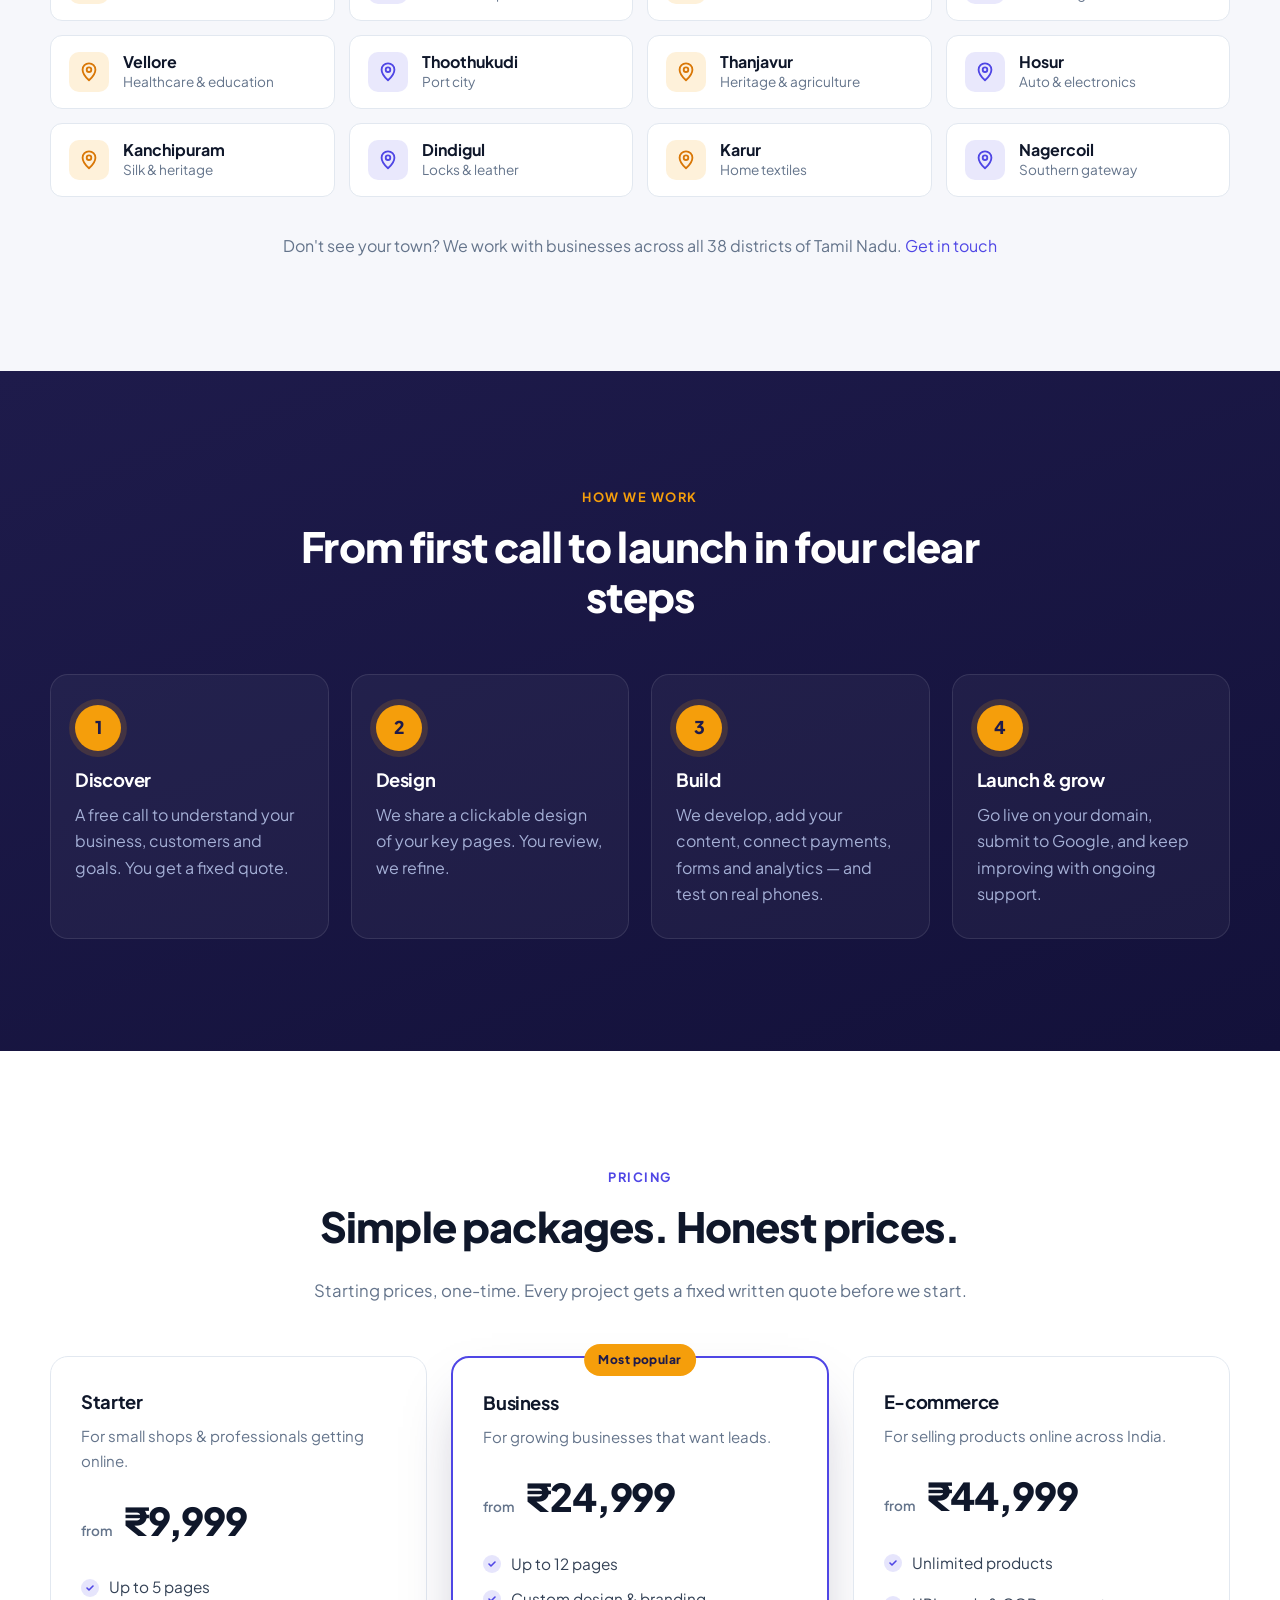
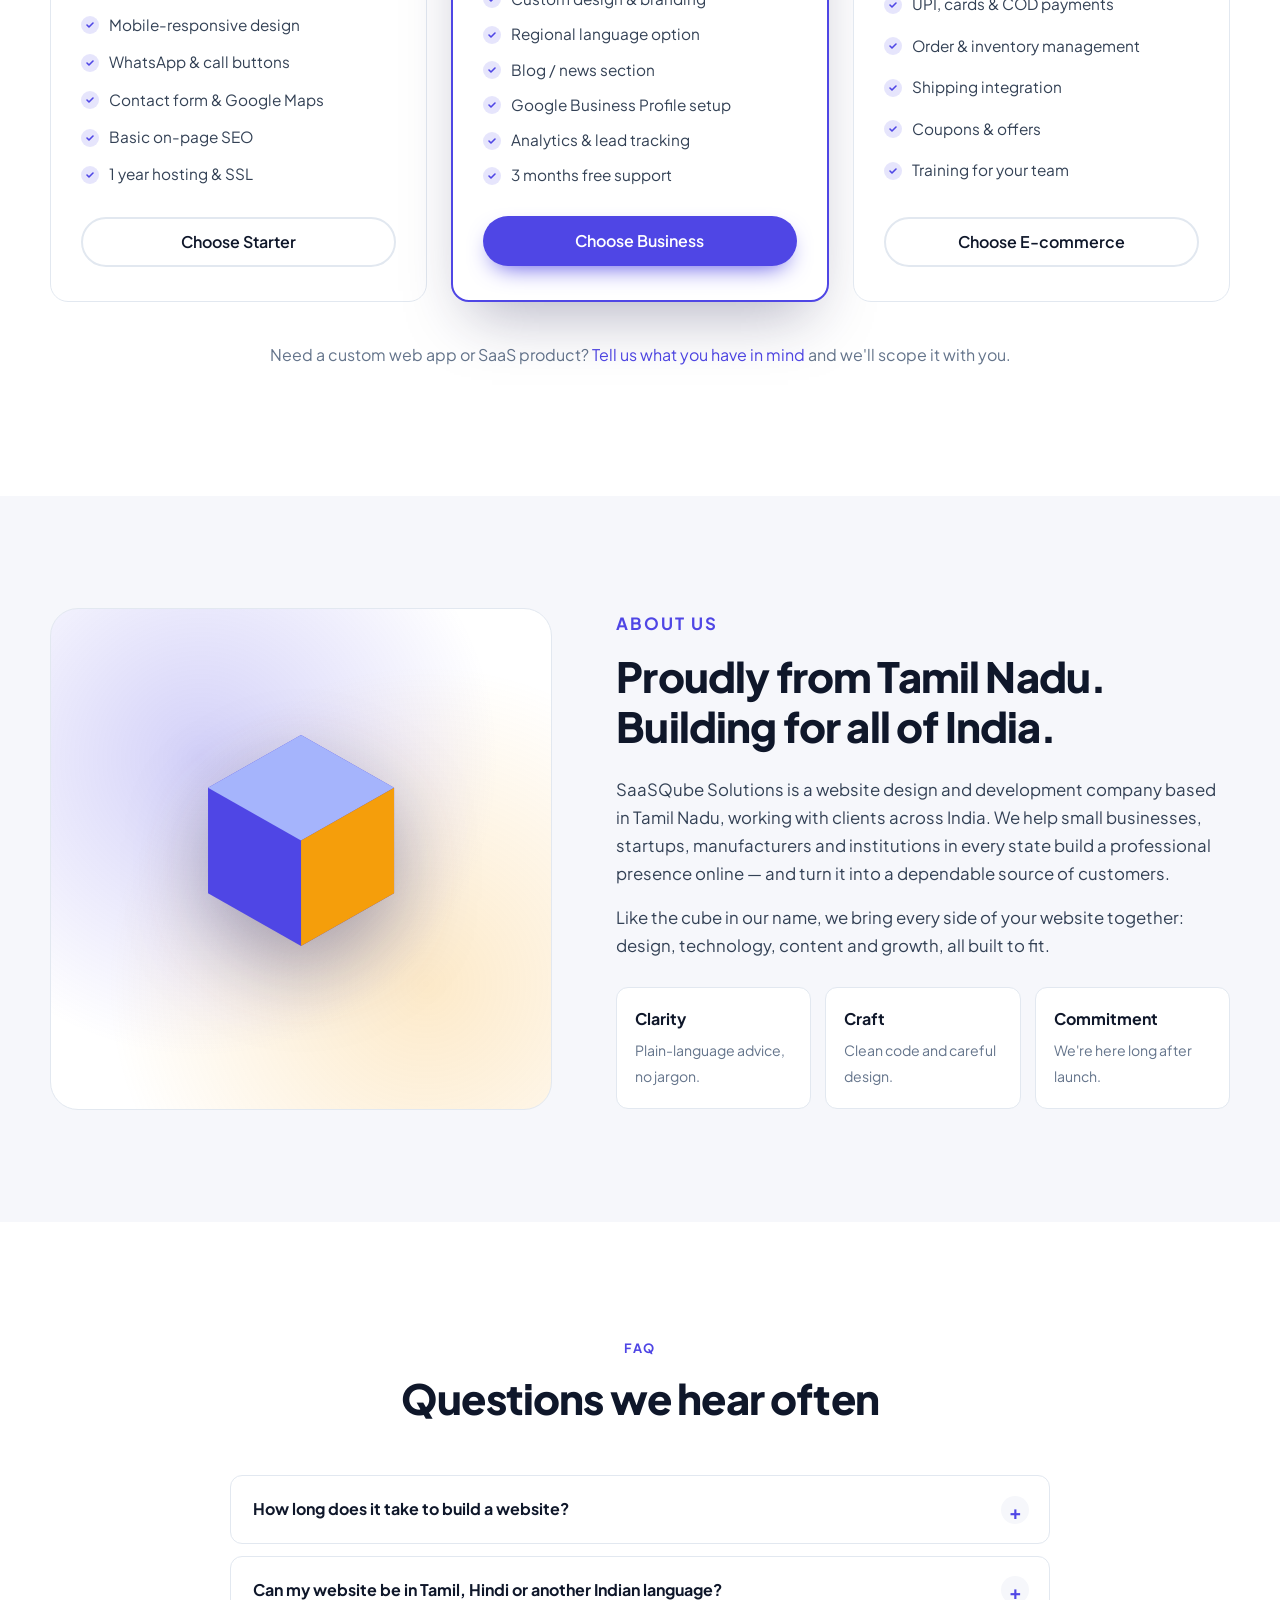
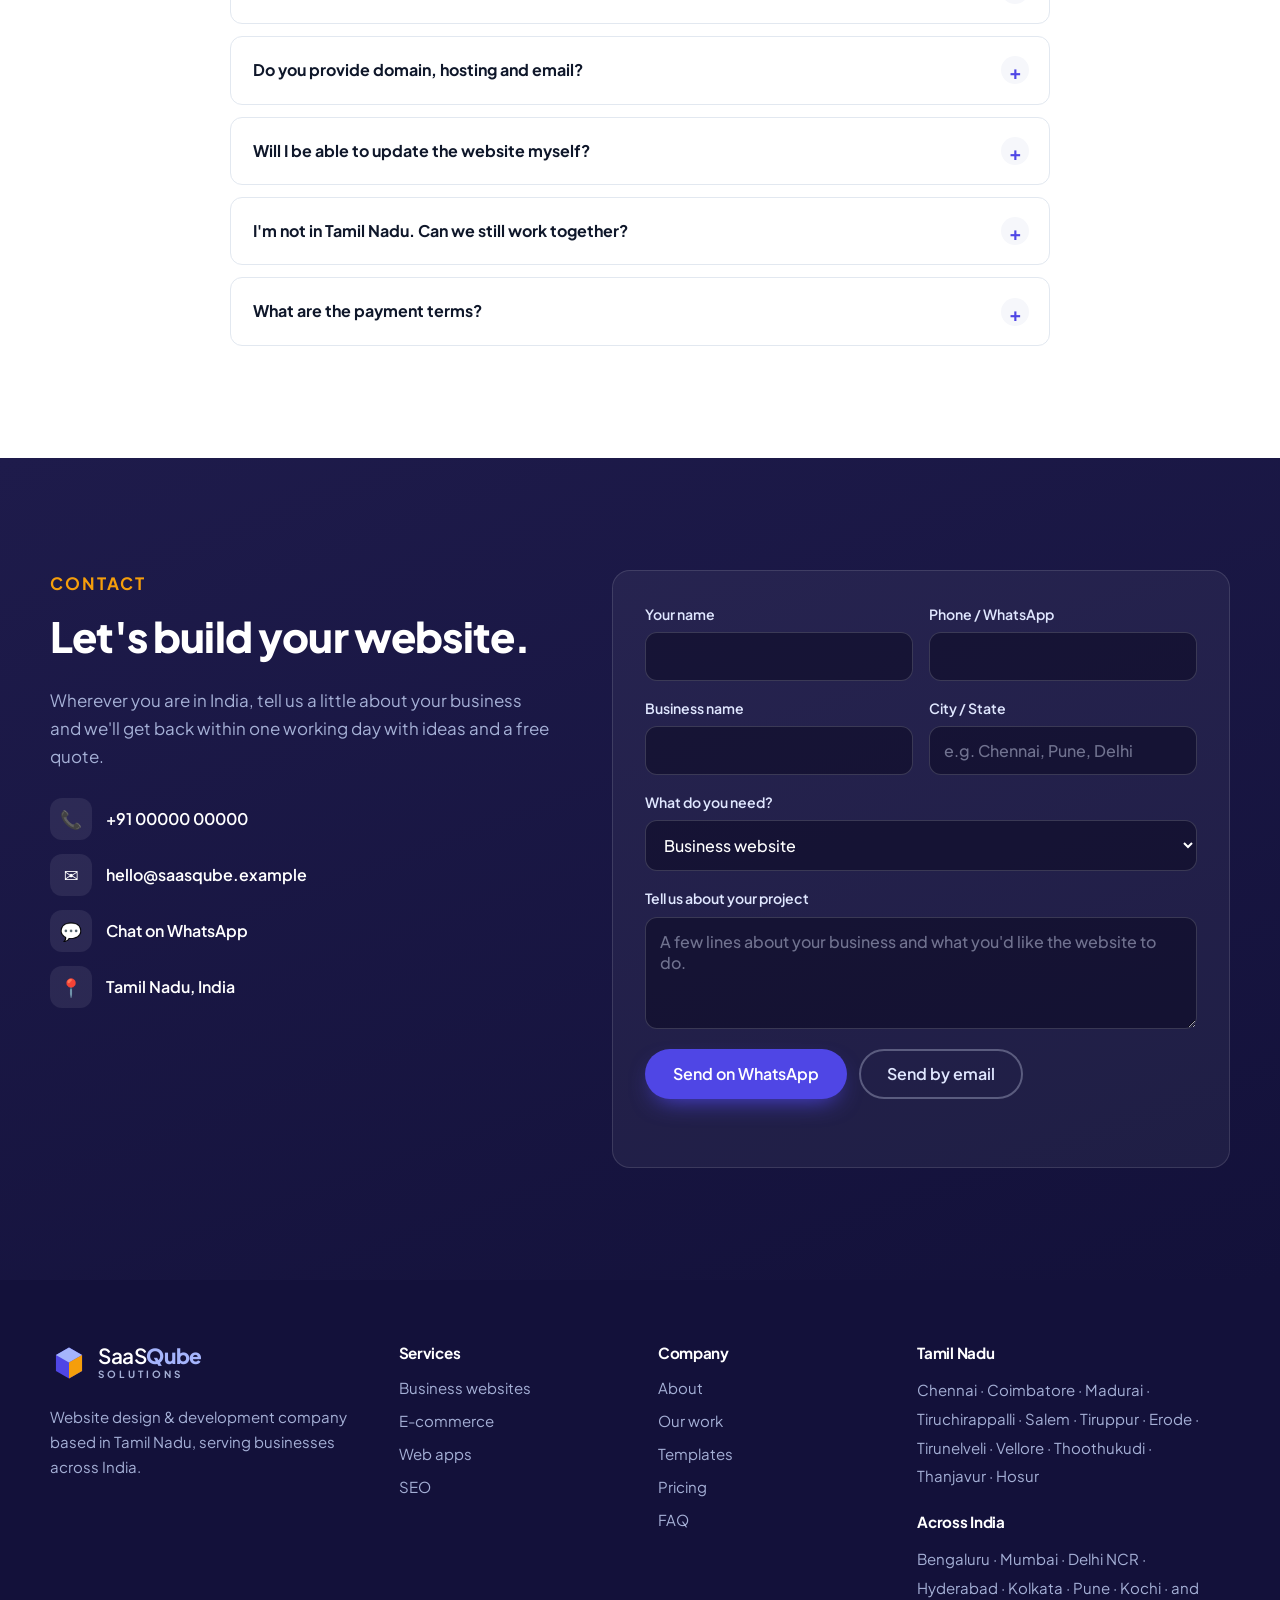
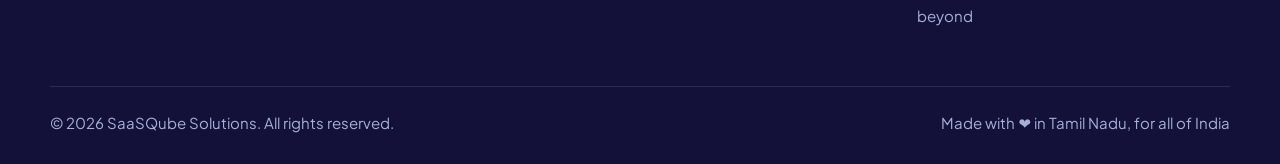
==== commit cae942cb: "Add industry website templates for client demos New templates/ gallery with live previews of eight d" ====
--- a/index.html
+++ b/index.html
@@ -51,7 +51,7 @@
         <ul>
           <li><a href="#services">Services</a></li>
           <li><a href="#work">Our Work</a></li>
-          <li><a href="#process">Process</a></li>
+          <li><a href="templates/">Templates</a></li>
           <li><a href="#pricing">Pricing</a></li>
           <li><a href="#about">About</a></li>
           <li><a href="#faq">FAQ</a></li>
@@ -220,6 +220,13 @@
             <div class="work-thumb t-school"><span>School Portal</span></div>
             <div class="work-info"><h3>School management portal</h3><p>Admissions, fees &amp; parent updates</p><span class="tag">Web app</span></div>
           </article>
+        </div>
+        <div class="work-cta reveal">
+          <div>
+            <h3>See ready-made designs for your industry</h3>
+            <p>Live demo websites for pharmacies, restaurants, hospitals, bakeries, salons, schools, gyms and real estate.</p>
+          </div>
+          <a href="templates/" class="btn btn-primary">Browse templates →</a>
         </div>
       </div>
     </section>
@@ -470,7 +477,7 @@
       </div>
       <div>
         <h4>Company</h4>
-        <ul><li><a href="#about">About</a></li><li><a href="#work">Our work</a></li><li><a href="#pricing">Pricing</a></li><li><a href="#faq">FAQ</a></li></ul>
+        <ul><li><a href="#about">About</a></li><li><a href="#work">Our work</a></li><li><a href="templates/">Templates</a></li><li><a href="#pricing">Pricing</a></li><li><a href="#faq">FAQ</a></li></ul>
       </div>
       <div>
         <h4>Tamil Nadu</h4>
--- a/css/style.css
+++ b/css/style.css
@@ -305,6 +305,13 @@
 @media (max-width: 960px) { .work-grid { grid-template-columns: repeat(2, 1fr); } }
 @media (max-width: 620px) { .work-grid { grid-template-columns: 1fr; } }
 
+.work-cta {
+  margin-top: 40px; padding: 28px 32px; border-radius: var(--radius); display: flex; align-items: center; justify-content: space-between; gap: 24px; flex-wrap: wrap;
+  background: var(--surface); border: 1px dashed color-mix(in srgb, var(--brand) 45%, var(--line));
+}
+.work-cta h3 { margin-bottom: 4px; }
+.work-cta p { margin: 0; color: var(--muted); }
+
 /* ---------- Why ---------- */
 .why-grid { display: grid; grid-template-columns: 1fr 1.15fr; gap: 64px; align-items: start; }
 .why-copy { position: sticky; top: calc(var(--header-h) + 32px); }
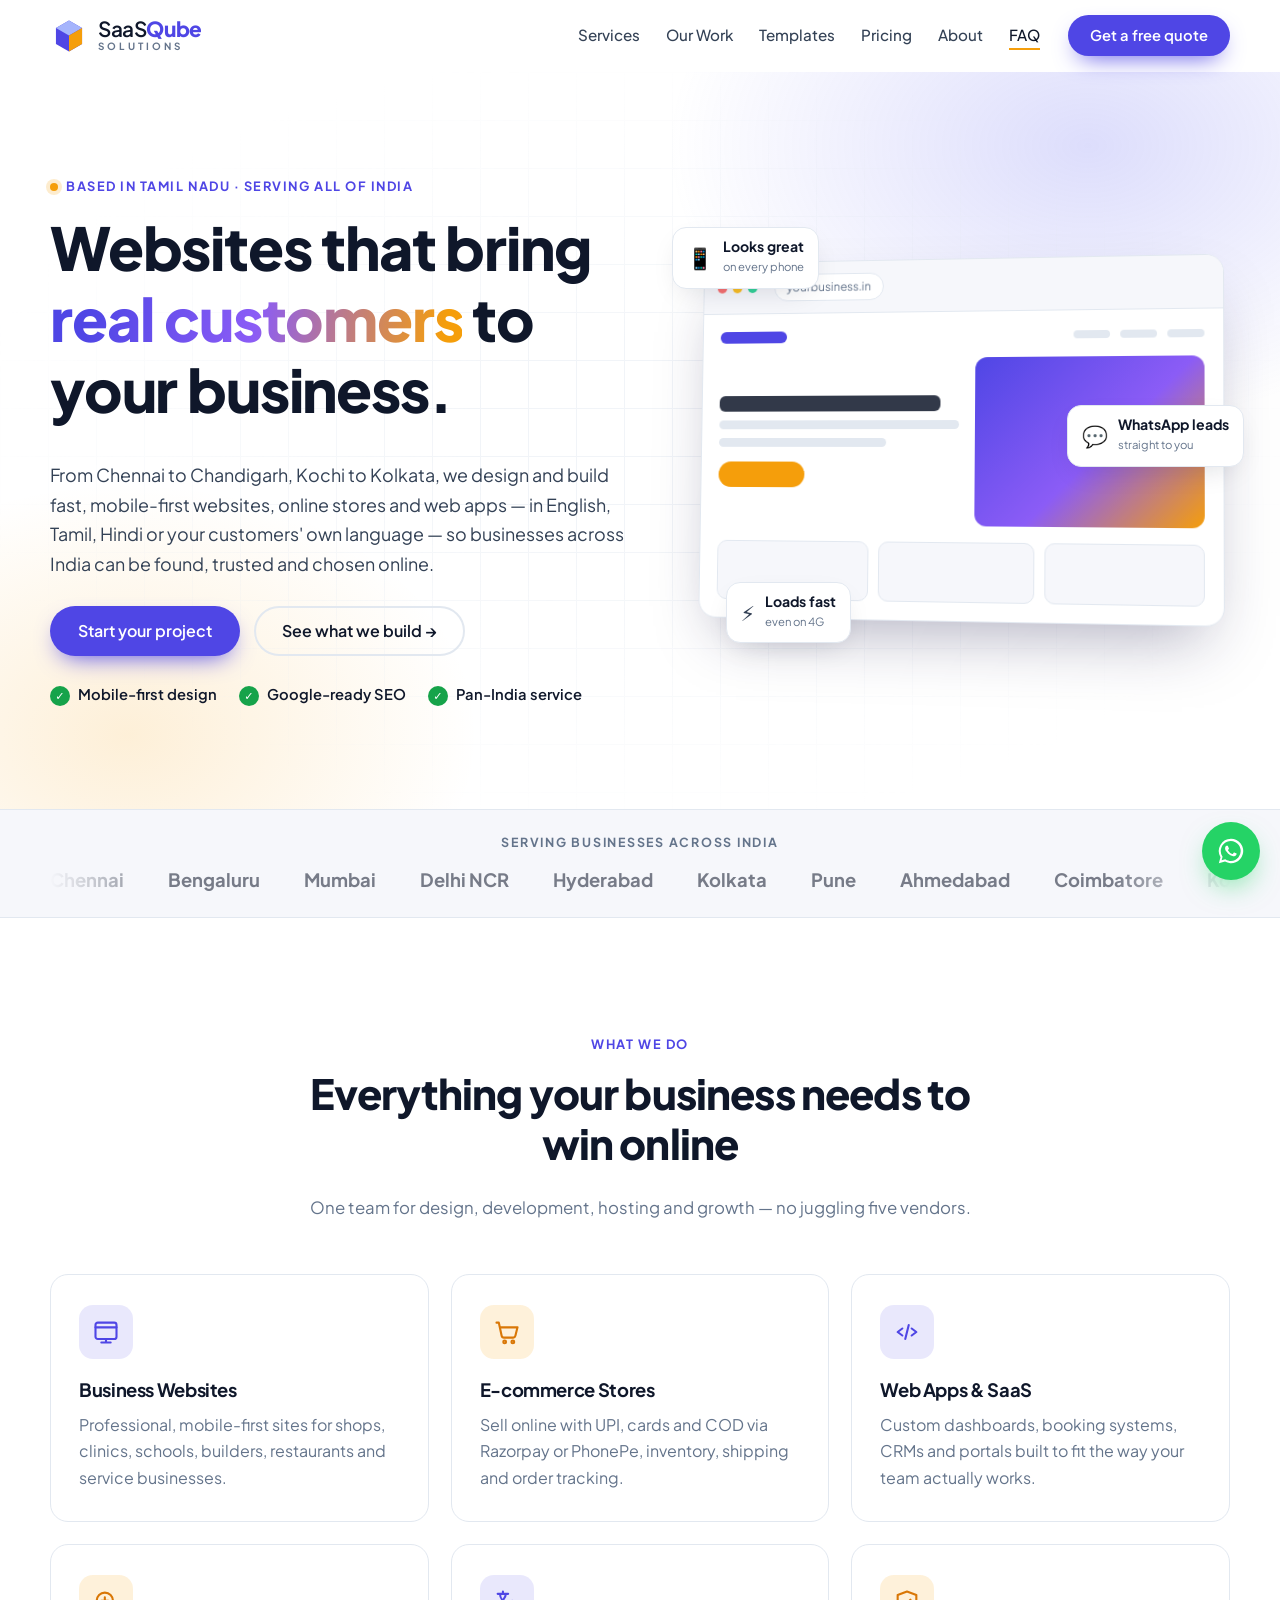
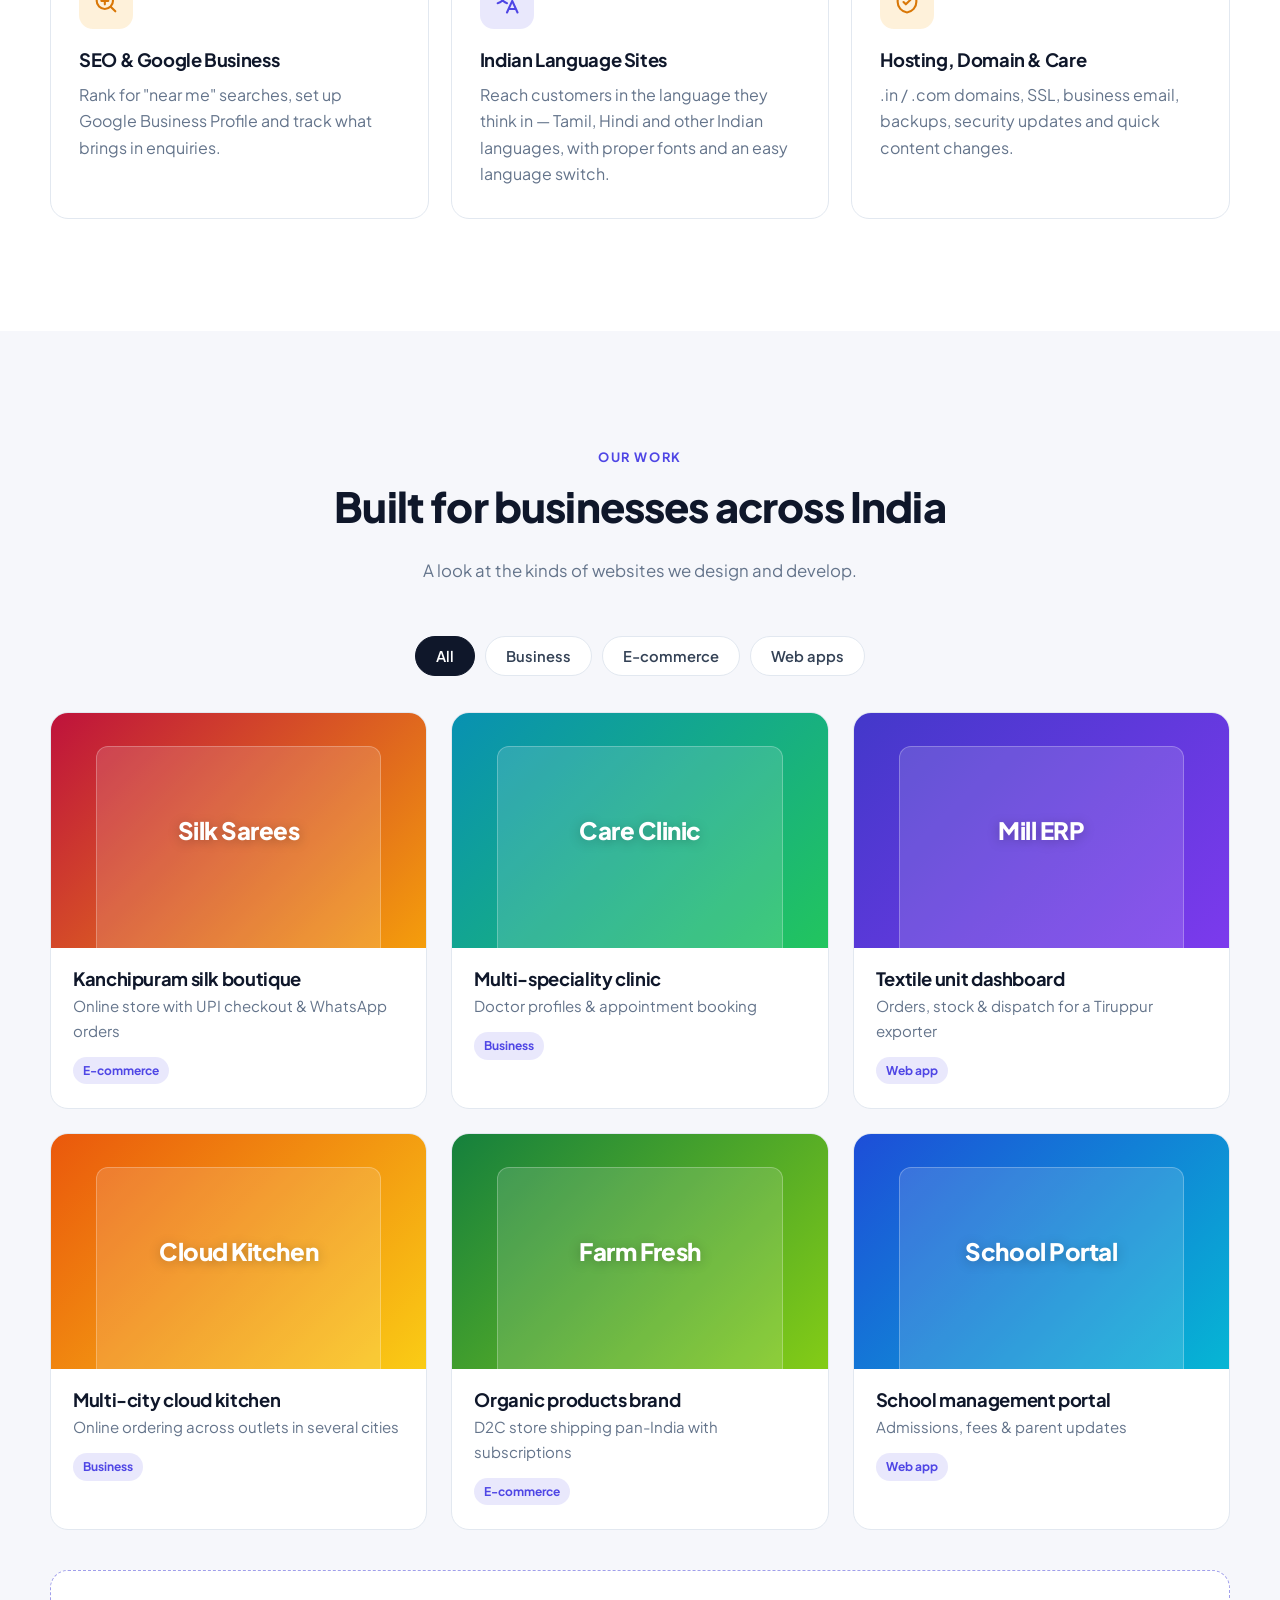
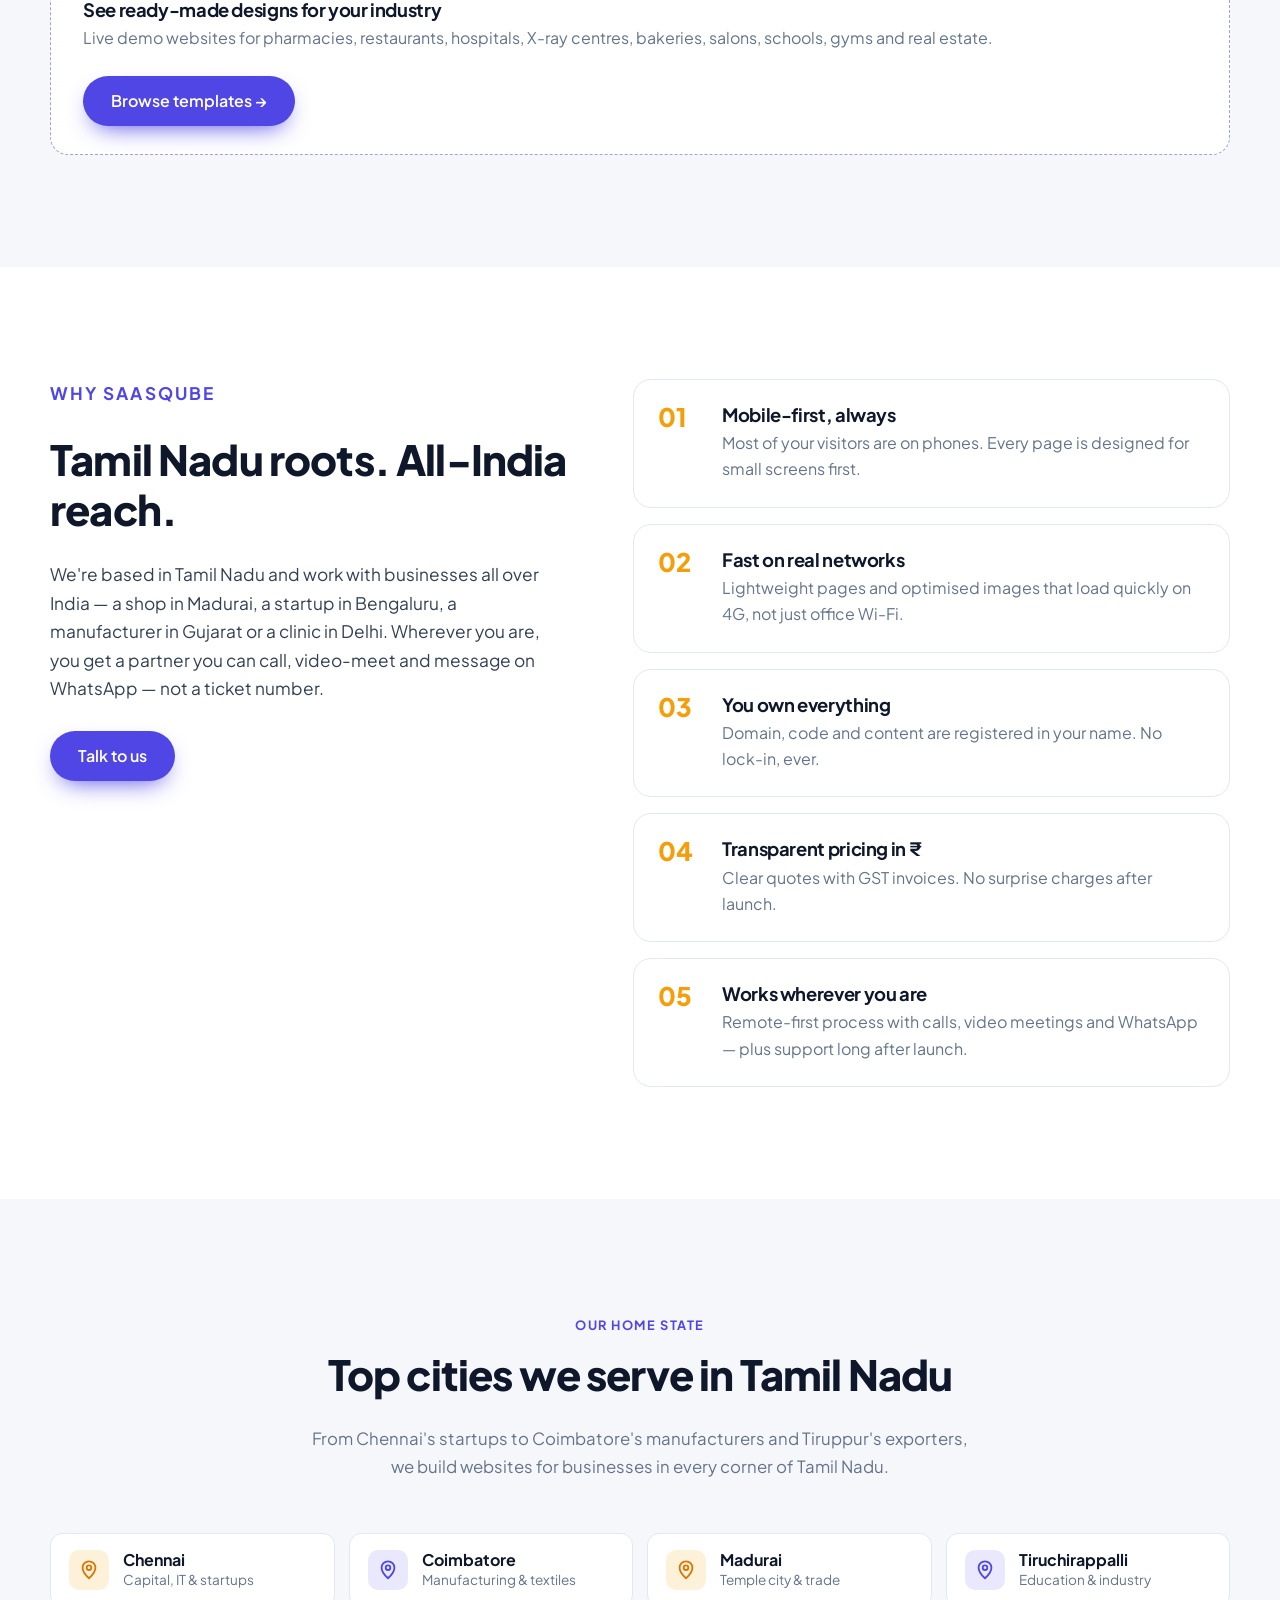
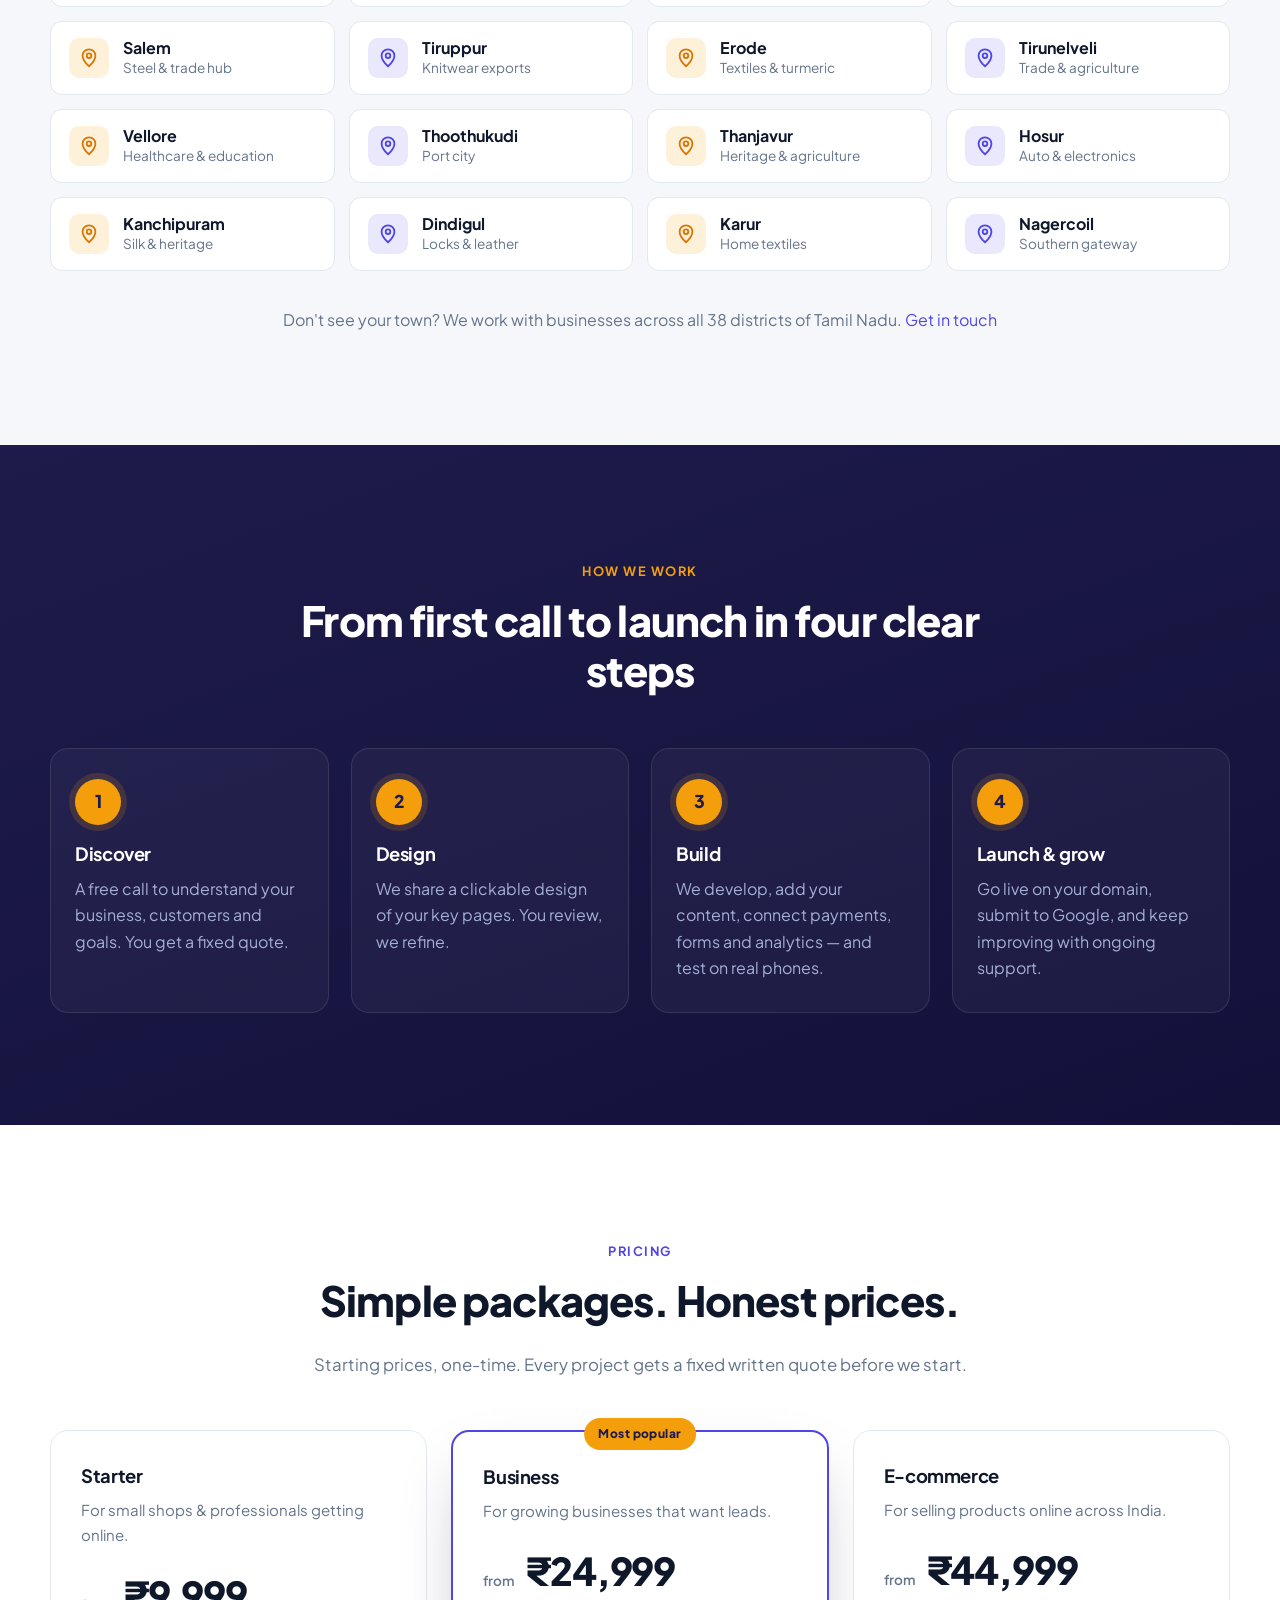
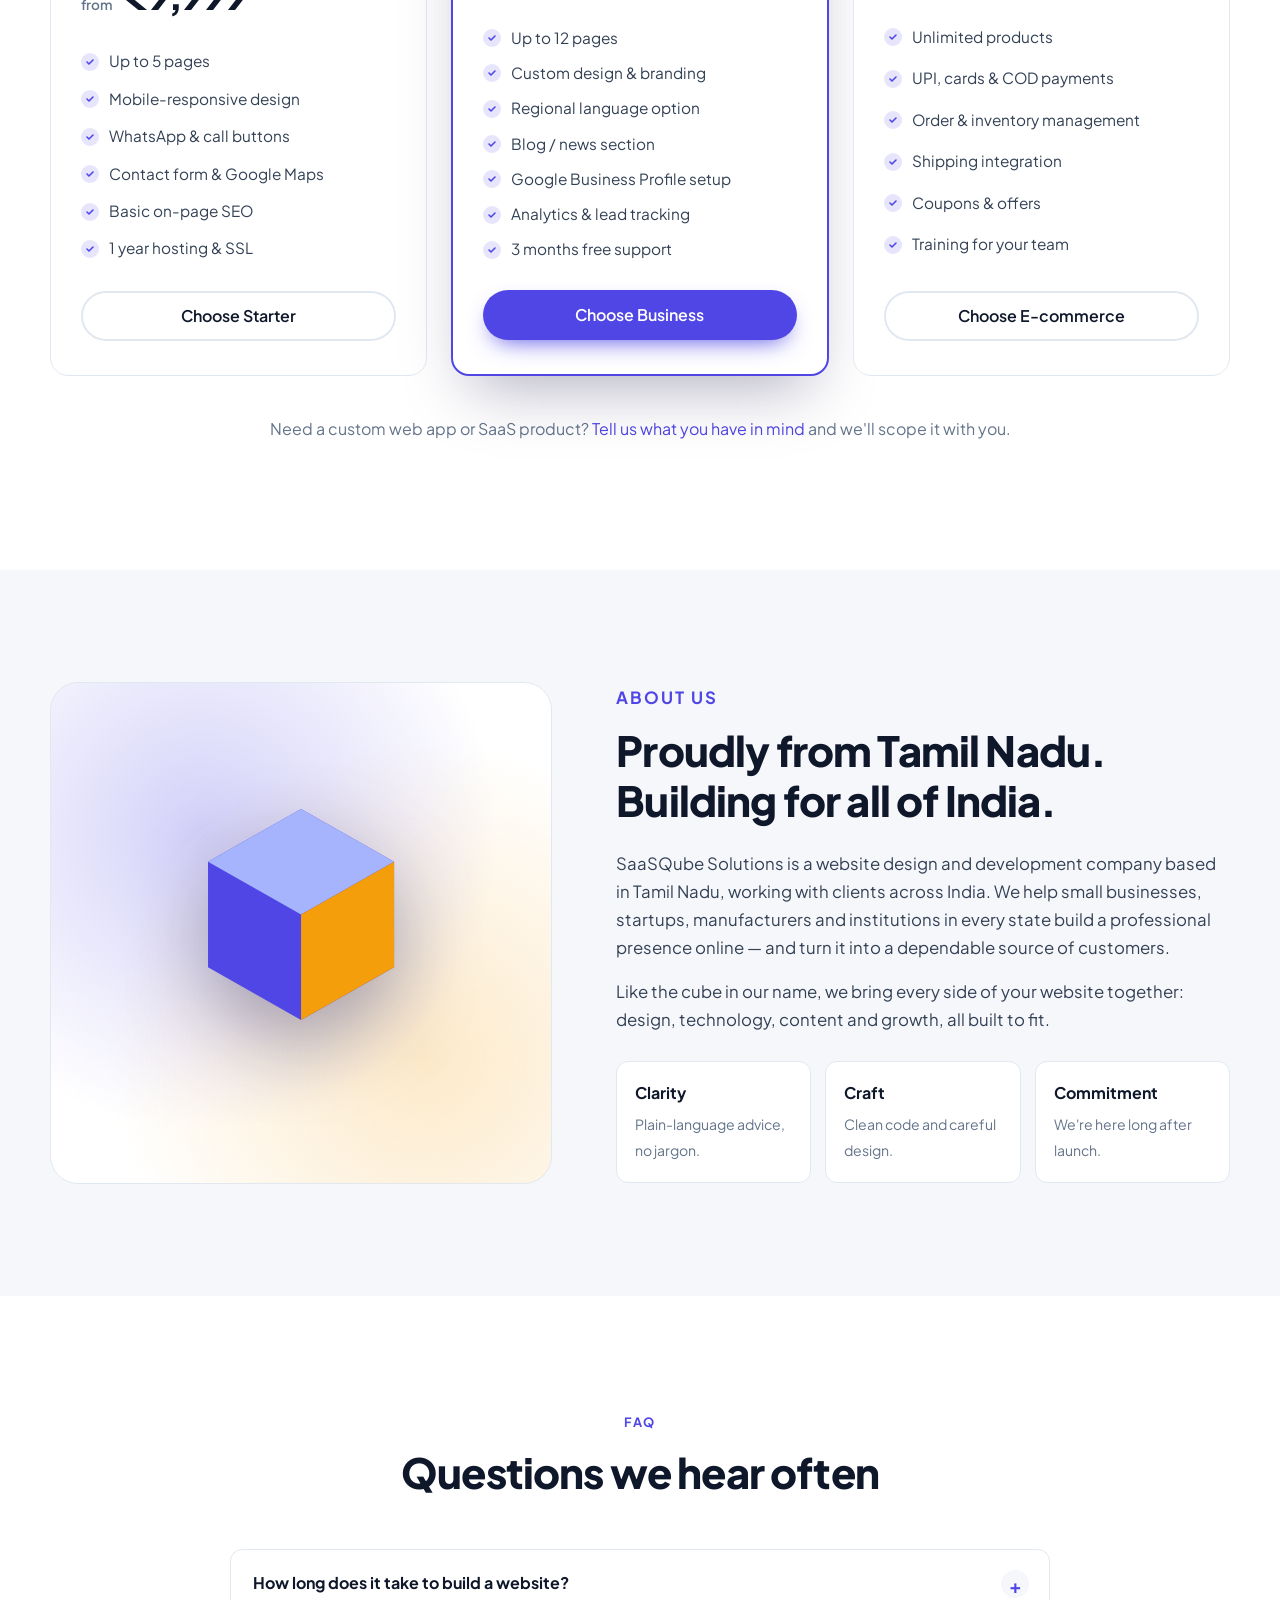
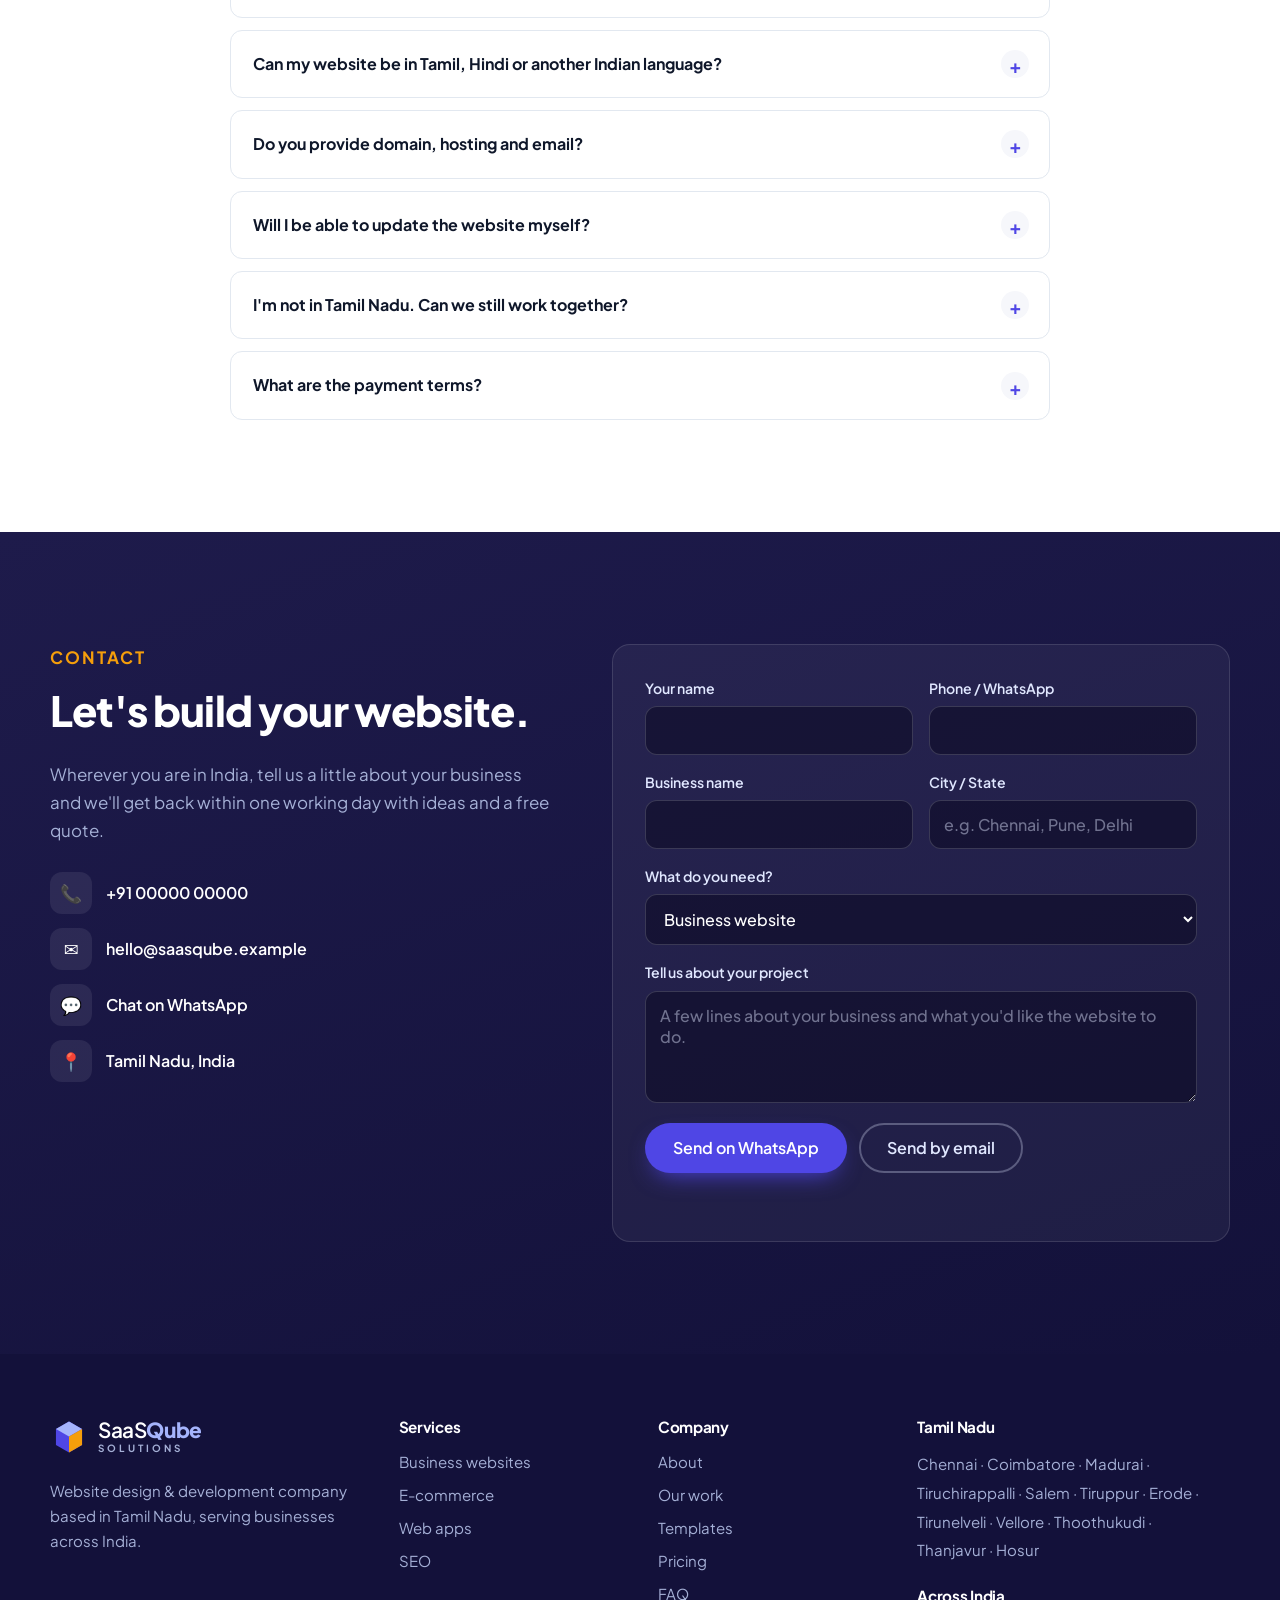
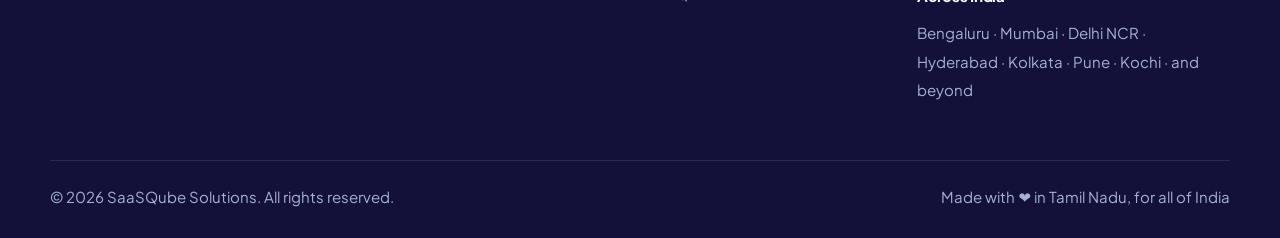
==== commit be09a45b: "Add X-ray & diagnostic centre template New templates/xray demo: dark lightbox hero with an animated " ====
--- a/index.html
+++ b/index.html
@@ -224,7 +224,7 @@
         <div class="work-cta reveal">
           <div>
             <h3>See ready-made designs for your industry</h3>
-            <p>Live demo websites for pharmacies, restaurants, hospitals, bakeries, salons, schools, gyms and real estate.</p>
+            <p>Live demo websites for pharmacies, restaurants, hospitals, X-ray centres, bakeries, salons, schools, gyms and real estate.</p>
           </div>
           <a href="templates/" class="btn btn-primary">Browse templates →</a>
         </div>
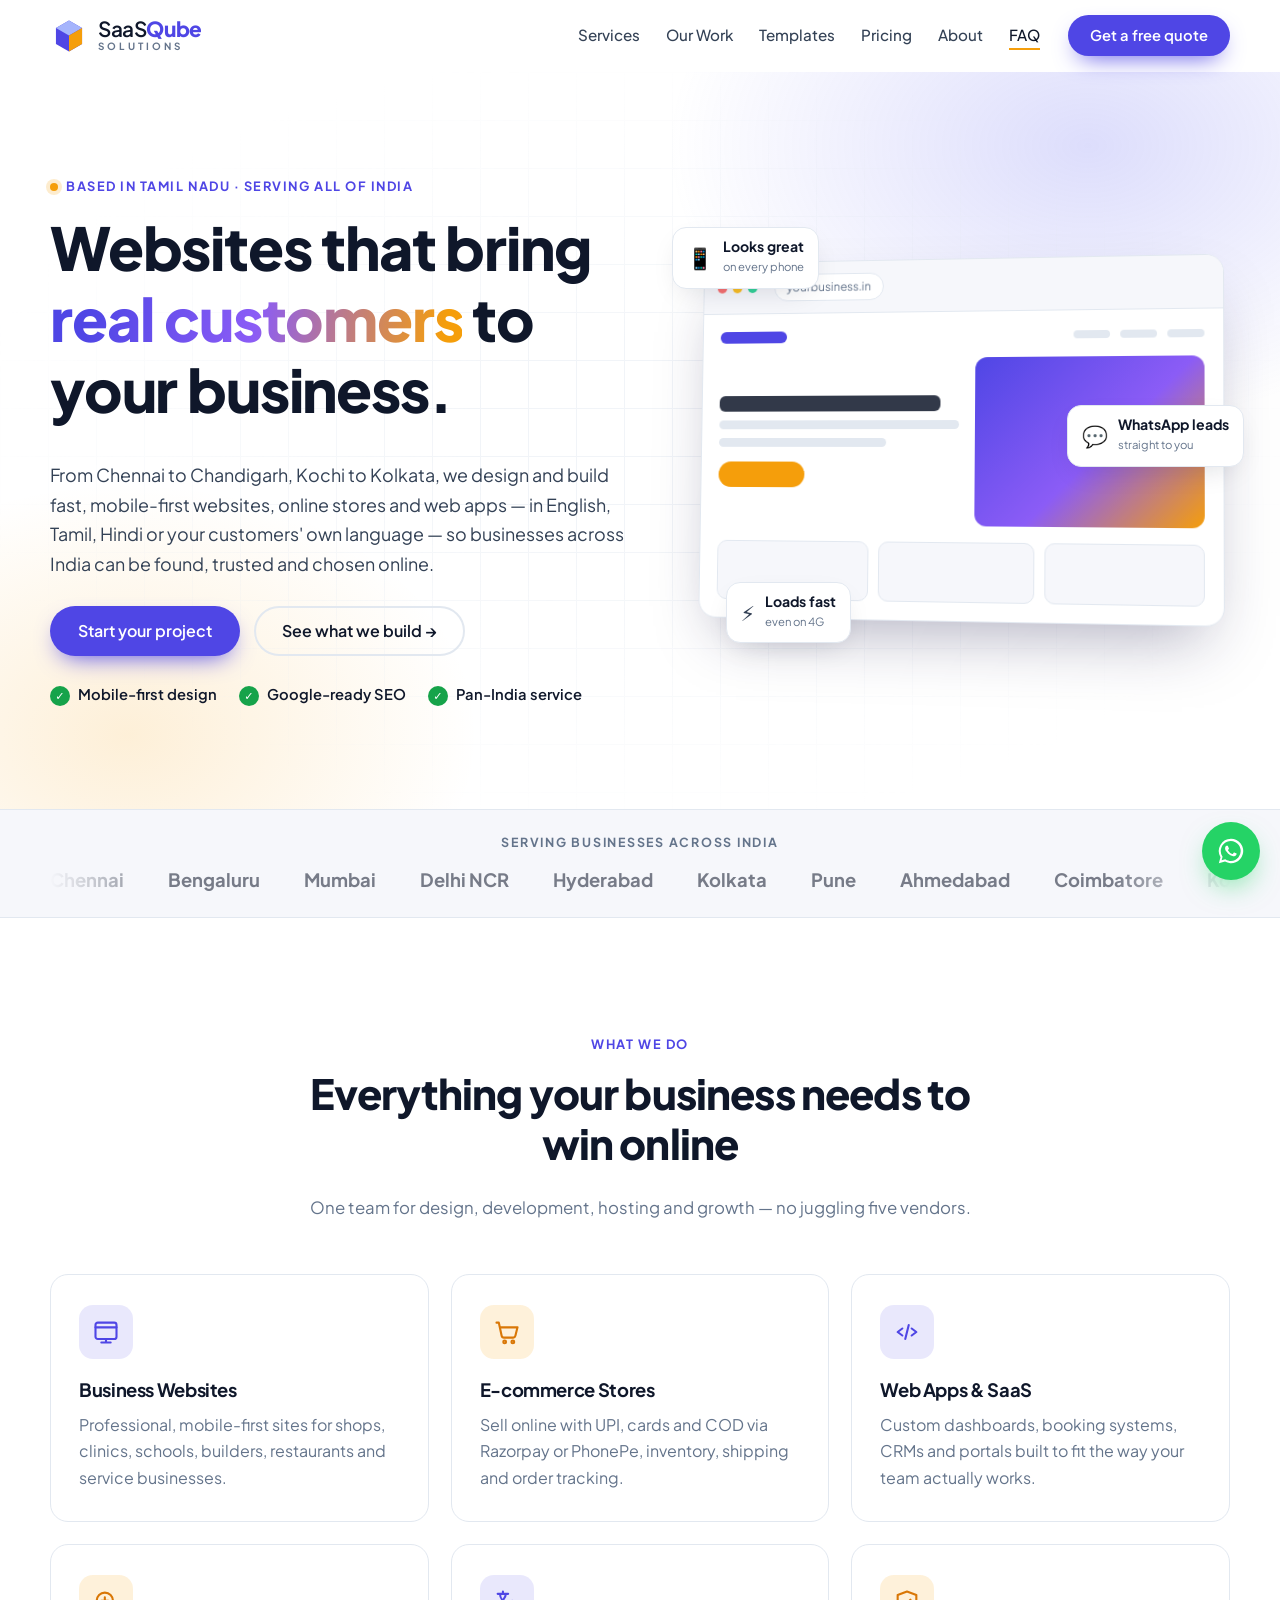
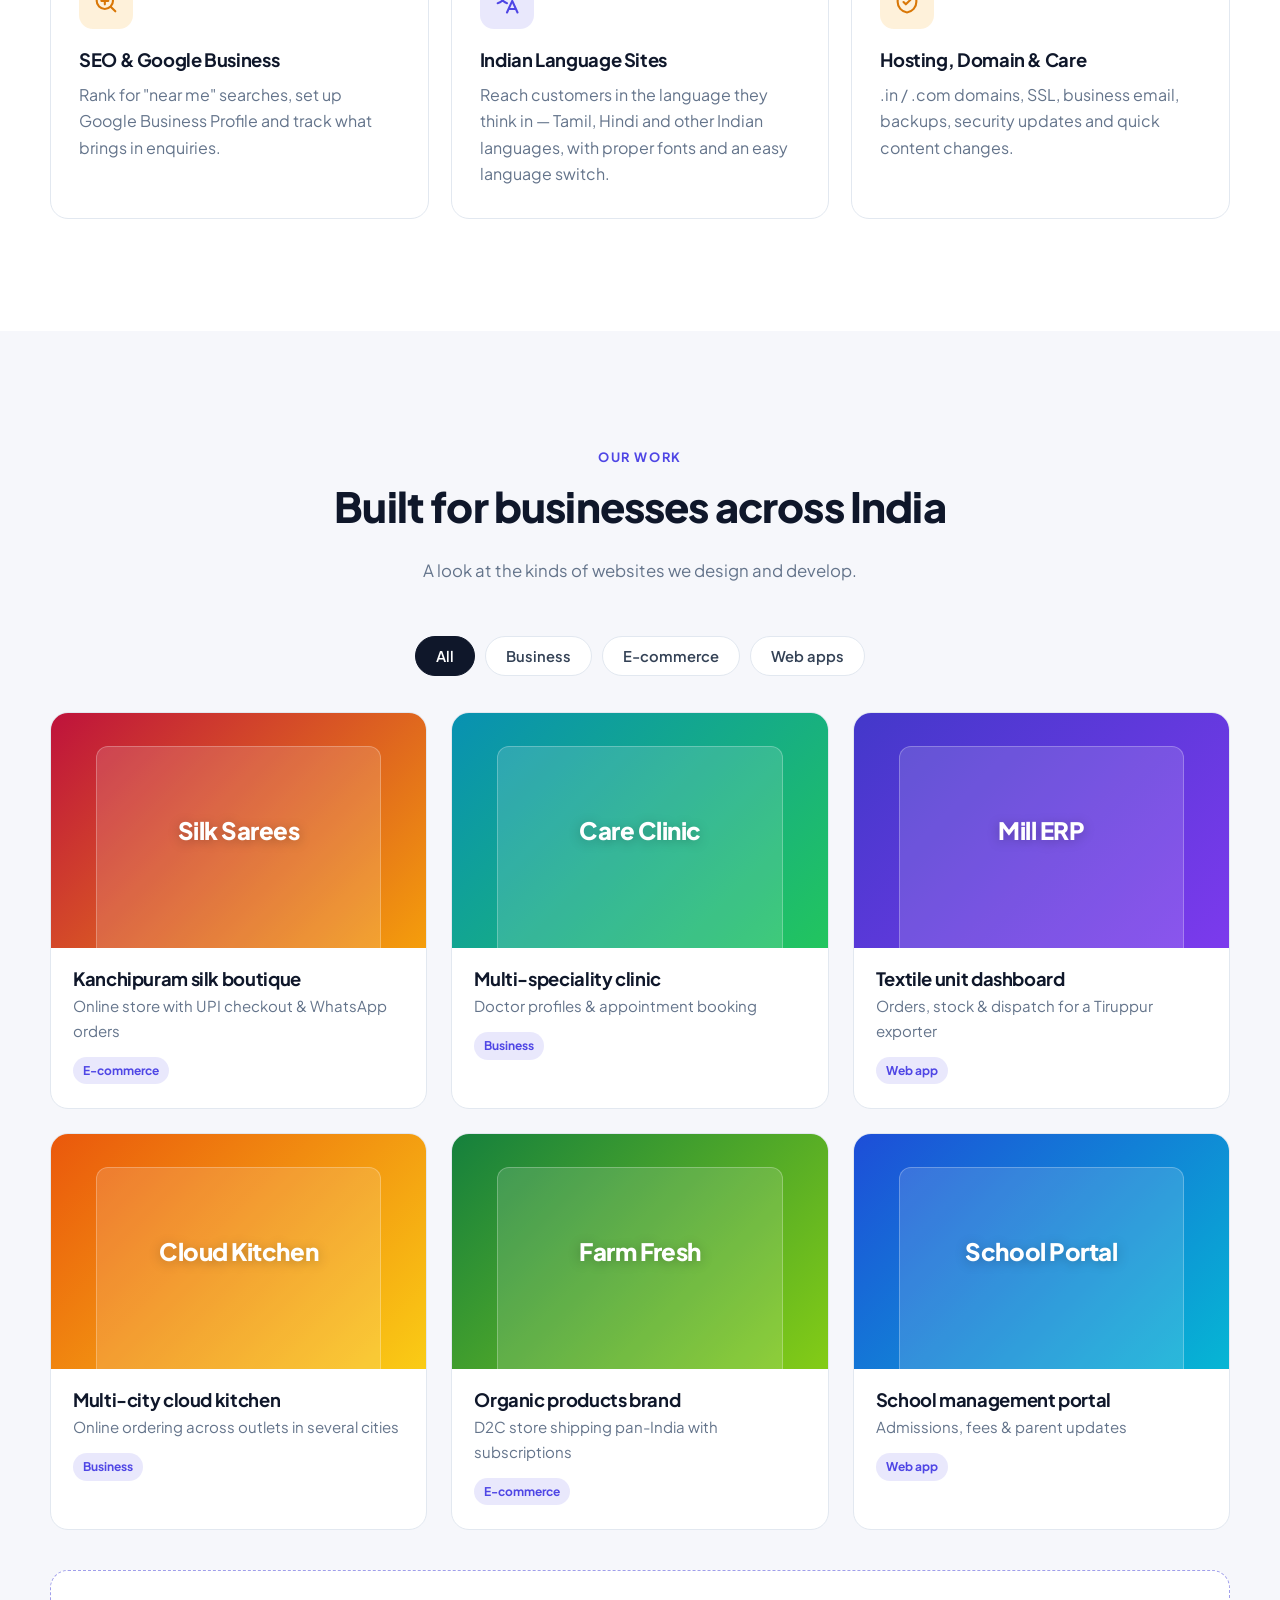
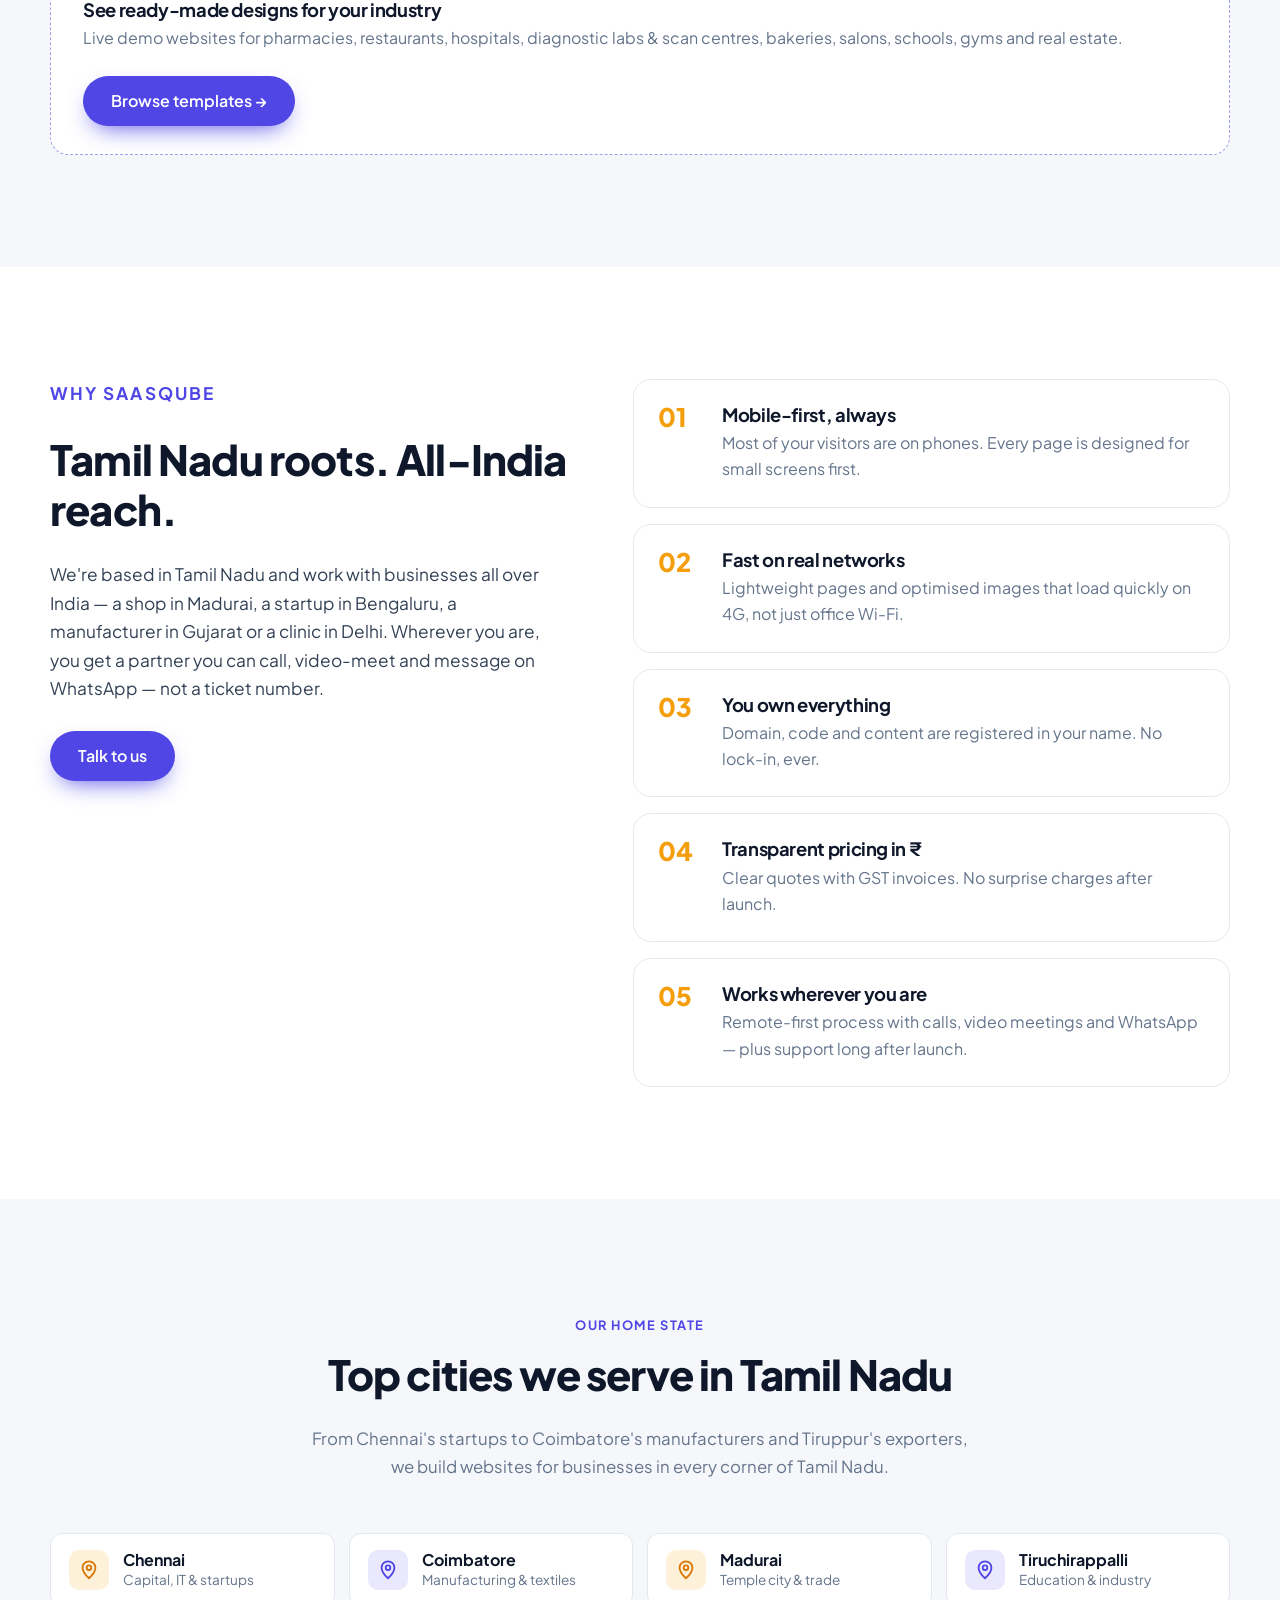
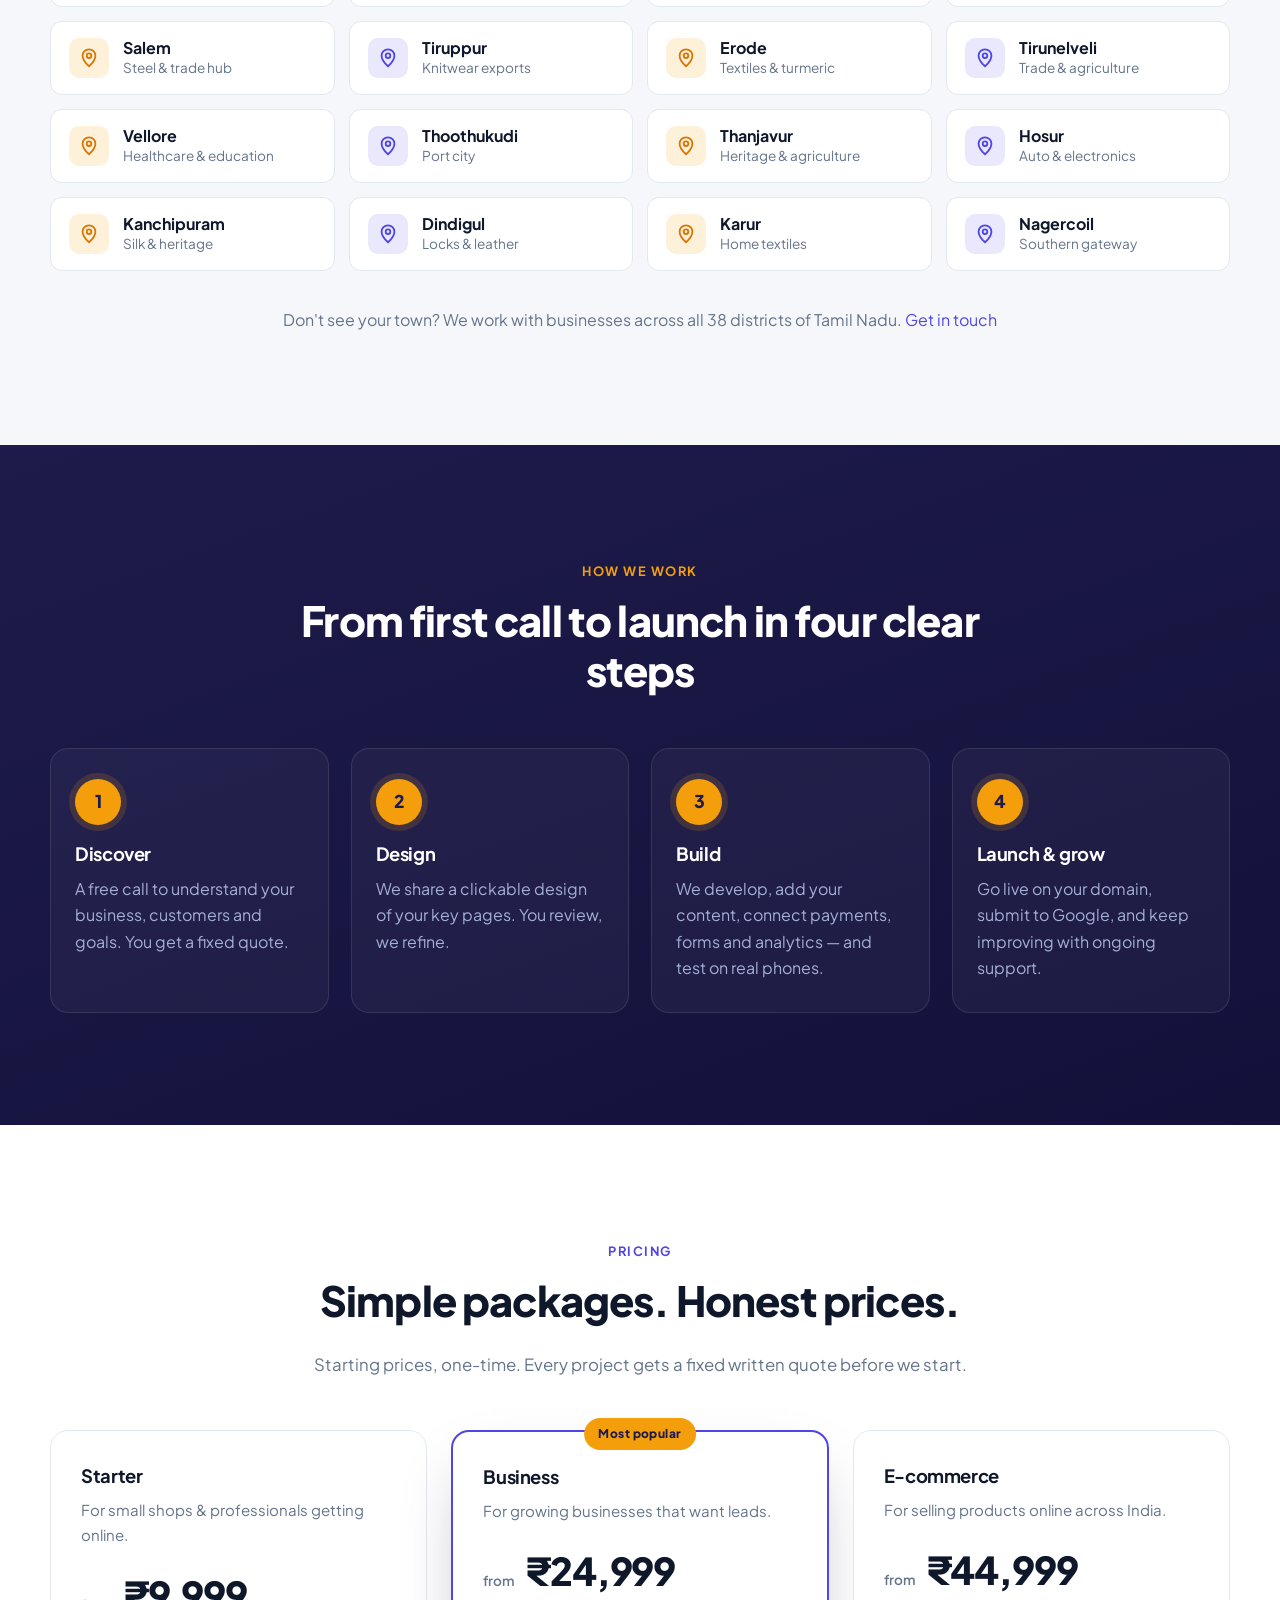
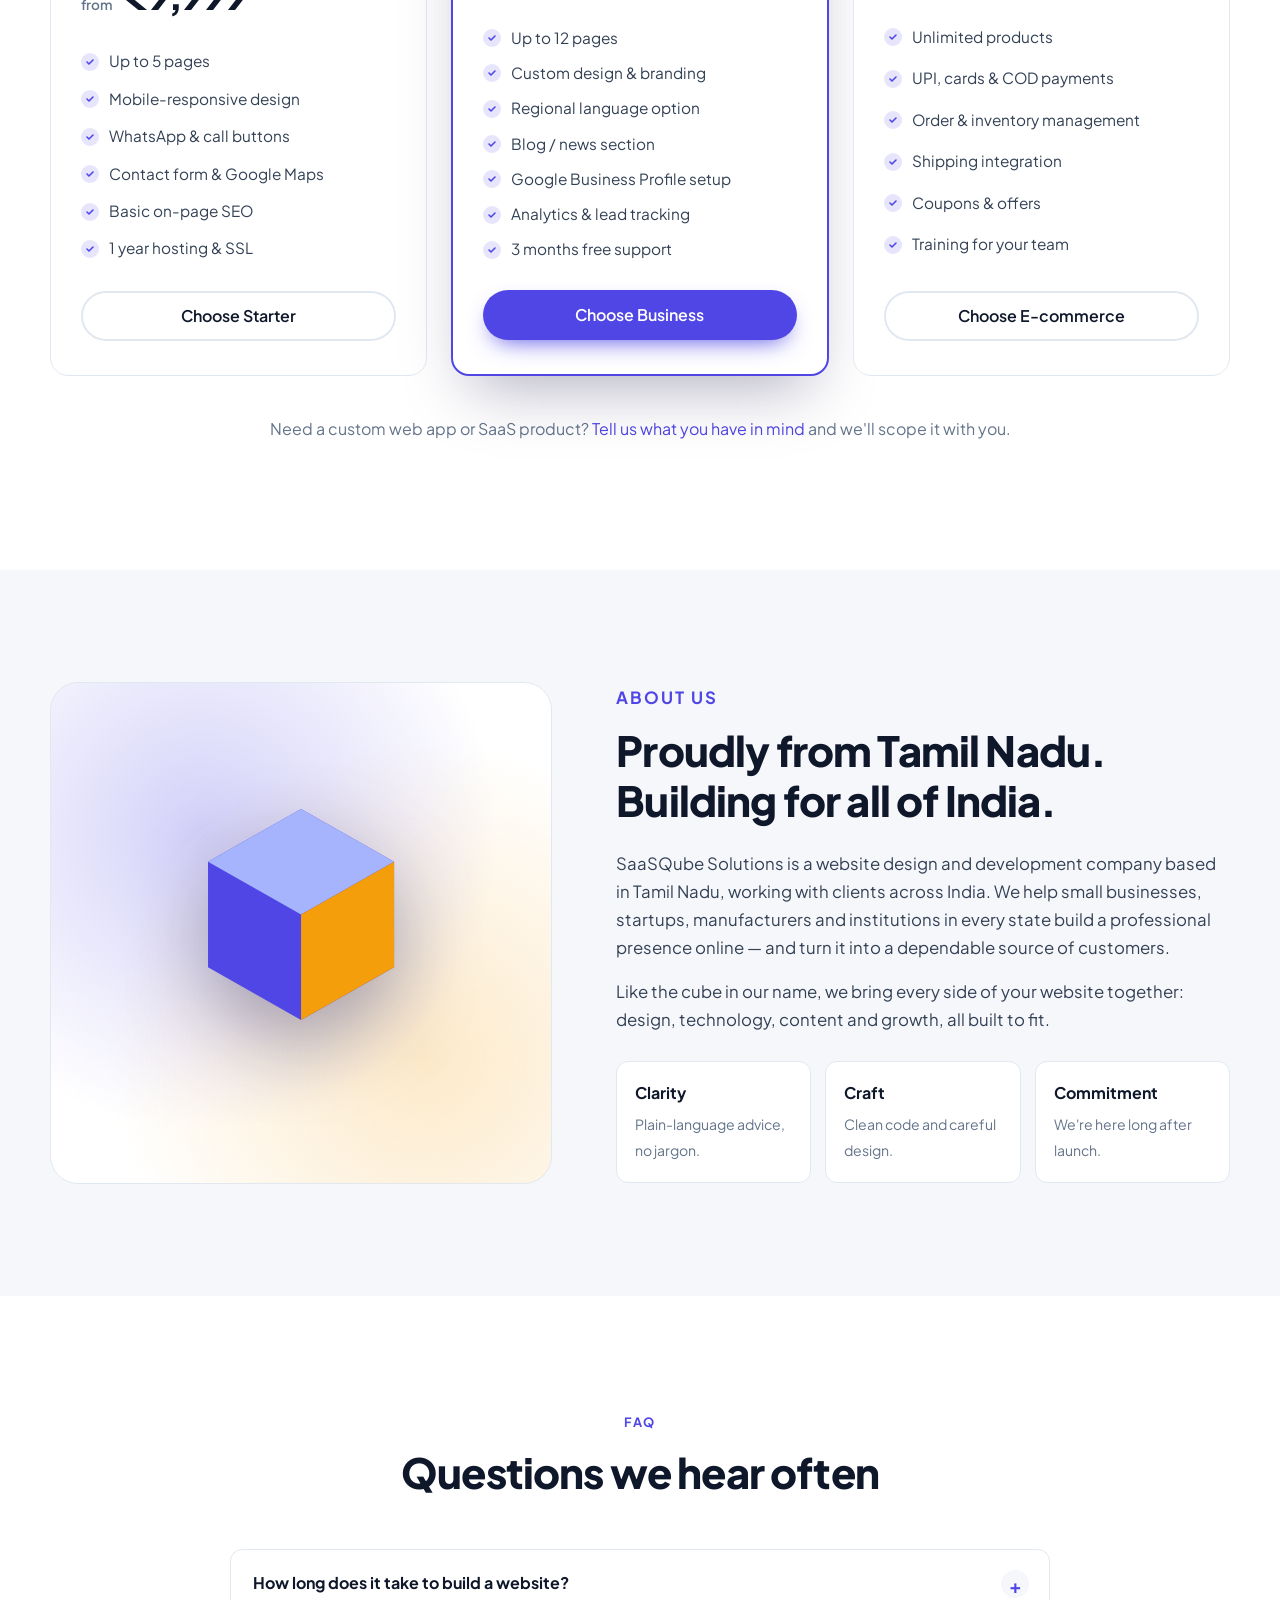
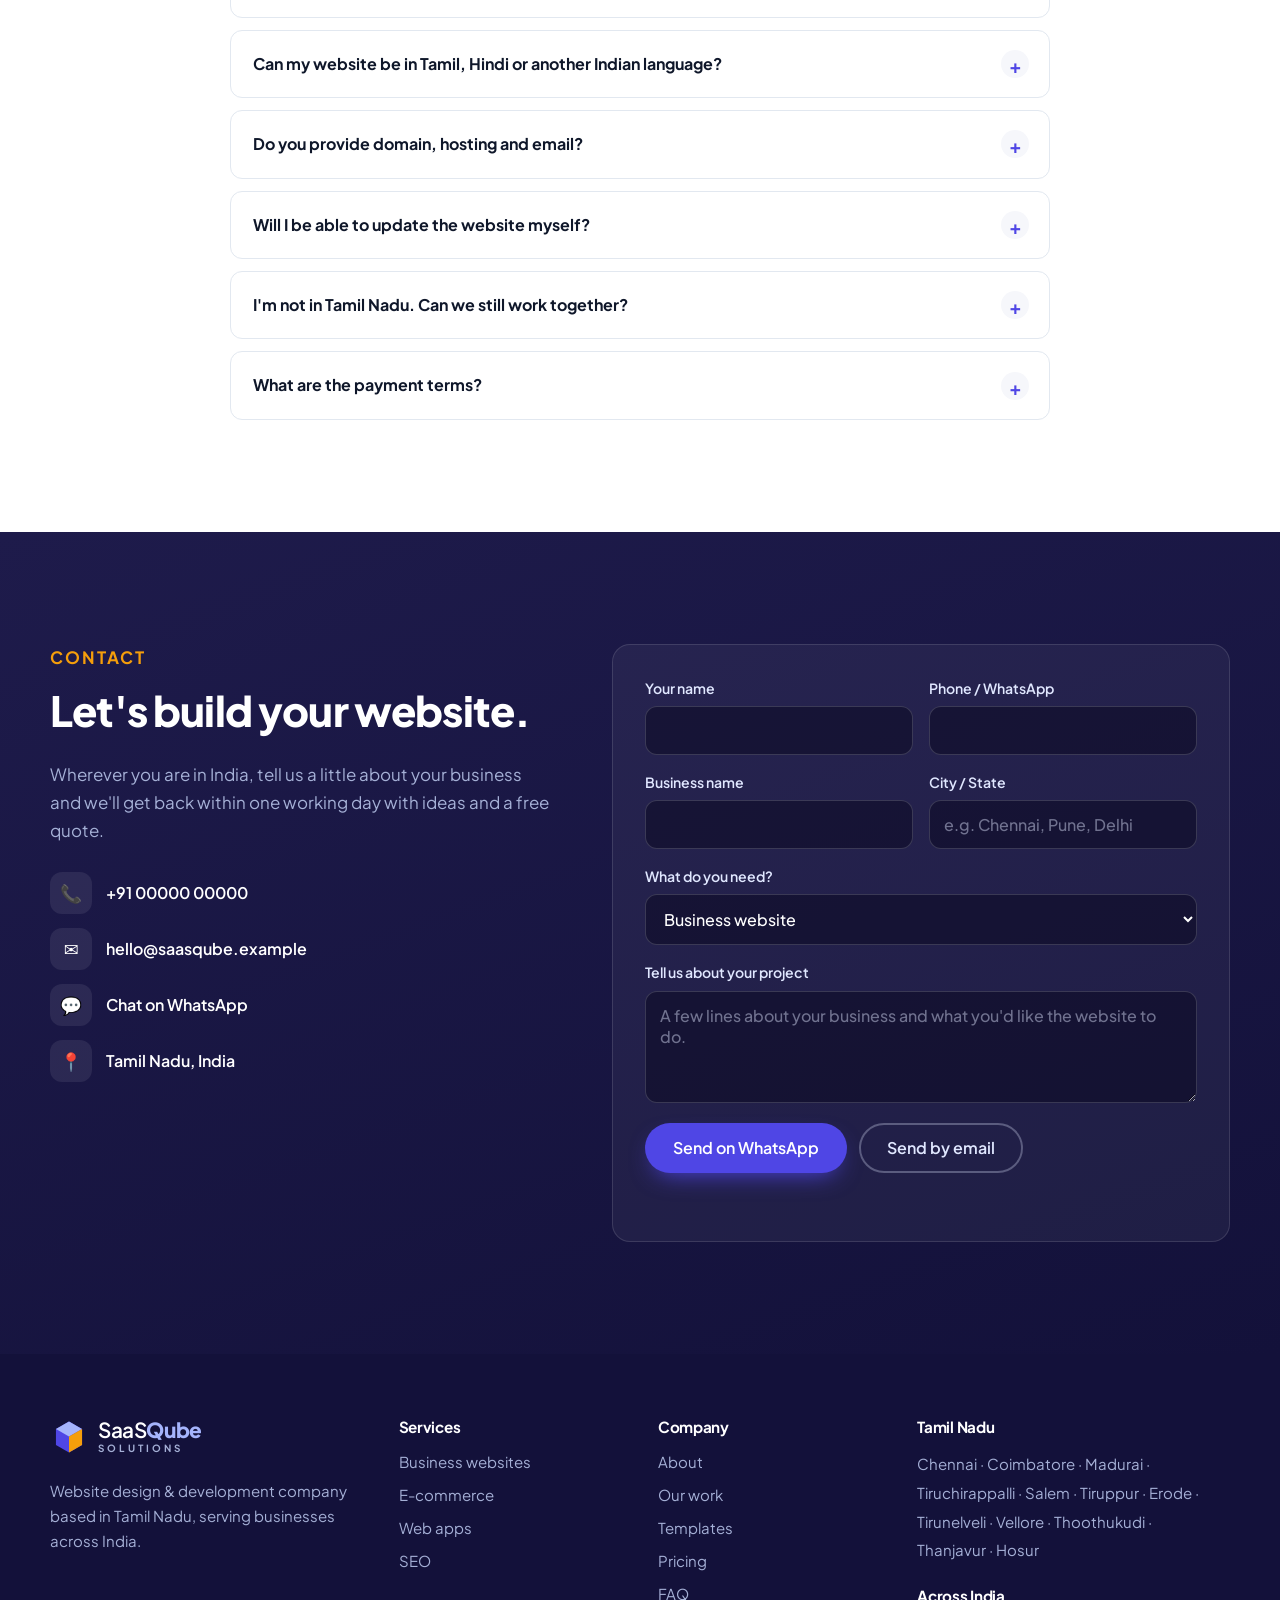
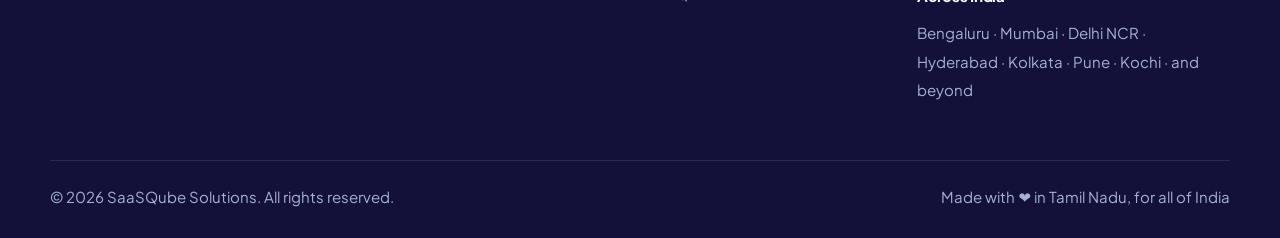
==== commit 940c4e3f: "Replace X-ray template with Diagnostic Labs & Scans template Broaden the X-ray centre demo into a co" ====
--- a/index.html
+++ b/index.html
@@ -224,7 +224,7 @@
         <div class="work-cta reveal">
           <div>
             <h3>See ready-made designs for your industry</h3>
-            <p>Live demo websites for pharmacies, restaurants, hospitals, X-ray centres, bakeries, salons, schools, gyms and real estate.</p>
+            <p>Live demo websites for pharmacies, restaurants, hospitals, diagnostic labs &amp; scan centres, bakeries, salons, schools, gyms and real estate.</p>
           </div>
           <a href="templates/" class="btn btn-primary">Browse templates →</a>
         </div>
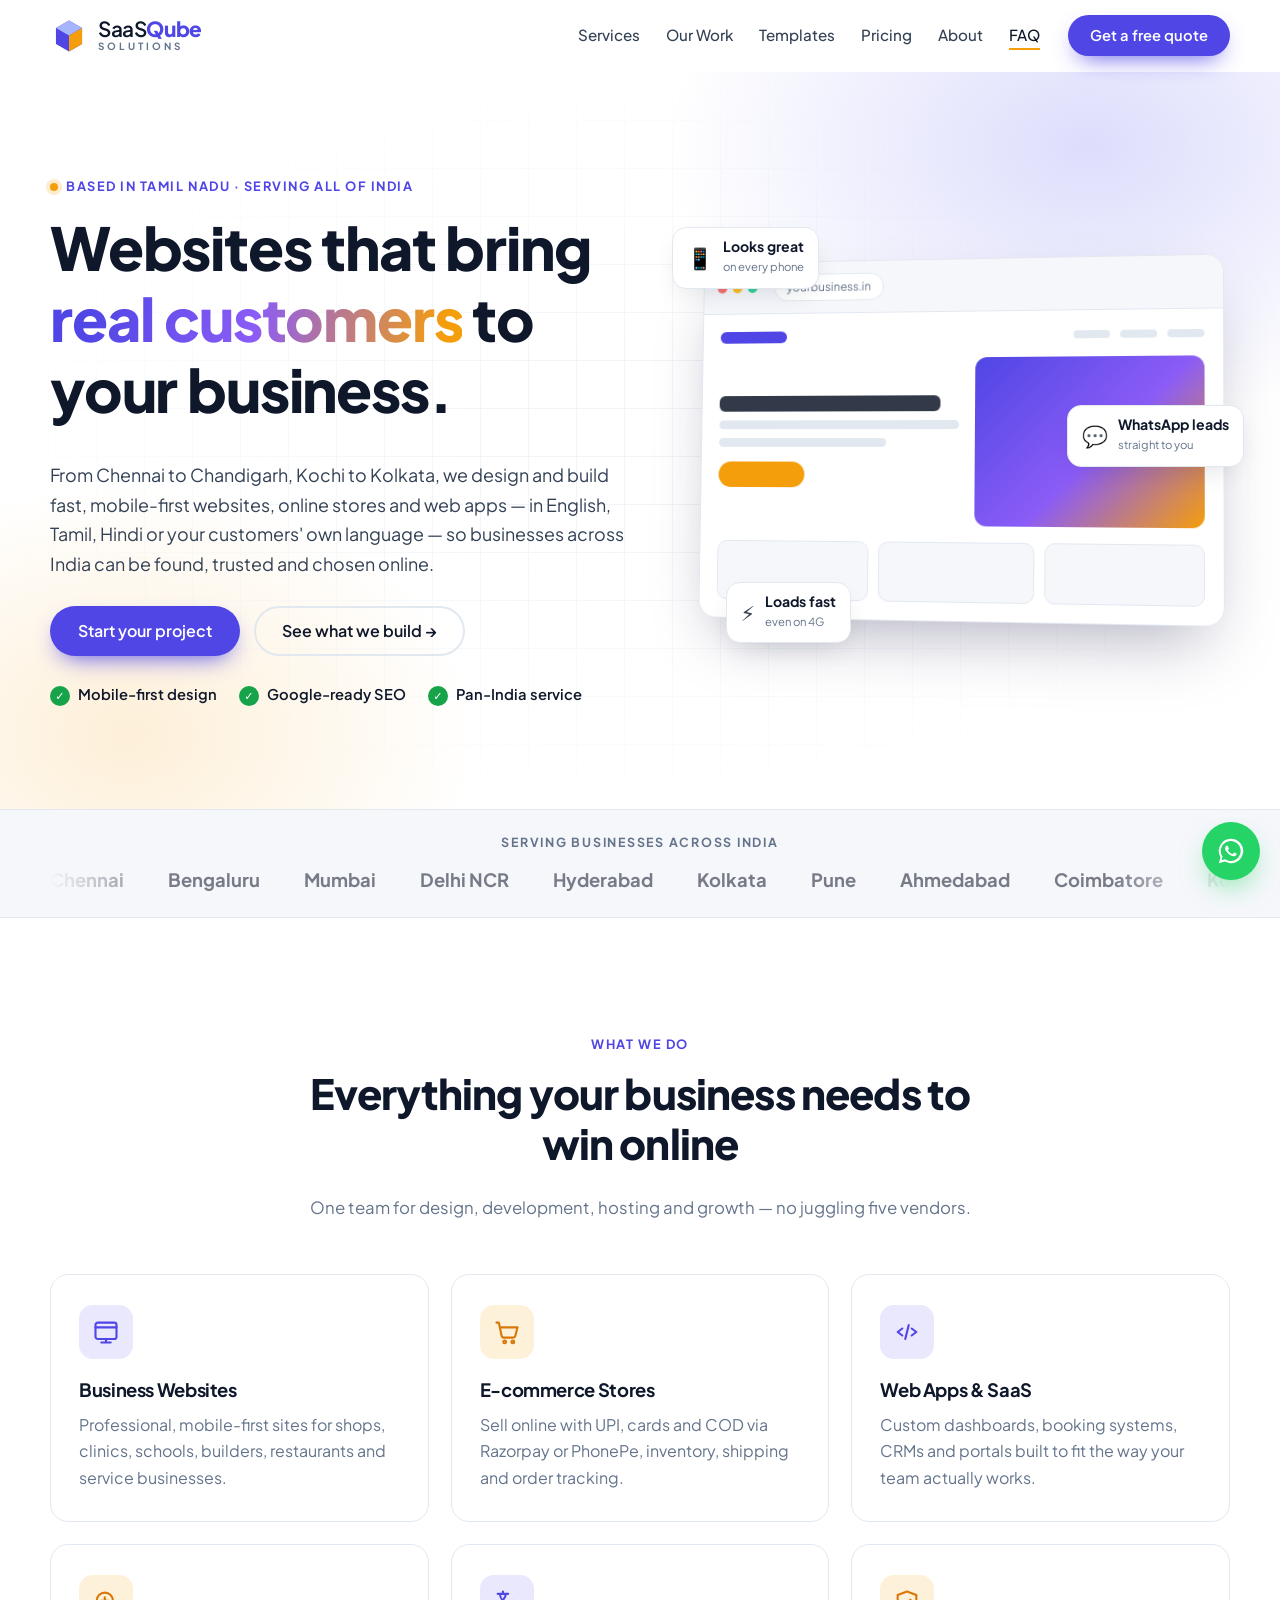
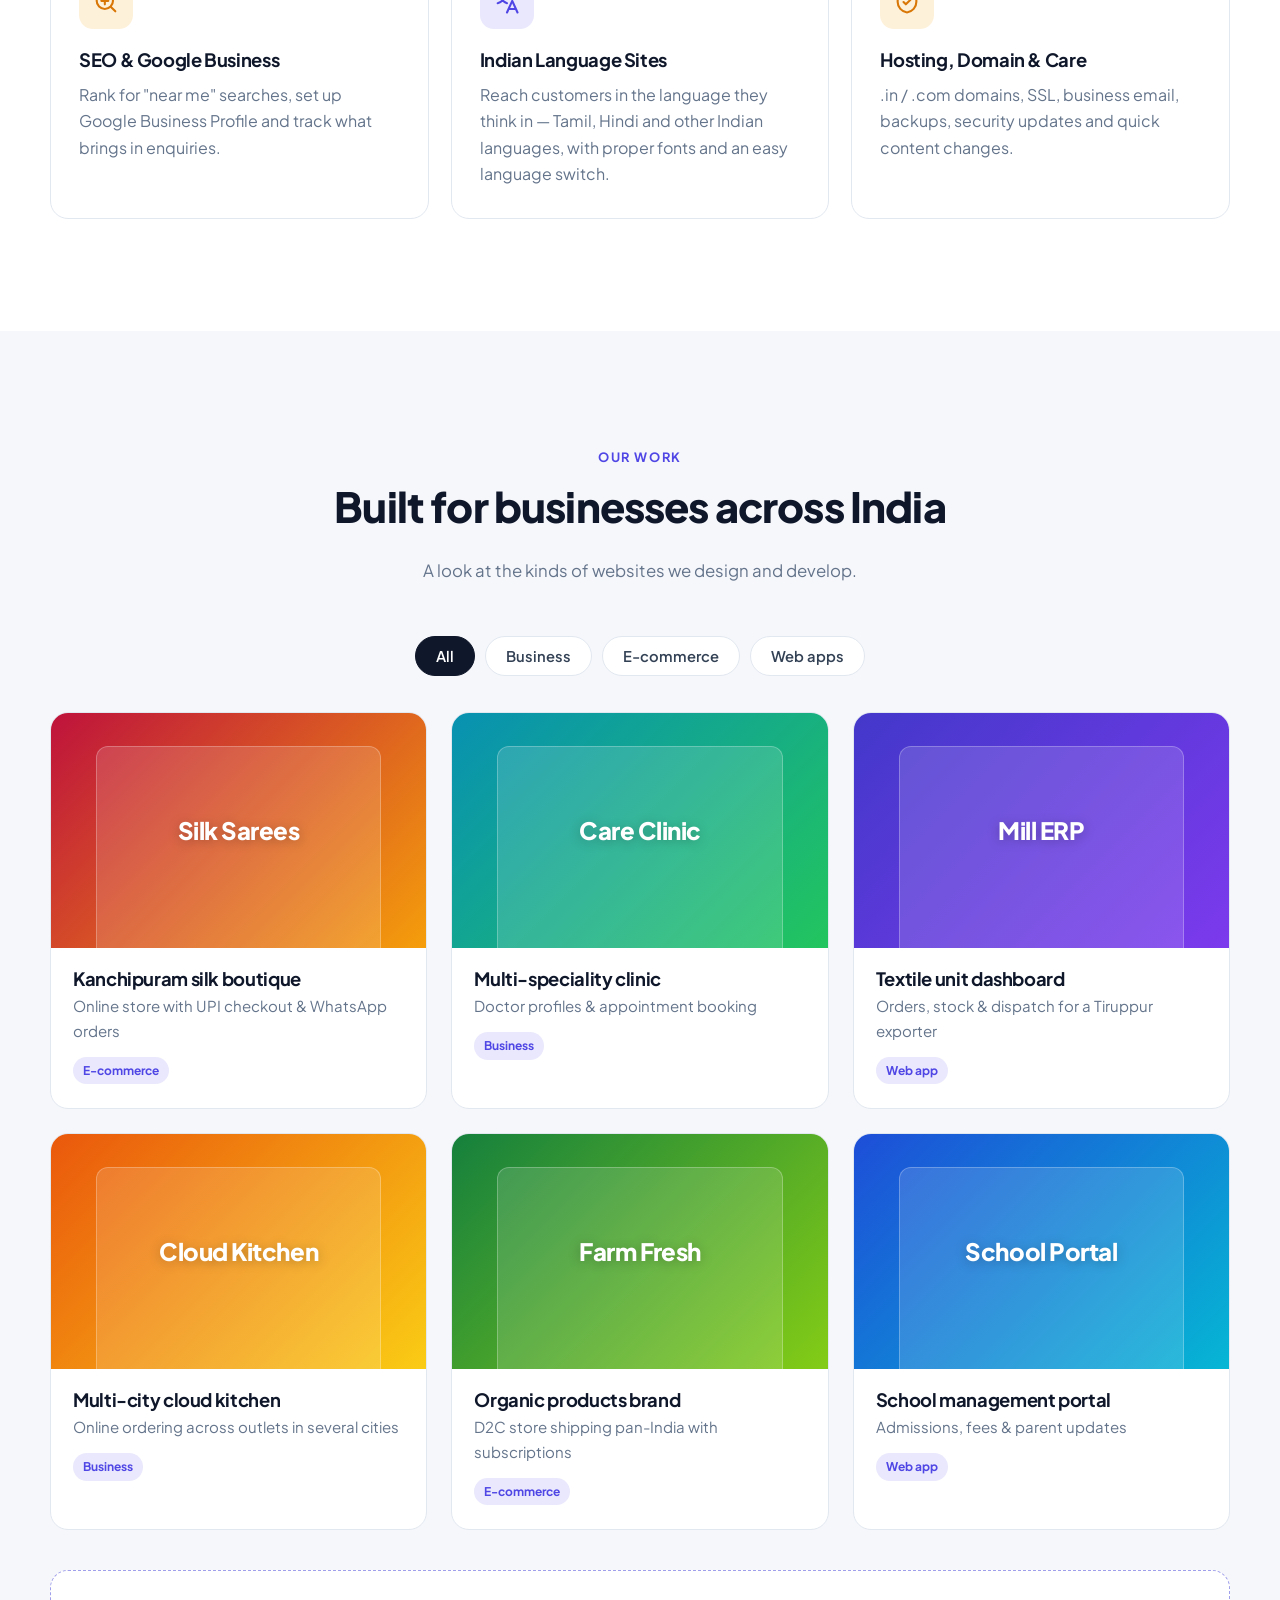
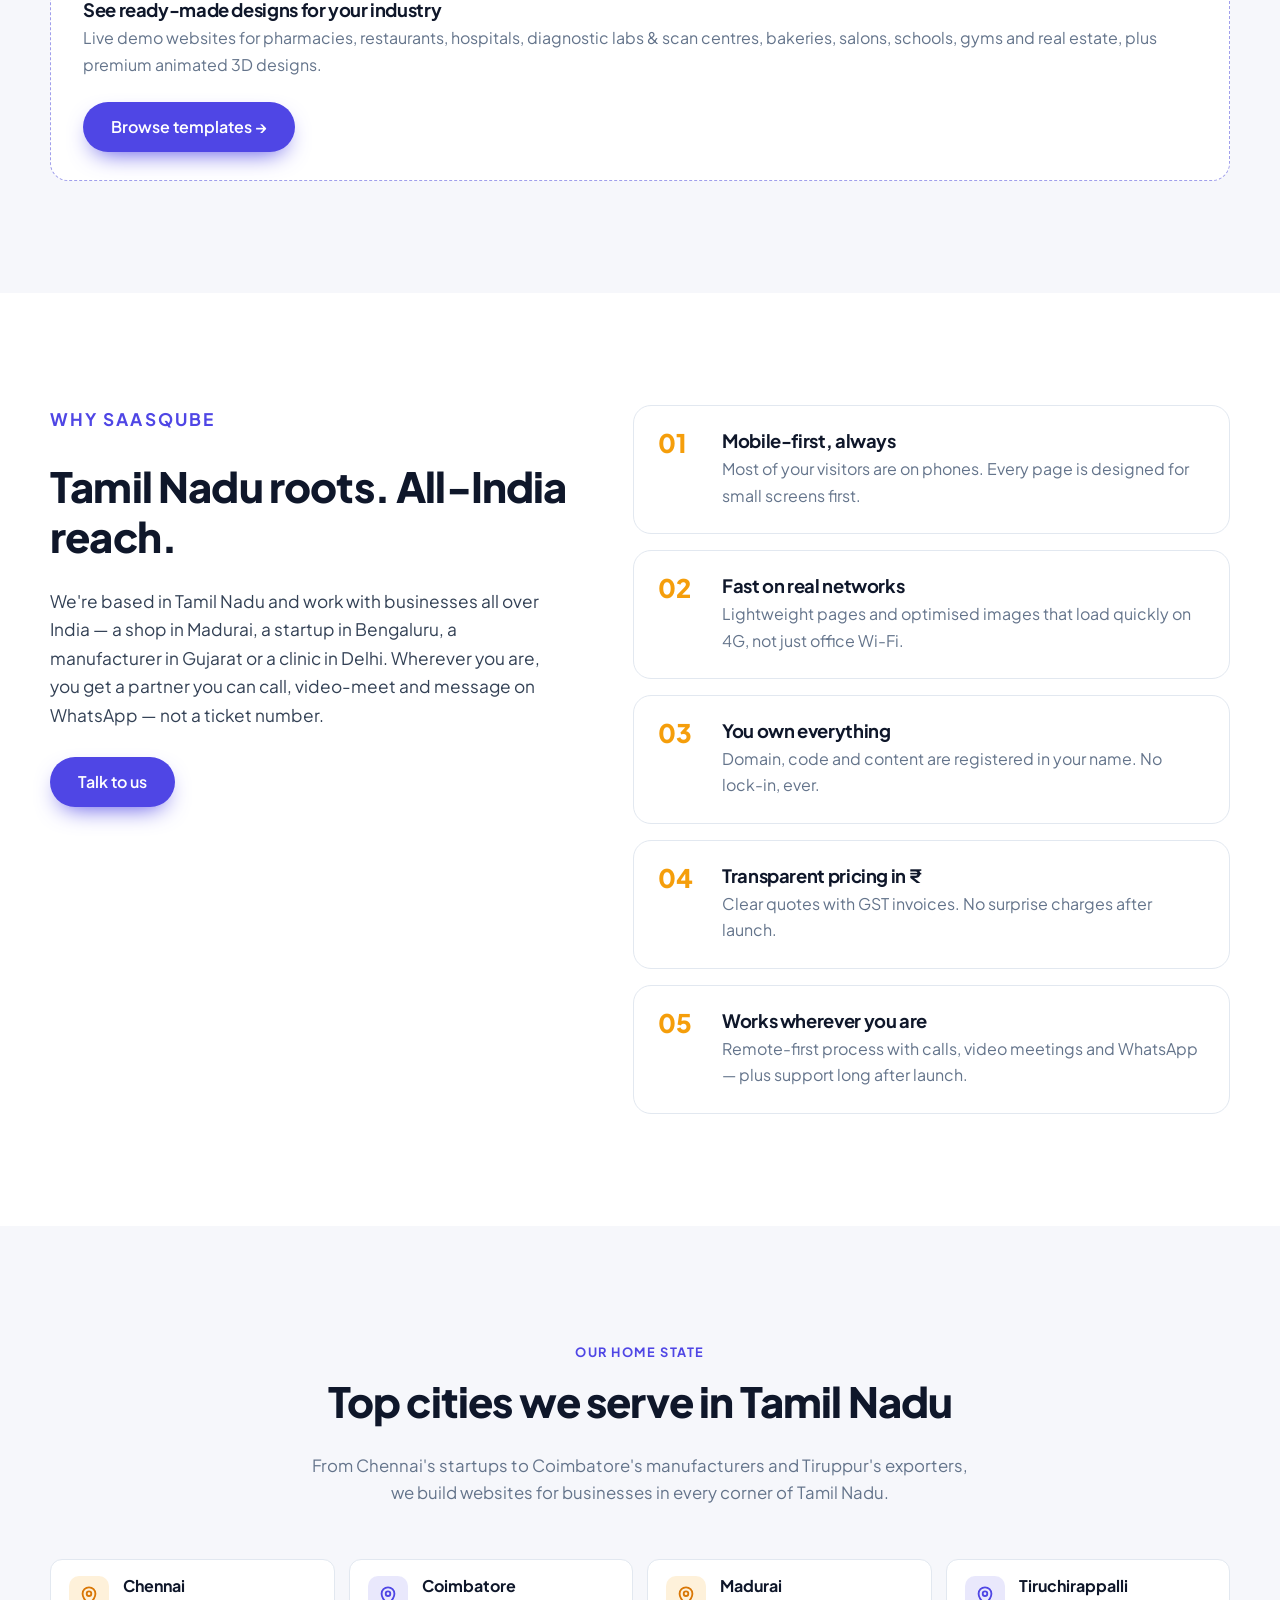
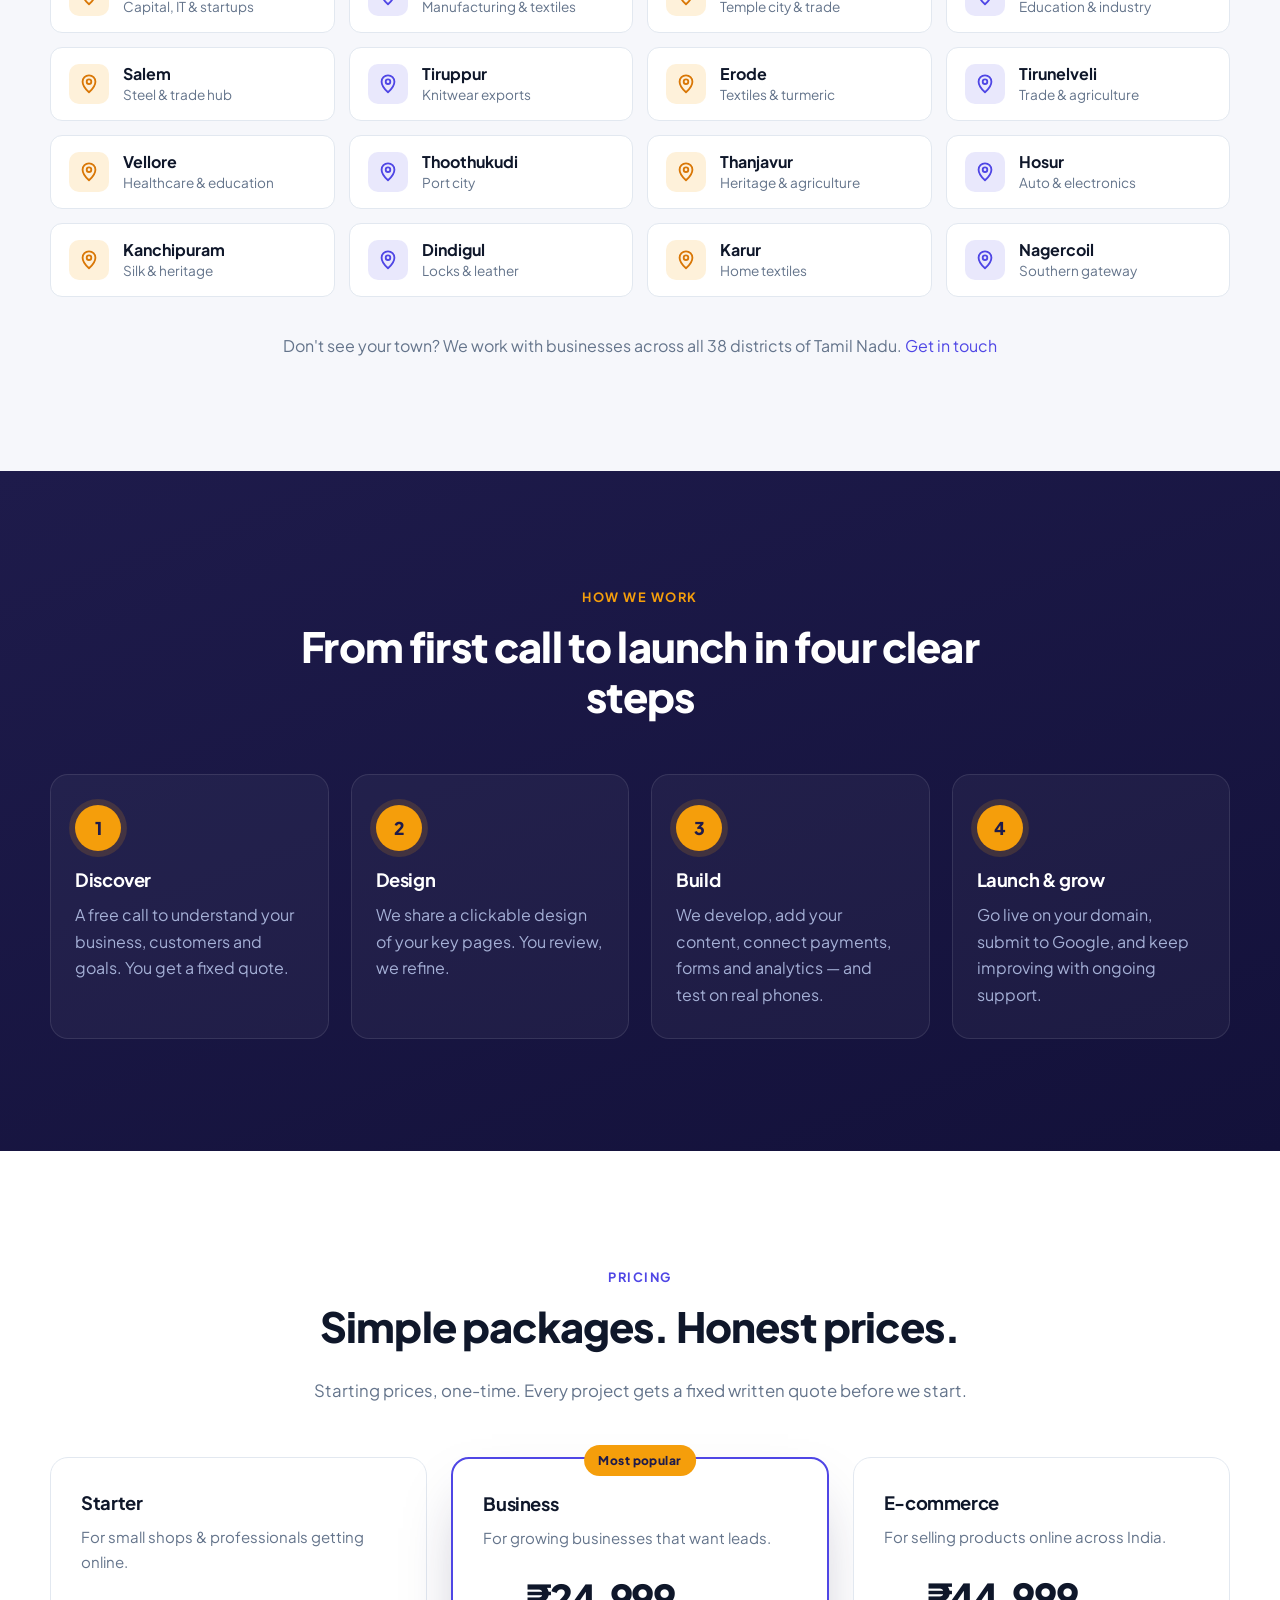
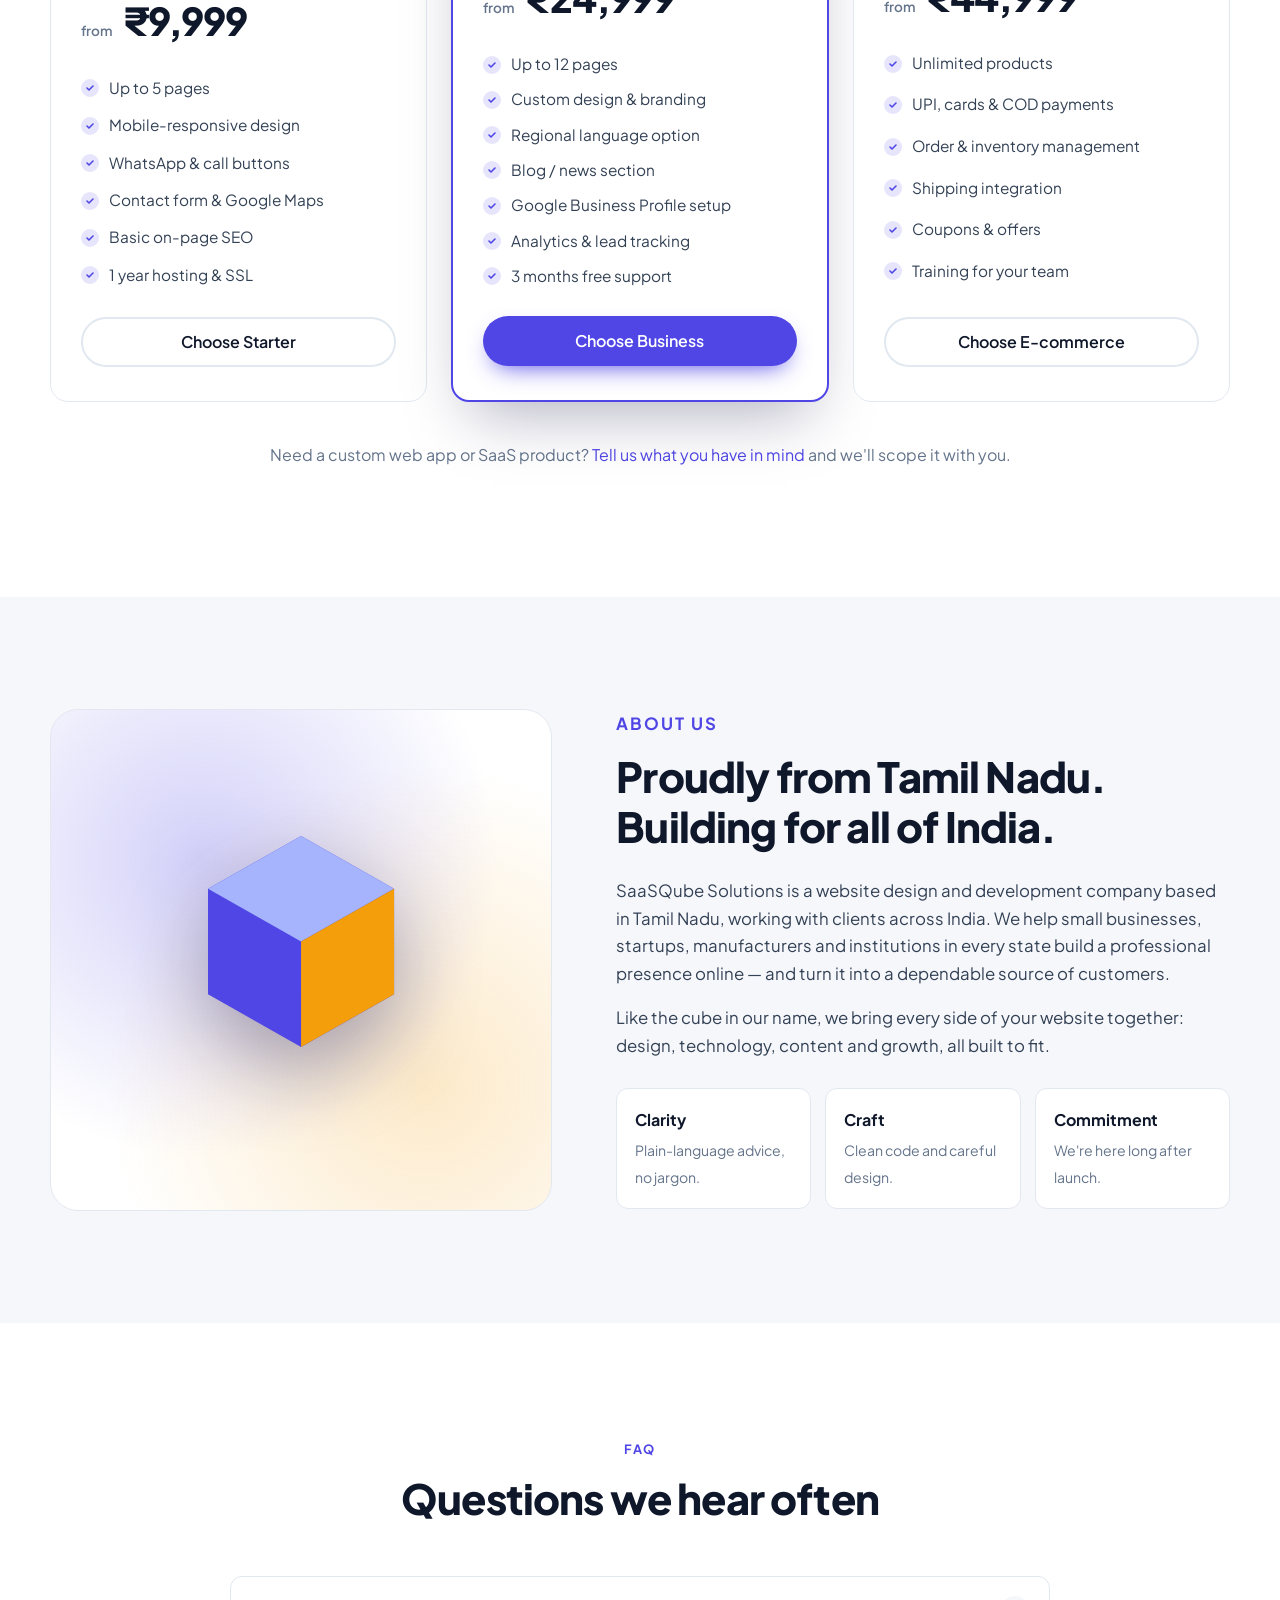
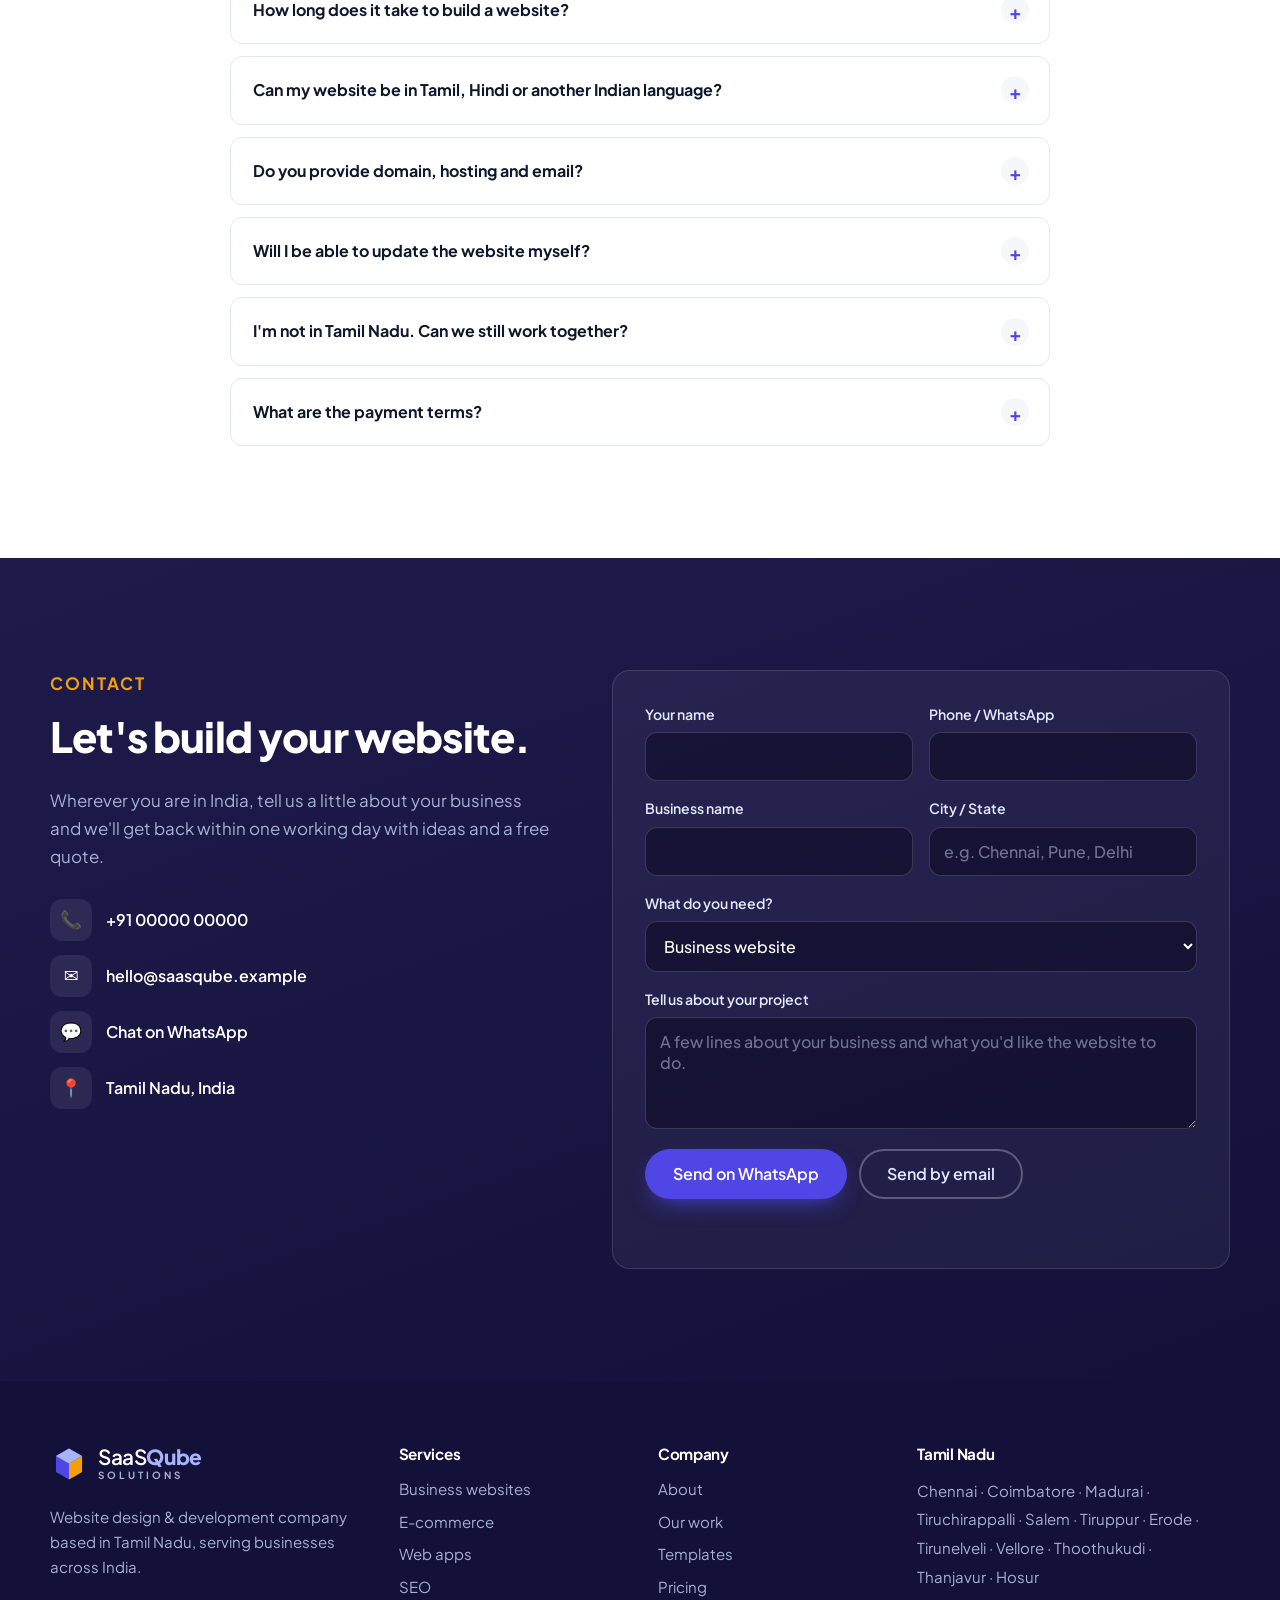
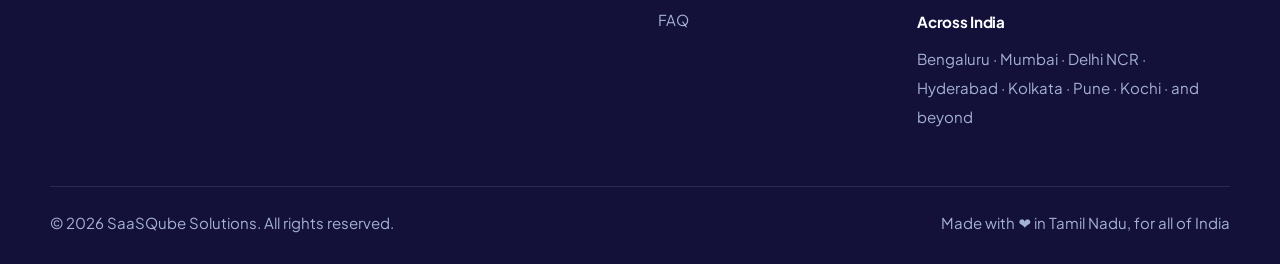
==== commit 27dc823d: "Add three premium animated 3D templates with real photography New premium templates inspired by high" ====
--- a/index.html
+++ b/index.html
@@ -224,7 +224,7 @@
         <div class="work-cta reveal">
           <div>
             <h3>See ready-made designs for your industry</h3>
-            <p>Live demo websites for pharmacies, restaurants, hospitals, diagnostic labs &amp; scan centres, bakeries, salons, schools, gyms and real estate.</p>
+            <p>Live demo websites for pharmacies, restaurants, hospitals, diagnostic labs &amp; scan centres, bakeries, salons, schools, gyms and real estate, plus premium animated 3D designs.</p>
           </div>
           <a href="templates/" class="btn btn-primary">Browse templates →</a>
         </div>
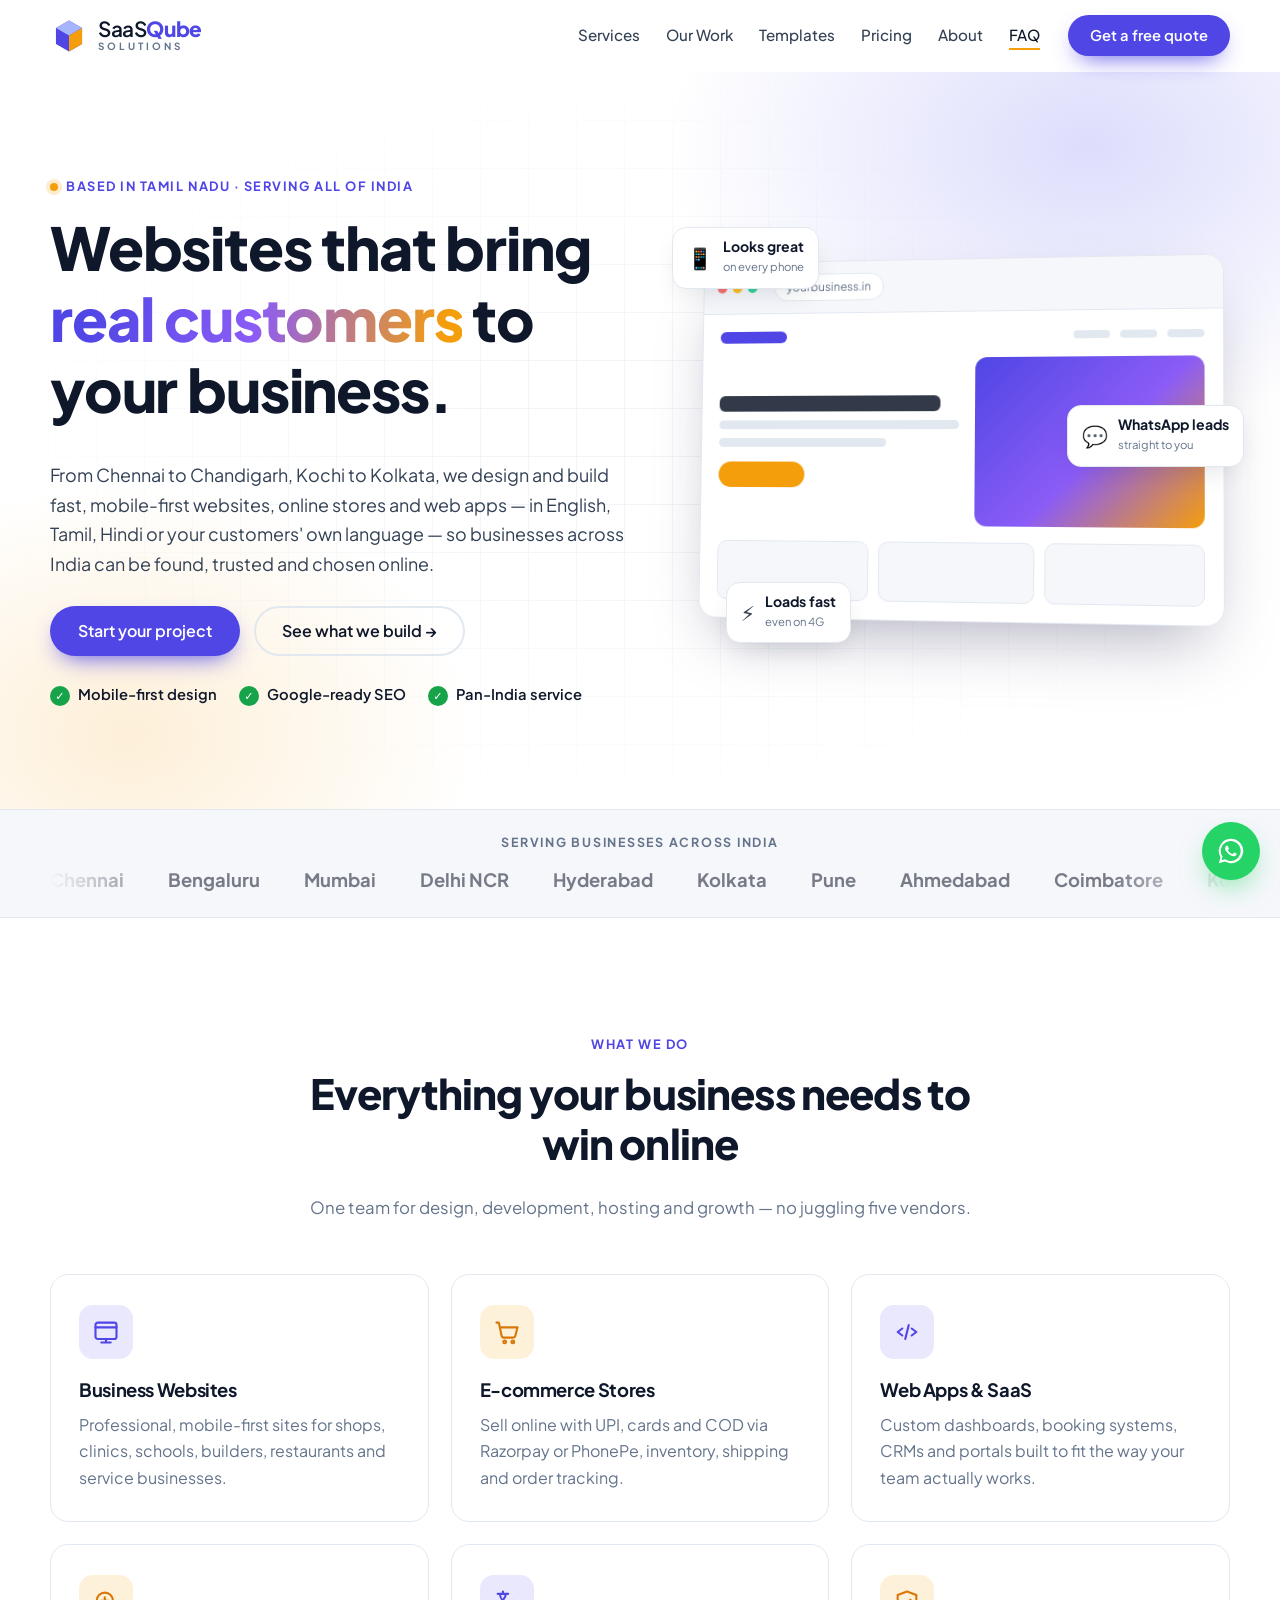
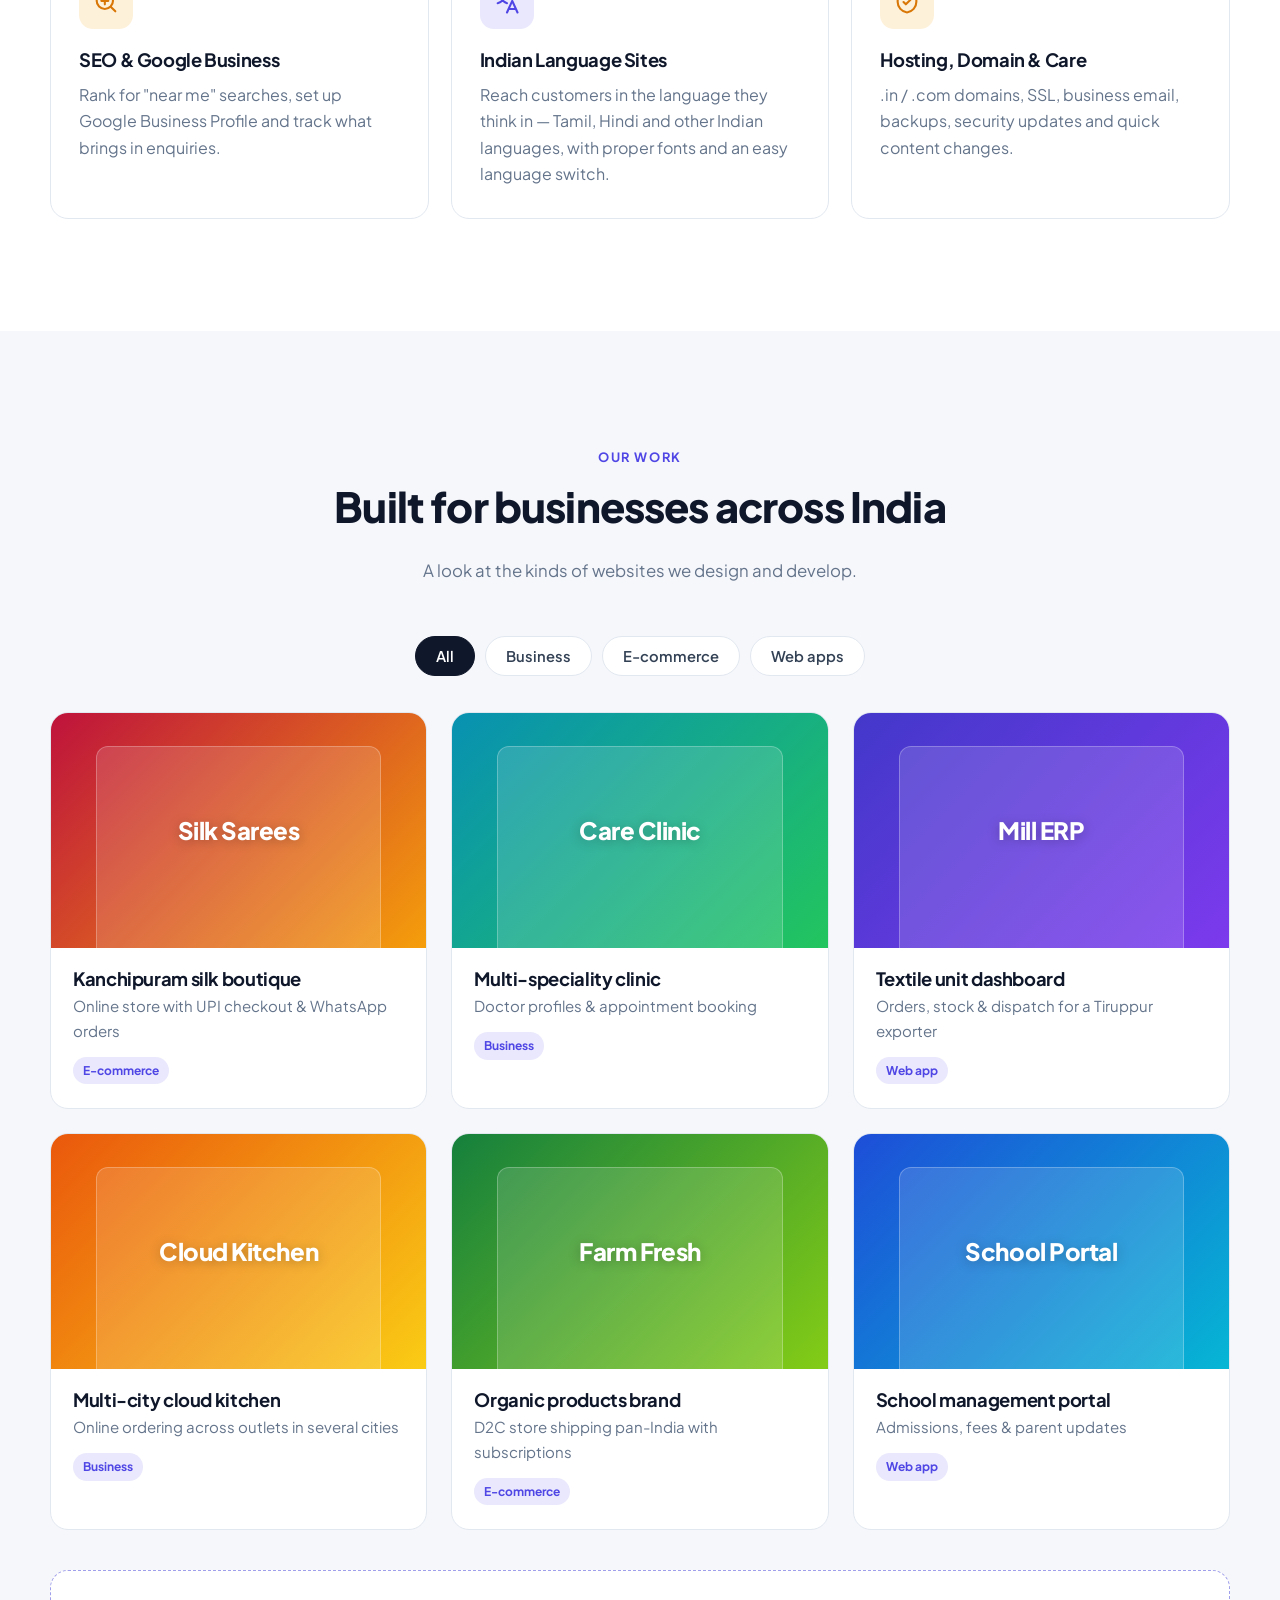
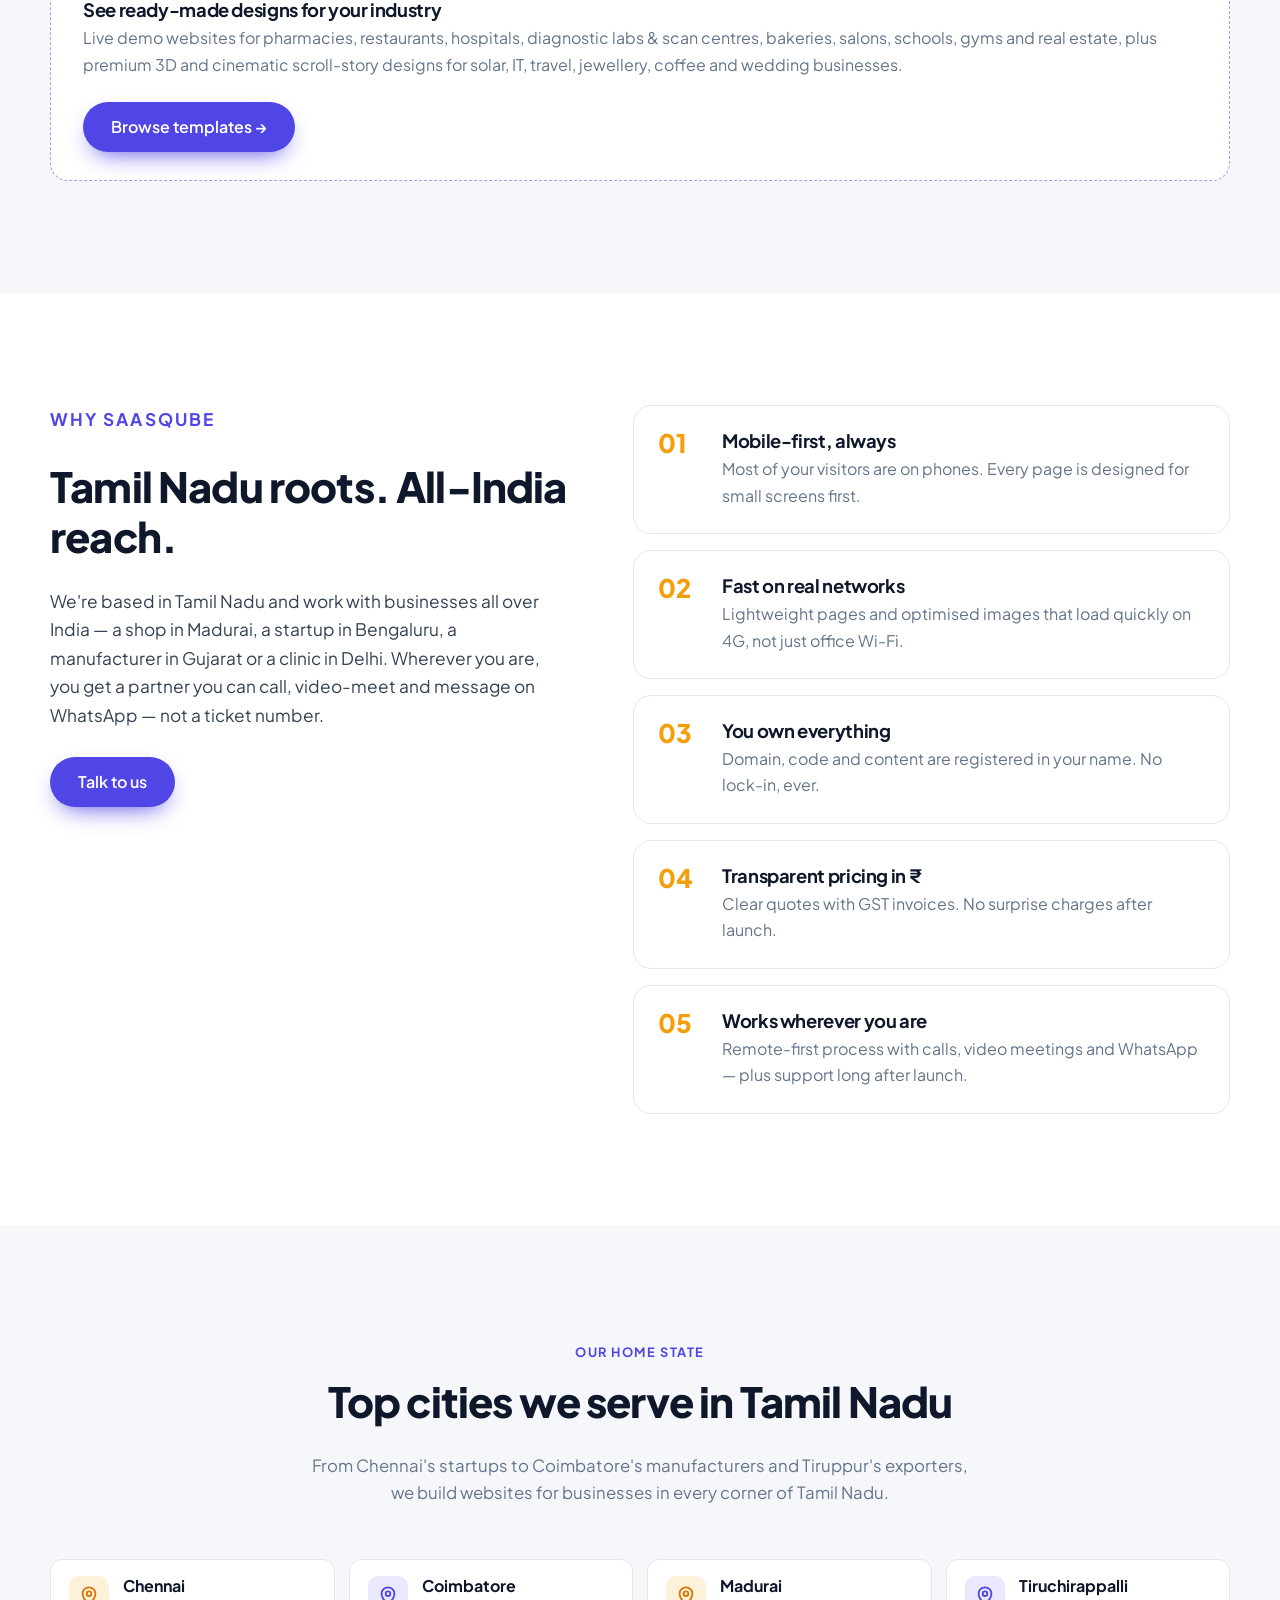
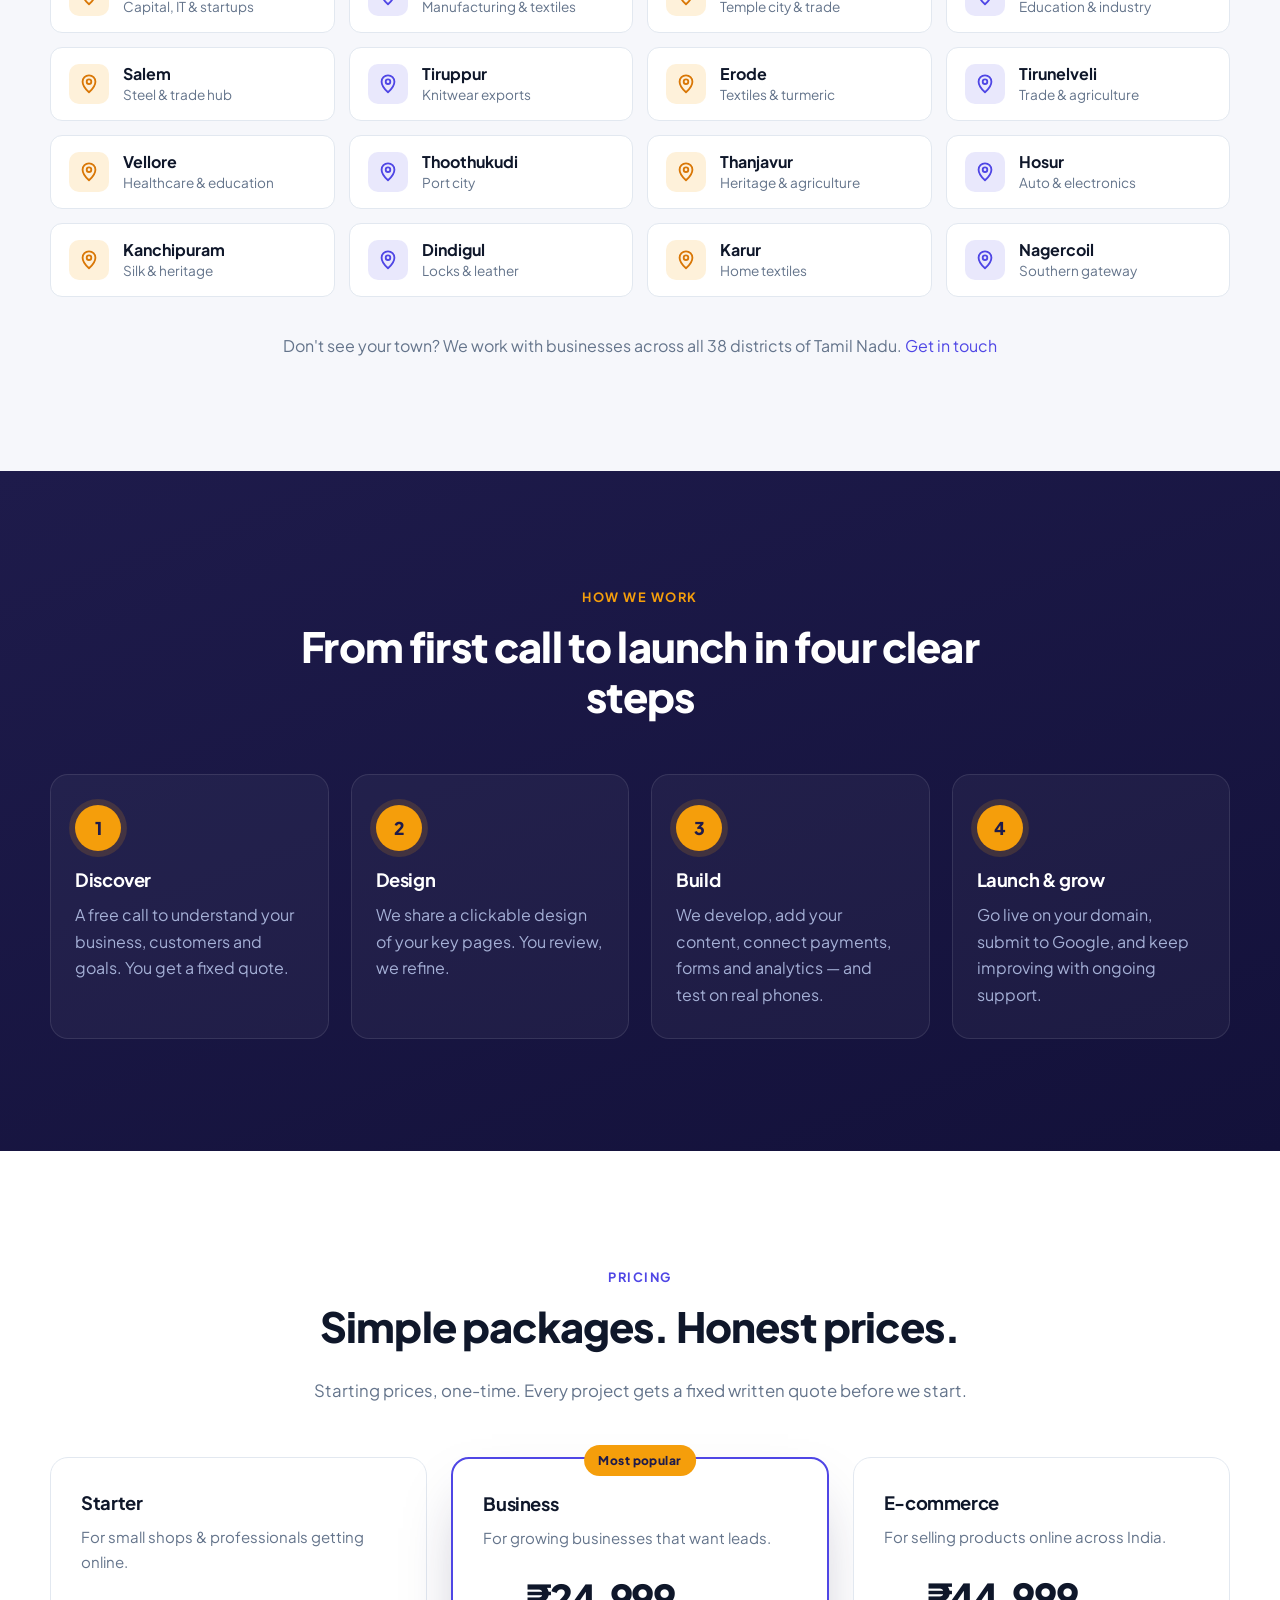
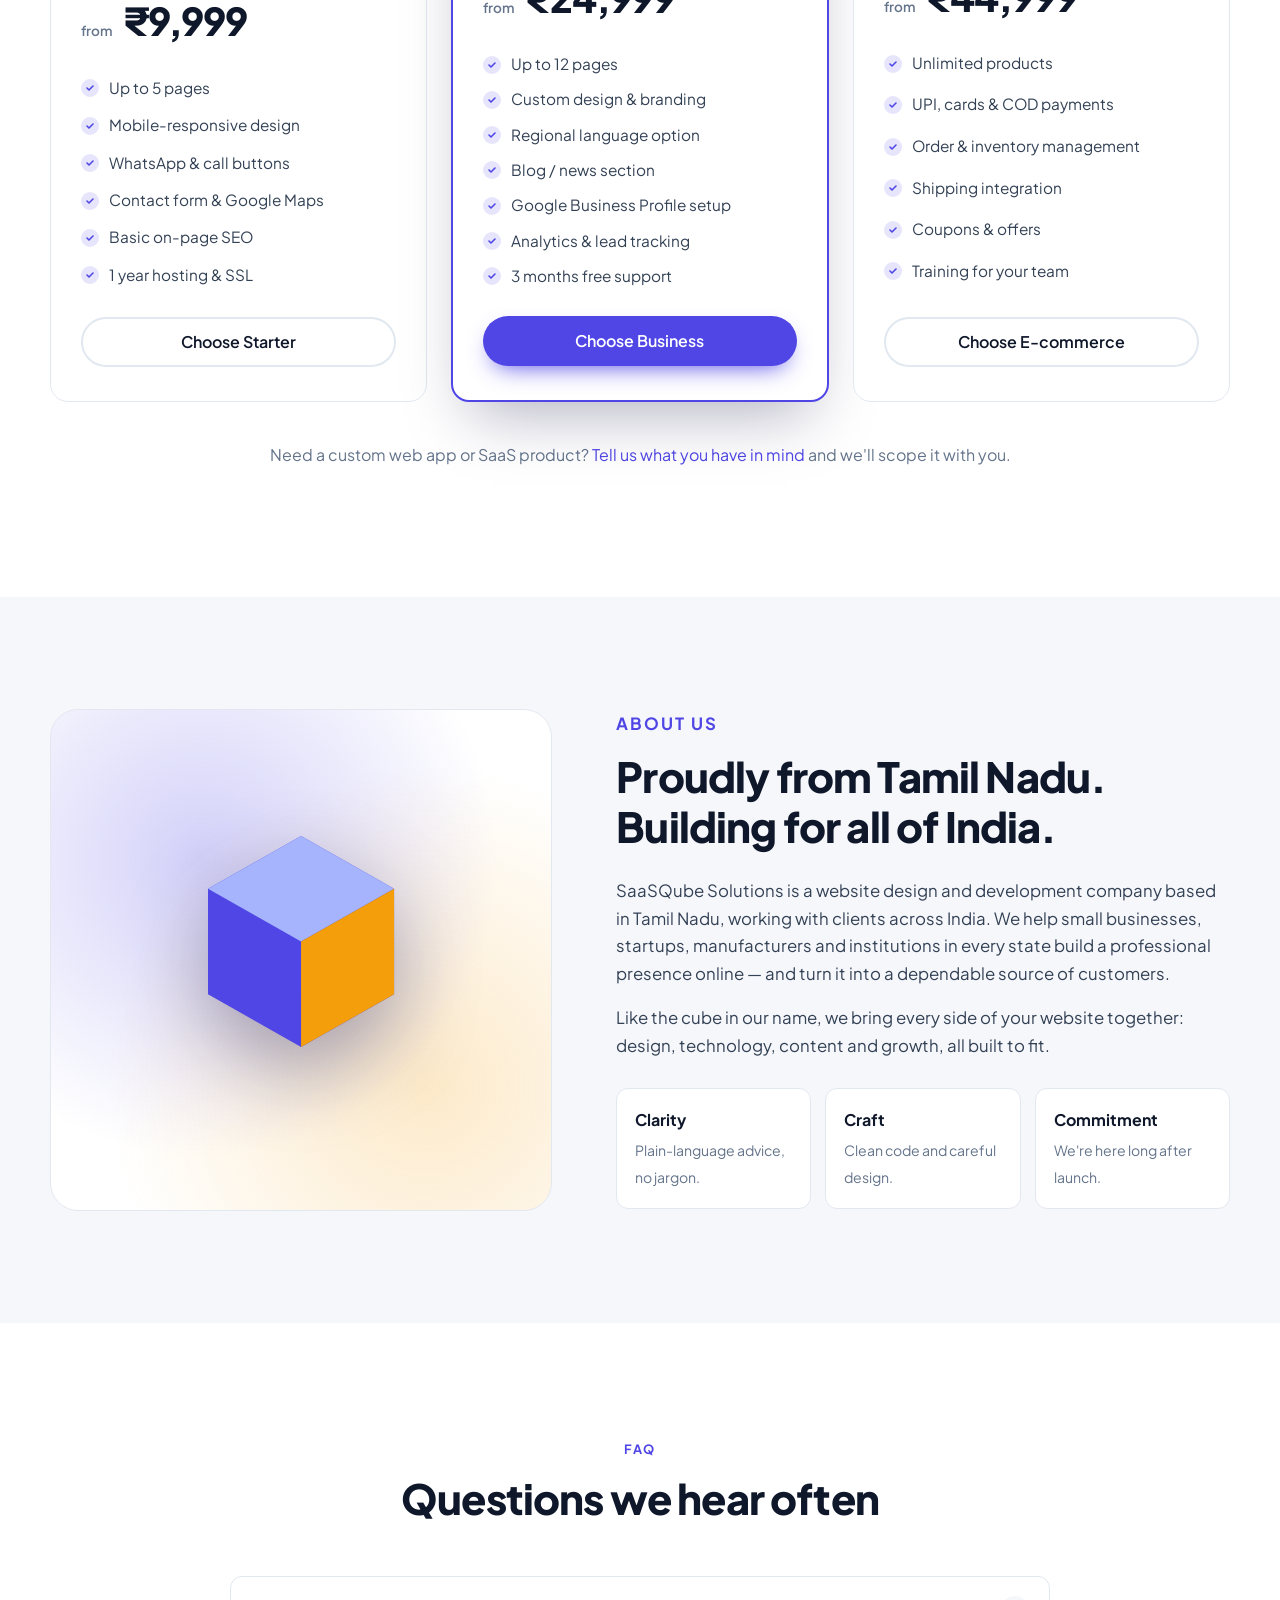
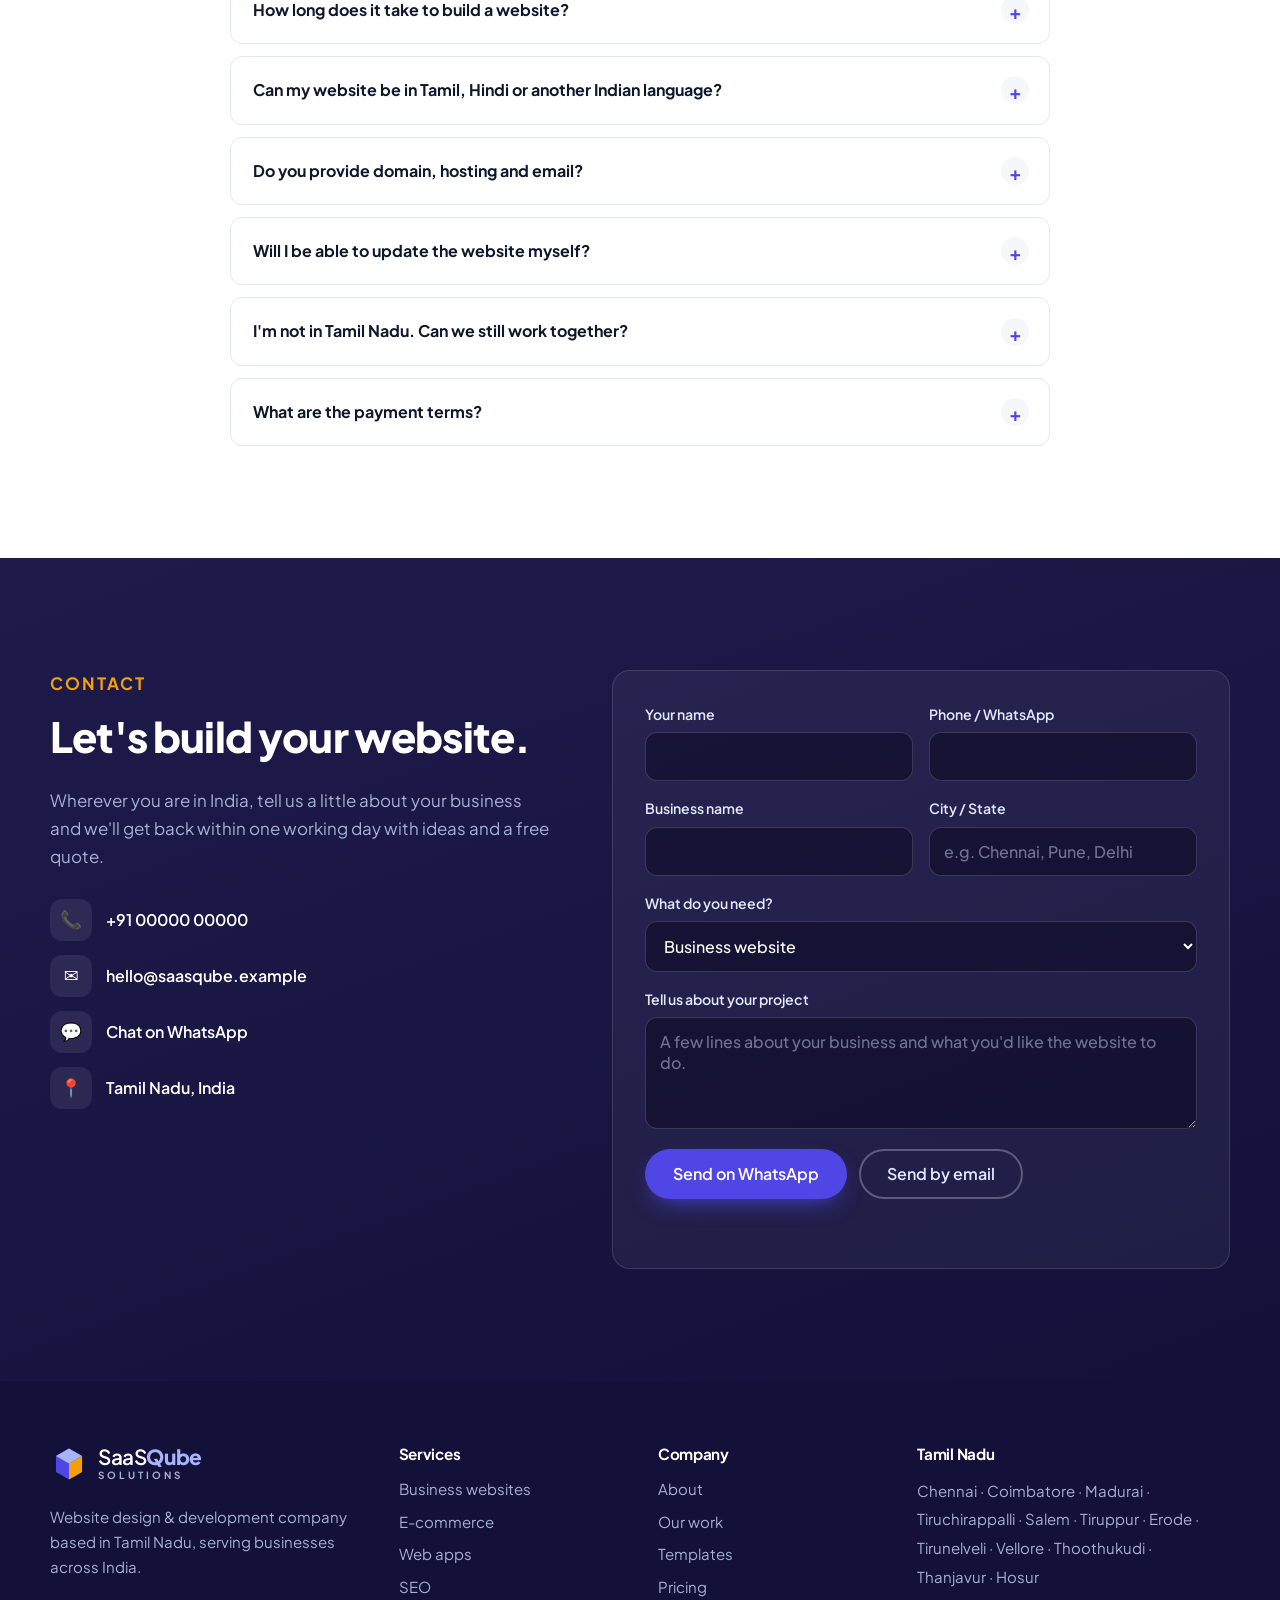
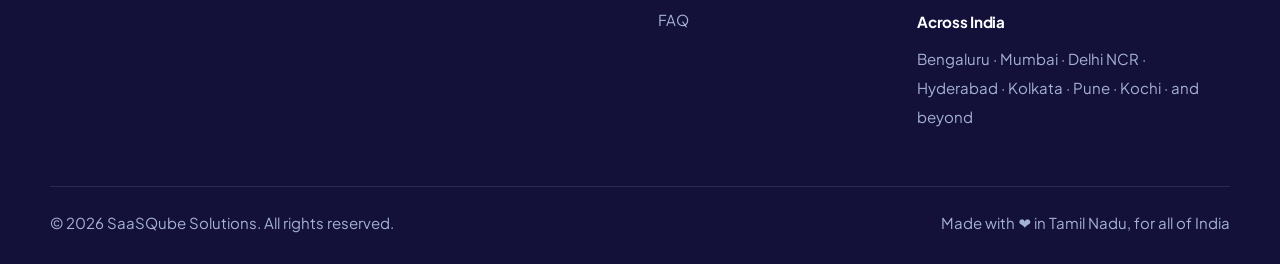
==== commit ae5e2333: "Add six cinematic scroll-story templates for more industries New templates where each page plays lik" ====
--- a/index.html
+++ b/index.html
@@ -224,7 +224,7 @@
         <div class="work-cta reveal">
           <div>
             <h3>See ready-made designs for your industry</h3>
-            <p>Live demo websites for pharmacies, restaurants, hospitals, diagnostic labs &amp; scan centres, bakeries, salons, schools, gyms and real estate, plus premium animated 3D designs.</p>
+            <p>Live demo websites for pharmacies, restaurants, hospitals, diagnostic labs &amp; scan centres, bakeries, salons, schools, gyms and real estate, plus premium 3D and cinematic scroll-story designs for solar, IT, travel, jewellery, coffee and wedding businesses.</p>
           </div>
           <a href="templates/" class="btn btn-primary">Browse templates →</a>
         </div>
